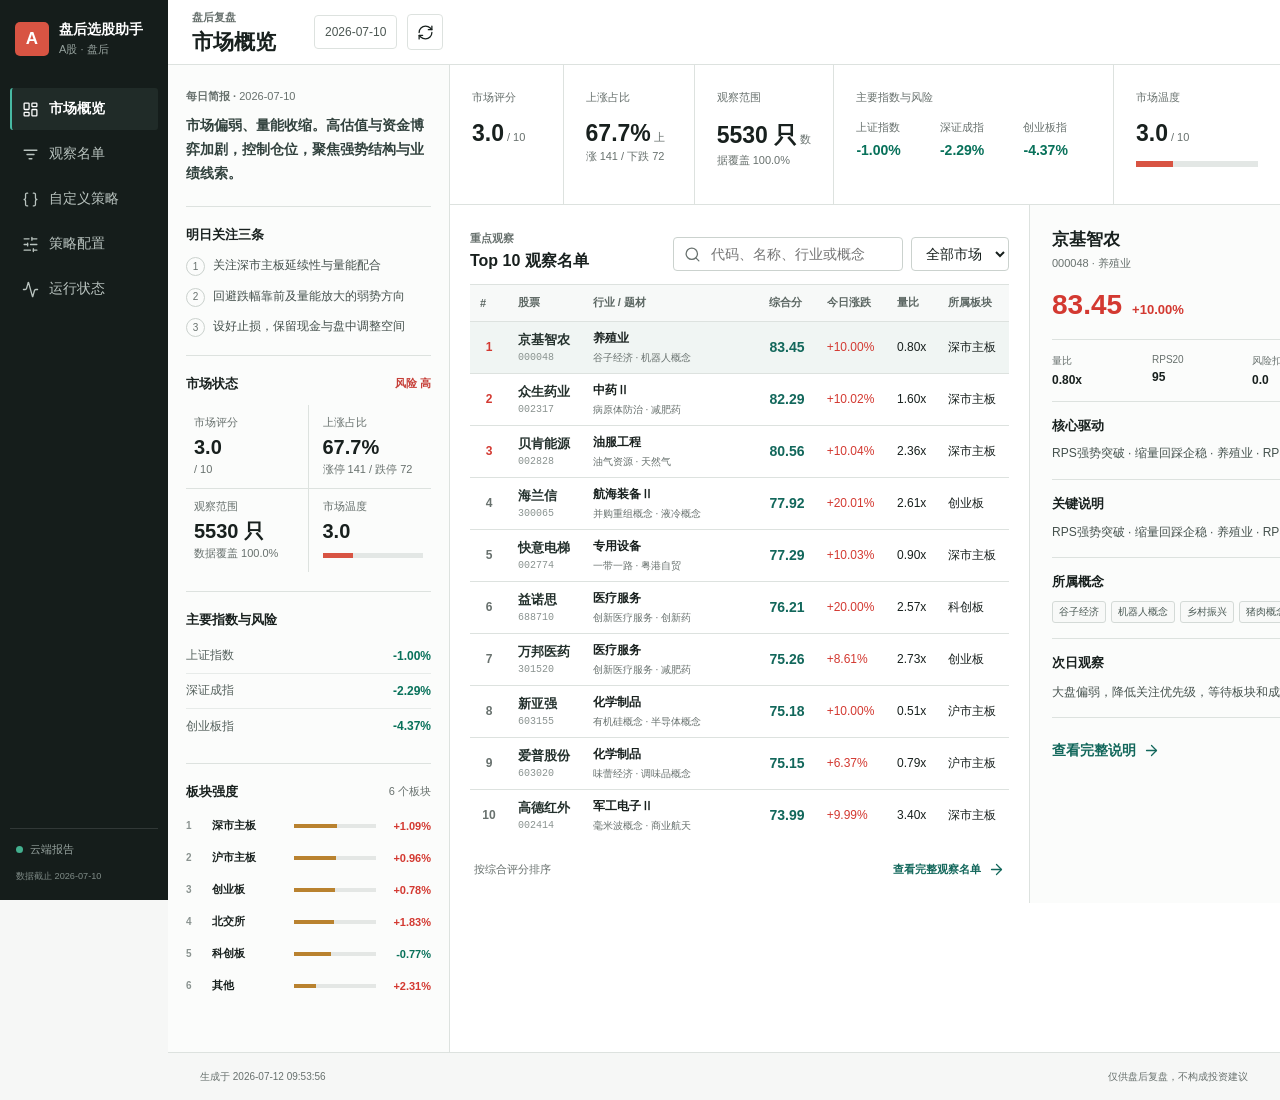
==== site/index.html @ 5b5f3f1e "fix: preserve unsaved scheduler time" ====
<!doctype html>
<html lang="zh-CN">
<head>
  <meta charset="utf-8">
  <meta name="viewport" content="width=device-width,initial-scale=1,viewport-fit=cover">
  <meta name="theme-color" content="#151d1b">
  <title>A股盘后选股助手</title>
  <link rel="stylesheet" href="assets/app.css?v=20260712-4">
</head>
<body>
  <div class="app-shell">
    <aside class="sidebar">
      <div class="brand">
        <span class="brand-mark">A</span>
        <span><strong>盘后选股助手</strong><small>A股 · 盘后</small></span>
      </div>
      <nav class="nav-list" aria-label="主导航">
        <button class="nav-item active" data-view="overview"><i data-lucide="layout-dashboard"></i><span>市场概览</span></button>
        <button class="nav-item" data-view="watchlist"><i data-lucide="list-filter"></i><span>观察名单</span></button>
        <button class="nav-item" data-view="custom"><i data-lucide="braces"></i><span>自定义策略</span></button>
        <button class="nav-item" data-view="strategies"><i data-lucide="sliders-horizontal"></i><span>策略配置</span></button>
        <button class="nav-item" data-view="system"><i data-lucide="activity"></i><span>运行状态</span></button>
      </nav>
      <div class="sidebar-foot">
        <span><i class="status-dot" id="sidebar-status-dot"></i><span id="sidebar-status">正在读取数据</span></span>
        <small id="sidebar-date">数据截止 --</small>
      </div>
    </aside>

    <div class="workspace">
      <header class="topbar">
        <div class="title-row">
          <div>
            <p class="page-context" id="view-context">盘后复盘</p>
            <h1 id="view-title">市场概览</h1>
          </div>
          <span class="report-date" id="report-date">--</span>
          <button class="icon-button" id="refresh-button" title="刷新数据" aria-label="刷新数据"><i data-lucide="refresh-cw"></i></button>
        </div>
        <div class="topbar-actions">
          <button class="ghost-button local-only" id="download-report-button"><i data-lucide="download"></i><span>下载日报</span></button>
          <button class="primary-button local-only" id="quick-run-button" disabled><i data-lucide="play"></i><span>执行盘后任务</span></button>
        </div>
      </header>

      <main>
        <section class="view active" id="view-overview">
          <div class="overview-workbench">
            <aside class="daily-brief">
              <div class="brief-intro">
                <span class="section-label">每日简报 · <b id="brief-date">--</b></span>
                <p class="market-guidance" id="market-guidance">正在读取市场结论</p>
              </div>
              <section class="brief-section guardrail-section">
                <h2>明日关注三条</h2>
                <ol class="guardrail-list" id="guardrail-list"></ol>
              </section>
              <section class="brief-section brief-market">
                <div class="inline-heading"><h2>市场状态</h2><span class="risk-inline" id="market-risk-badge">风险 --</span></div>
                <div class="brief-metrics">
                  <div><span>市场评分</span><strong id="market-score-large">--</strong><small>/ 10</small></div>
                  <div><span>上涨占比</span><strong id="kpi-up-ratio">--</strong><small id="kpi-limit">涨停 -- / 跌停 --</small></div>
                  <div><span>观察范围</span><strong id="kpi-symbols">--</strong><small id="kpi-coverage">覆盖 --</small></div>
                  <div><span>市场温度</span><strong id="kpi-score">--</strong><span class="mini-track"><i id="market-score-bar"></i></span></div>
                </div>
                <span class="visually-hidden" id="kpi-market">--</span>
                <span class="visually-hidden" id="kpi-risk">风险 --</span>
              </section>
              <section class="brief-section">
                <h2>主要指数与风险</h2>
                <div class="index-ledger" id="index-grid"></div>
              </section>
              <section class="brief-section sector-brief">
                <div class="inline-heading"><h2>板块强度</h2><span id="sector-count">--</span></div>
                <div class="sector-list" id="sector-list"></div>
              </section>
            </aside>

            <div class="overview-main">
              <div class="market-evidence">
                <div><span>市场评分</span><strong id="evidence-score">--</strong><small>/ 10</small></div>
                <div><span>上涨占比</span><strong id="evidence-up">--</strong><small id="evidence-limit">--</small></div>
                <div><span>观察范围</span><strong id="evidence-symbols">--</strong><small id="evidence-coverage">--</small></div>
                <div class="evidence-indexes"><span>主要指数与风险</span><div id="evidence-index-grid"></div></div>
                <div class="evidence-temperature"><span>市场温度</span><strong id="evidence-temperature">--</strong><small>/ 10</small><i><b id="evidence-bar"></b></i></div>
              </div>

              <div class="focus-workspace">
                <section class="focus-list-surface">
                  <div class="focus-toolbar">
                    <div><span class="section-label">重点观察</span><h2>Top 10 观察名单</h2></div>
                    <div class="compact-filters">
                      <label class="search-box compact"><i data-lucide="search"></i><input id="focus-search" placeholder="代码、名称、行业或概念" autocomplete="off"></label>
                      <select id="focus-board-filter" aria-label="重点名单市场板块筛选">
                        <option value="">全部市场</option>
                        <option>沪市主板</option><option>深市主板</option><option>创业板</option><option>科创板</option><option>北交所</option><option>其他</option>
                      </select>
                    </div>
                  </div>
                  <div class="table-wrap focus-table-wrap"><table id="focus-table"></table></div>
                  <div class="table-footer"><span>按综合评分排序</span><button class="text-button" data-goto="watchlist">查看完整观察名单 <i data-lucide="arrow-right"></i></button></div>
                </section>

                <aside class="stock-inspector" id="focus-inspector">
                  <header><div><h2 id="focus-stock-name">--</h2><p id="focus-stock-subtitle">--</p></div><span id="focus-stock-board">--</span></header>
                  <div class="inspector-score"><strong id="focus-stock-score">--</strong><em id="focus-stock-change">--</em></div>
                  <dl class="inspector-metrics" id="focus-stock-metrics"></dl>
                  <section><h3>核心驱动</h3><div class="signal-summary" id="focus-stock-signals"></div></section>
                  <section><h3>关键说明</h3><p id="focus-stock-reason">--</p></section>
                  <section><h3>所属概念</h3><div class="tag-list concepts" id="focus-stock-concepts"></div></section>
                  <section><h3>次日观察</h3><p id="focus-stock-condition">--</p></section>
                  <button class="text-button inspector-detail" id="focus-stock-detail">查看完整说明 <i data-lucide="arrow-right"></i></button>
                </aside>
              </div>
            </div>
          </div>
        </section>

        <section class="view page-view" id="view-watchlist">
          <div class="toolbar page-toolbar">
            <div class="segmented" role="tablist">
              <button class="active" data-list="top50">Top 50</button>
              <button data-list="top10">Top 10</button>
            </div>
            <label class="search-box"><i data-lucide="search"></i><input id="stock-search" placeholder="代码、名称、行业或概念" autocomplete="off"></label>
            <select id="board-filter" aria-label="市场板块筛选">
              <option value="">全部市场板块</option>
              <option>沪市主板</option><option>深市主板</option><option>创业板</option><option>科创板</option><option>北交所</option><option>其他</option>
            </select>
          </div>
          <section class="data-surface watchlist-panel">
            <div class="surface-heading">
              <div><span class="section-label">综合排序</span><h2 id="watchlist-heading">Top 50 观察名单</h2></div>
              <span class="muted" id="watchlist-count">--</span>
            </div>
            <div class="table-wrap"><table id="watchlist-table"></table></div>
          </section>
        </section>

        <section class="view page-view" id="view-custom">
          <div class="custom-layout">
            <aside class="formula-index">
              <div class="surface-heading"><div><span class="section-label">自定义公式</span><h2>公式目录</h2></div><span class="muted" id="custom-formula-count">--</span></div>
              <div class="formula-list" id="custom-formula-list"></div>
              <button class="secondary-button local-only" id="save-custom-strategies-button"><i data-lucide="save"></i><span>保存启用状态</span></button>
            </aside>
            <section class="custom-results">
              <div class="custom-result-header">
                <div><span class="section-label">当日命中</span><h2 id="custom-result-title">自定义策略结果</h2><p id="custom-result-description">--</p></div>
                <div class="custom-result-count"><strong id="custom-match-count">0</strong><span>只股票</span></div>
              </div>
              <div class="formula-summary" id="custom-formula-summary">--</div>
              <div class="toolbar custom-toolbar">
                <label class="search-box"><i data-lucide="search"></i><input id="custom-search" placeholder="筛选公式命中股票" autocomplete="off"></label>
                <span class="muted">独立筛选，不改变综合评分</span>
              </div>
              <div class="table-wrap"><table id="custom-results-table"></table></div>
            </section>
          </div>
        </section>

        <section class="view page-view" id="view-strategies">
          <section class="settings-section local-only">
            <div class="settings-header">
              <div><span class="section-label">内置规则</span><h2>启用策略</h2></div>
              <div class="settings-actions">
                <select id="strategy-profile" aria-label="策略组合"><option value="balanced">均衡组合</option><option value="breakout">突破优先</option><option value="pullback">回踩优先</option><option value="steady">稳健趋势</option><option value="custom">自定义</option></select>
                <button class="primary-button" id="save-strategies-button"><i data-lucide="save"></i><span>保存策略</span></button>
              </div>
            </div>
            <div class="strategy-grid" id="strategy-grid"></div>
          </section>
          <section class="settings-section local-only pool-settings">
            <div class="settings-header"><div><span class="section-label">股票池</span><h2>范围与基础过滤</h2></div><button class="primary-button" id="save-pool-button"><i data-lucide="save"></i><span>保存股票池</span></button></div>
            <div class="form-grid">
              <label><span>最低股价（元）</span><input id="pool-min-price" type="number" min="0.01" step="0.1"></label>
              <label><span>最少上市天数</span><input id="pool-min-days" type="number" min="1" step="1"></label>
              <label><span>20日平均成交额（元）</span><input id="pool-min-amount" type="number" min="0" step="10000000"></label>
            </div>
            <div class="option-group"><span>排除市场板块</span><div class="check-row" id="board-options"></div></div>
            <div class="check-row binary-options"><label><input id="pool-exclude-st" type="checkbox"><span>排除 ST / 退市风险</span></label><label><input id="pool-exclude-suspended" type="checkbox"><span>排除停牌股票</span></label></div>
          </section>
          <section class="data-surface performance-surface">
            <div class="surface-heading"><div><span class="section-label">历史样本</span><h2>策略表现</h2></div><span class="muted">按入选日收盘价统计</span></div>
            <div class="table-wrap"><table id="performance-table"></table></div>
          </section>
        </section>

        <section class="view page-view" id="view-system">
          <div class="system-grid">
            <section class="data-surface"><div class="surface-heading"><div><span class="section-label">本地数据库</span><h2>数据健康</h2></div><span class="health-state" id="health-state">--</span></div><dl class="health-list" id="health-list"></dl></section>
            <section class="data-surface local-only"><div class="surface-heading"><div><span class="section-label">后台任务</span><h2>任务执行</h2></div><span class="run-state" id="run-state">准备中</span></div><div class="run-controls"><label><span>运行模式</span><select id="run-mode"><option value="daily">每日增量（自动补齐缺失日期）</option><option value="init">首次初始化 / 补全</option></select></label><label><span>指定日期</span><input id="run-date" type="date"></label><button class="primary-button" id="run-button" disabled><i data-lucide="play"></i><span>开始执行</span></button></div><pre class="run-output" id="run-output">正在连接本地服务...</pre></section>
          </div>
          <section class="data-surface scheduler-surface local-only">
            <div class="surface-heading"><div><span class="section-label">Windows 计划任务</span><h2>定时执行</h2></div><span class="scheduler-state" id="scheduler-state">读取中</span></div>
            <div class="scheduler-layout">
              <div class="scheduler-summary">
                <div class="scheduler-icon"><i data-lucide="calendar-clock"></i></div>
                <div><strong id="scheduler-summary-title">工作日盘后自动复盘</strong><p id="scheduler-summary-text">每周一至周五按设定时间执行；错过时间后将在电脑恢复可用时补跑。</p></div>
              </div>
              <div class="scheduler-controls">
                <label><span>执行时间</span><input id="scheduler-time" type="time" value="17:30" step="60"></label>
                <label class="scheduler-publish"><input id="scheduler-publish" type="checkbox"><span><b>完成后推送网页报告</b><small>需要本机已配置 GitHub 推送权限</small></span></label>
                <div class="scheduler-actions"><button class="primary-button" id="save-scheduler-button"><i data-lucide="calendar-check"></i><span>启用并保存</span></button><button class="ghost-button" id="disable-scheduler-button"><i data-lucide="calendar-x"></i><span>停用</span></button></div>
              </div>
            </div>
            <dl class="scheduler-meta"><div><dt>下次执行</dt><dd id="scheduler-next-run">--</dd></div><div><dt>上次执行</dt><dd id="scheduler-last-run">--</dd></div><div><dt>上次结果</dt><dd id="scheduler-last-result">--</dd></div></dl>
          </section>
          <section class="data-surface runs-surface local-only"><div class="surface-heading"><div><span class="section-label">执行记录</span><h2>最近任务</h2></div></div><div class="table-wrap"><table id="runs-table"></table></div></section>
          <section class="system-note"><i data-lucide="shield-check"></i><p id="mode-note">页面只展示盘后观察结果，不包含数据库、日志或交易功能。</p></section>
        </section>
      </main>
      <footer><span id="generated-at">--</span><span>仅供盘后复盘，不构成投资建议</span></footer>
    </div>
  </div>

  <nav class="mobile-nav" aria-label="移动端导航">
    <button class="active" data-view="overview"><i data-lucide="layout-dashboard"></i><span>概览</span></button>
    <button data-view="watchlist"><i data-lucide="list-filter"></i><span>名单</span></button>
    <button data-view="custom"><i data-lucide="braces"></i><span>公式</span></button>
    <button data-view="strategies"><i data-lucide="sliders-horizontal"></i><span>配置</span></button>
    <button data-view="system"><i data-lucide="activity"></i><span>状态</span></button>
  </nav>

  <div class="drawer-backdrop" id="drawer-backdrop"></div>
  <aside class="stock-drawer" id="stock-drawer" role="dialog" aria-modal="true" aria-hidden="true">
    <header class="drawer-header"><div><span class="section-label">个股详情</span><h2 id="drawer-title">--</h2><p id="drawer-subtitle">--</p></div><button class="icon-button" id="drawer-close" aria-label="关闭详情" title="关闭"><i data-lucide="x"></i></button></header>
    <div class="drawer-body">
      <div class="drawer-score"><strong id="drawer-score">--</strong><span>综合分</span><em id="drawer-change">--</em></div>
      <div class="tag-list" id="drawer-tags"></div>
      <section class="drawer-section"><h3>得分结构</h3><div class="score-breakdown" id="drawer-breakdown"></div></section>
      <section class="drawer-section"><h3>行业与题材</h3><p id="drawer-context">暂无稳定题材信息</p><div class="tag-list concepts" id="drawer-concepts"></div></section>
      <section class="drawer-section"><h3>为什么入选</h3><p id="drawer-reason">--</p></section>
      <section class="drawer-section"><h3>次日观察</h3><p id="drawer-condition">--</p></section>
      <section class="drawer-section risk-section"><h3>风险提示</h3><p id="drawer-risk">--</p></section>
    </div>
  </aside>

  <div class="toast" id="toast" role="status"></div>
  <script src="assets/lucide.min.js"></script>
  <script src="assets/app.js?v=20260723-2"></script>
</body>
</html>
---- site/assets/app.css ----
:root {
  --ink: #18201e;
  --muted: #68716e;
  --faint: #8a9390;
  --line: #dde2df;
  --line-strong: #cbd2ce;
  --canvas: #f6f7f6;
  --surface: #ffffff;
  --surface-soft: #f0f3f1;
  --sidebar: #151d1b;
  --sidebar-soft: #202b28;
  --teal: #12675b;
  --teal-strong: #0b554b;
  --teal-soft: #e7f0ed;
  --coral: #d85443;
  --coral-strong: #bd4435;
  --coral-soft: #f9e9e5;
  --amber: #b9822f;
  --amber-soft: #f6efe0;
  --positive: #d33931;
  --negative: #08715a;
  --danger: #c63f38;
  --sidebar-width: 168px;
}

* { box-sizing: border-box; }
html { color-scheme: light; }
body {
  margin: 0;
  background: var(--canvas);
  color: var(--ink);
  font-family: "Segoe UI", "Microsoft YaHei UI", "Microsoft YaHei", sans-serif;
  font-size: 14px;
  letter-spacing: 0;
}
button, input, select { font: inherit; letter-spacing: 0; }
button { cursor: pointer; }
button:focus-visible, input:focus-visible, select:focus-visible {
  outline: 2px solid rgba(18, 103, 91, .38);
  outline-offset: 2px;
}
svg { width: 17px; height: 17px; stroke-width: 1.8; }
h1, h2, h3, p { margin-top: 0; }
h1 { margin-bottom: 0; font-size: 21px; line-height: 1.2; }
h2 { margin-bottom: 0; font-size: 16px; line-height: 1.35; }
h3 { margin-bottom: 9px; font-size: 13px; line-height: 1.4; }
.visually-hidden { position: absolute !important; width: 1px; height: 1px; padding: 0; margin: -1px; overflow: hidden; clip: rect(0, 0, 0, 0); white-space: nowrap; border: 0; }

.app-shell { min-height: 100vh; }
.sidebar {
  position: fixed;
  inset: 0 auto 0 0;
  z-index: 30;
  width: var(--sidebar-width);
  padding: 18px 10px 16px;
  background: var(--sidebar);
  color: #fff;
  display: flex;
  flex-direction: column;
}
.brand { min-height: 42px; padding: 0 5px; display: flex; align-items: center; gap: 10px; }
.brand-mark { width: 34px; height: 34px; flex: 0 0 auto; display: grid; place-items: center; border-radius: 5px; background: var(--coral); color: #fff; font-size: 17px; font-weight: 800; }
.brand strong, .brand small { display: block; }
.brand strong { font-size: 14px; line-height: 1.2; }
.brand small { margin-top: 4px; color: #95a19d; font-size: 11px; }
.nav-list { display: grid; gap: 3px; margin-top: 28px; }
.nav-item { width: 100%; min-height: 42px; padding: 0 10px; border: 0; border-left: 2px solid transparent; border-radius: 3px; background: transparent; color: #b9c3bf; display: flex; align-items: center; gap: 10px; text-align: left; }
.nav-item:hover { background: rgba(255,255,255,.055); color: #fff; }
.nav-item.active { border-left-color: #48b9a3; background: var(--sidebar-soft); color: #fff; font-weight: 700; }
.sidebar-foot { margin-top: auto; padding: 13px 6px 0; border-top: 1px solid rgba(255,255,255,.12); color: #96a29e; font-size: 11px; }
.sidebar-foot > span { display: flex; align-items: center; gap: 7px; }
.sidebar-foot small { display: block; margin-top: 13px; color: #7f8b87; line-height: 1.5; }
.status-dot { width: 7px; height: 7px; border-radius: 50%; background: var(--amber); }
.status-dot.ok { background: #43b08f; }
.status-dot.error { background: #dd6a59; }

.workspace { min-height: 100vh; margin-left: var(--sidebar-width); }
.topbar { position: sticky; top: 0; z-index: 20; min-height: 64px; padding: 10px 18px 10px 24px; background: rgba(255,255,255,.98); border-bottom: 1px solid var(--line); display: flex; align-items: center; justify-content: space-between; gap: 24px; }
.title-row, .topbar-actions { display: flex; align-items: center; gap: 10px; }
.title-row > div { min-width: 112px; }
.page-context, .section-label { display: block; margin: 0 0 4px; color: var(--muted); font-size: 11px; font-weight: 600; }
.report-date { min-height: 34px; padding: 0 10px; border: 1px solid var(--line); border-radius: 4px; color: #4c5753; display: inline-flex; align-items: center; font-size: 12px; font-variant-numeric: tabular-nums; }
.icon-button, .primary-button, .secondary-button, .ghost-button, .text-button { min-height: 36px; border: 0; border-radius: 4px; display: inline-flex; align-items: center; justify-content: center; gap: 7px; }
.icon-button { width: 36px; padding: 0; border: 1px solid var(--line); background: var(--surface); color: var(--ink); }
.icon-button:hover { background: var(--surface-soft); }
.primary-button { padding: 0 14px; background: var(--teal); color: #fff; font-weight: 700; }
.primary-button:hover { background: var(--teal-strong); }
.primary-button:disabled, .secondary-button:disabled, .ghost-button:disabled { opacity: .5; cursor: not-allowed; }
.secondary-button { padding: 0 13px; border: 1px solid #cbd9d4; background: var(--teal-soft); color: var(--teal-strong); font-weight: 700; }
.ghost-button { padding: 0 10px; background: transparent; color: #4d5955; }
.ghost-button:hover { background: var(--surface-soft); }
.text-button { padding: 0; background: transparent; color: var(--teal); font-weight: 700; }

.view { display: none; }
.view.active { display: block; }
.page-view { padding: 24px clamp(18px, 2.5vw, 36px) 44px; }

.overview-workbench { min-height: calc(100vh - 64px); display: grid; grid-template-columns: 282px minmax(0, 1fr); background: var(--surface); }
.daily-brief { min-width: 0; padding: 24px 18px 32px; border-right: 1px solid var(--line); background: #fbfcfb; }
.brief-intro { padding-bottom: 20px; border-bottom: 1px solid var(--line); }
.brief-intro .section-label b { font-weight: 500; }
.market-guidance { margin: 10px 0 0; color: #31413d; font-size: 14px; font-weight: 650; line-height: 1.7; }
.brief-section { padding: 19px 0; border-bottom: 1px solid var(--line); }
.brief-section:last-child { border-bottom: 0; }
.brief-section h2 { font-size: 13px; }
.inline-heading { display: flex; align-items: center; justify-content: space-between; gap: 12px; }
.guardrail-list { margin: 13px 0 0; padding: 0; counter-reset: guardrail; list-style: none; display: grid; gap: 12px; }
.guardrail-list li { counter-increment: guardrail; position: relative; padding-left: 27px; color: #45514d; font-size: 12px; line-height: 1.55; }
.guardrail-list li::before { content: counter(guardrail); position: absolute; left: 0; top: 1px; width: 17px; height: 17px; border: 1px solid var(--line-strong); border-radius: 50%; color: var(--muted); display: grid; place-items: center; font-size: 10px; }
.risk-inline { color: var(--danger); font-size: 11px; font-weight: 700; }
.risk-inline.low { color: var(--negative); }
.brief-metrics { margin-top: 13px; display: grid; grid-template-columns: repeat(2, minmax(0, 1fr)); }
.brief-metrics > div { min-height: 78px; padding: 10px 8px; border-right: 1px solid var(--line); border-bottom: 1px solid var(--line); }
.brief-metrics > div:nth-child(2n) { border-right: 0; padding-left: 14px; }
.brief-metrics > div:nth-last-child(-n+2) { border-bottom: 0; }
.brief-metrics span, .brief-metrics small { display: block; color: var(--muted); font-size: 11px; }
.brief-metrics strong { display: inline-block; margin: 7px 3px 5px 0; font-size: 20px; line-height: 1; font-variant-numeric: tabular-nums; }
.brief-metrics small { line-height: 1.45; }
.mini-track { width: 100%; height: 5px; margin-top: 7px; overflow: hidden; background: #e3e7e5; }
.mini-track i { display: block; width: 0; height: 100%; background: var(--coral); }
.index-ledger { margin-top: 10px; }
.index-item { min-height: 35px; border-bottom: 1px solid #e7ebe9; display: flex; align-items: center; justify-content: space-between; gap: 10px; }
.index-item:last-child { border-bottom: 0; }
.index-item span { color: #55615d; font-size: 12px; }
.index-item strong { font-size: 12px; font-variant-numeric: tabular-nums; }
.positive { color: var(--positive) !important; }
.negative { color: var(--negative) !important; }
.sector-brief .inline-heading span { color: var(--muted); font-size: 11px; }
.sector-list { margin-top: 10px; display: grid; gap: 1px; }
.sector-item { min-height: 31px; display: grid; grid-template-columns: 18px minmax(74px, 1fr) 1.2fr auto; align-items: center; gap: 8px; }
.sector-item > b { color: var(--faint); font-size: 10px; font-weight: 600; }
.sector-item strong { overflow: hidden; text-overflow: ellipsis; white-space: nowrap; font-size: 11px; }
.sector-bar { height: 4px; overflow: hidden; background: #e4e7e5; }
.sector-bar span { display: block; height: 100%; background: var(--amber); }
.sector-item em { min-width: 47px; text-align: right; font-style: normal; font-size: 11px; font-weight: 700; }

.overview-main { min-width: 0; }
.market-evidence { min-height: 140px; border-bottom: 1px solid var(--line); display: grid; grid-template-columns: .65fr .75fr .8fr 1.6fr .95fr; }
.market-evidence > div { min-width: 0; padding: 25px 22px; border-right: 1px solid var(--line); }
.market-evidence > div:last-child { border-right: 0; }
.market-evidence span { display: block; margin-bottom: 15px; color: var(--muted); font-size: 11px; }
.market-evidence strong { display: inline-block; margin-right: 3px; font-size: 23px; font-variant-numeric: tabular-nums; }
.market-evidence small { color: var(--muted); font-size: 11px; }
.evidence-indexes #evidence-index-grid { display: grid; grid-template-columns: repeat(3, 1fr); gap: 16px; }
.evidence-indexes #evidence-index-grid div { min-width: 0; }
.evidence-indexes #evidence-index-grid span { margin-bottom: 7px; white-space: nowrap; }
.evidence-indexes #evidence-index-grid strong { font-size: 14px; }
.evidence-temperature i { display: block; width: 100%; height: 6px; margin-top: 14px; overflow: hidden; background: #e3e7e5; }
.evidence-temperature i b { display: block; width: 0; height: 100%; background: var(--coral); }

.focus-workspace { min-height: calc(100vh - 204px); display: grid; grid-template-columns: minmax(580px, 1fr) minmax(330px, 380px); }
.focus-list-surface { min-width: 0; padding: 20px 20px 14px; border-right: 1px solid var(--line); }
.focus-toolbar { min-height: 46px; margin-bottom: 13px; display: flex; align-items: flex-end; justify-content: space-between; gap: 16px; }
.compact-filters { display: flex; align-items: center; gap: 8px; }
.search-box { min-width: 260px; height: 38px; padding: 0 10px; border: 1px solid var(--line-strong); border-radius: 4px; background: var(--surface); color: var(--muted); display: flex; align-items: center; gap: 8px; }
.search-box.compact { min-width: 230px; height: 34px; }
.search-box input { min-width: 0; flex: 1; border: 0; outline: 0; background: transparent; color: var(--ink); }
select, input[type="date"], input[type="number"], input[type="time"] { min-height: 36px; padding: 0 10px; border: 1px solid var(--line-strong); border-radius: 4px; background: var(--surface); color: var(--ink); }
.compact-filters select { min-height: 34px; }
.table-wrap { width: 100%; overflow: auto; border-top: 1px solid var(--line); }
table { width: 100%; border-collapse: collapse; white-space: nowrap; font-size: 12px; }
th, td { height: 48px; padding: 8px 10px; border-bottom: 1px solid var(--line); text-align: left; vertical-align: middle; }
th { position: sticky; top: 0; z-index: 2; height: 36px; background: #f7f9f8; color: #5c6763; font-size: 11px; font-weight: 650; }
tbody tr { transition: background .12s; }
tbody tr:hover, tbody tr.selected { background: #f0f5f3; }
tbody tr:last-child td { border-bottom: 0; }
.rank-cell { width: 38px; text-align: center; font-weight: 700; color: var(--muted); }
.rank-cell.top { color: var(--positive); }
.stock-cell strong, .stock-cell small { display: block; }
.stock-cell strong { margin-bottom: 3px; color: #24312d; font-size: 13px; }
.stock-cell small { color: var(--faint); font-family: Consolas, monospace; font-size: 10px; }
.score-cell { font-size: 14px; font-weight: 800; color: var(--teal); font-variant-numeric: tabular-nums; }
.context-cell { min-width: 150px; }
.context-cell strong, .context-cell small { display: block; max-width: 210px; overflow: hidden; text-overflow: ellipsis; }
.context-cell strong { margin-bottom: 4px; font-size: 12px; }
.context-cell small { color: var(--muted); font-size: 10px; }
.signal-cell { min-width: 190px; max-width: 300px; white-space: normal; }
.signal-summary { color: #45524e; font-size: 12px; line-height: 1.6; }
.formula-hit-summary { color: #4c5854; font-size: 11px; white-space: nowrap; }
.tag-list { display: flex; flex-wrap: wrap; gap: 5px; }
.tag { display: inline-flex; align-items: center; min-height: 22px; padding: 2px 6px; border: 1px solid #d4dad7; border-radius: 3px; background: #f8f9f8; color: #4b5a55; font-size: 10px; line-height: 1.2; }
.tag.accent { border-color: #e8c9c1; background: var(--coral-soft); color: #954636; }
.tag.risk { border-color: #e7c9c4; background: #fbefec; color: var(--danger); }
.risk-quiet { color: var(--faint); font-size: 11px; }
.detail-button { width: 30px; min-height: 30px; border-color: transparent; background: transparent; }
.empty-state { padding: 30px; color: var(--muted); text-align: center; }
.table-footer { min-height: 48px; padding: 9px 4px 0; color: var(--muted); display: flex; align-items: center; justify-content: space-between; gap: 14px; font-size: 11px; }

.stock-inspector { min-width: 0; padding: 24px 22px; background: #fbfcfb; }
.stock-inspector header { min-height: 48px; display: flex; justify-content: space-between; gap: 14px; }
.stock-inspector header h2 { font-size: 17px; }
.stock-inspector header p { margin: 4px 0 0; color: var(--muted); font-size: 11px; }
.stock-inspector header > span { color: var(--muted); font-size: 11px; }
.inspector-score { padding: 12px 0 18px; border-bottom: 1px solid var(--line); display: flex; align-items: baseline; gap: 10px; }
.inspector-score strong { color: var(--positive); font-size: 28px; }
.inspector-score em { font-style: normal; font-size: 13px; font-weight: 700; }
.inspector-metrics { margin: 0; padding: 14px 0; border-bottom: 1px solid var(--line); display: grid; grid-template-columns: repeat(3, 1fr); gap: 14px; }
.inspector-metrics dt { color: var(--muted); font-size: 10px; }
.inspector-metrics dd { margin: 5px 0 0; font-size: 12px; font-weight: 700; }
.stock-inspector section { padding: 15px 0; border-bottom: 1px solid var(--line); }
.stock-inspector section p { margin: 0; color: #45514d; font-size: 12px; line-height: 1.7; }
.inspector-detail { margin-top: 15px; }

.toolbar { display: flex; align-items: center; gap: 10px; }
.page-toolbar { margin-bottom: 14px; }
.segmented { display: inline-flex; padding: 3px; background: #e9edeb; border-radius: 4px; }
.segmented button { min-height: 32px; padding: 0 13px; border: 0; border-radius: 3px; background: transparent; color: var(--muted); }
.segmented button.active { background: var(--surface); color: var(--ink); font-weight: 750; }
.data-surface, .settings-section { min-width: 0; background: var(--surface); border: 1px solid var(--line); border-radius: 5px; }
.data-surface { padding: 18px; }
.data-surface > .table-wrap { border-left: 0; border-right: 0; }
.surface-heading, .settings-header { min-height: 42px; margin-bottom: 14px; display: flex; align-items: center; justify-content: space-between; gap: 14px; }
.muted { color: var(--muted); font-size: 11px; }
.watchlist-panel { padding-bottom: 10px; }

.custom-layout { min-height: calc(100vh - 132px); border: 1px solid var(--line); border-radius: 5px; background: var(--surface); display: grid; grid-template-columns: 286px minmax(0, 1fr); }
.formula-index { min-width: 0; padding: 20px 16px; border-right: 1px solid var(--line); background: #fbfcfb; }
.formula-list { margin: 4px 0 18px; display: grid; gap: 3px; }
.formula-item { min-height: 82px; padding: 12px 9px; border: 1px solid transparent; border-radius: 4px; display: grid; grid-template-columns: minmax(0, 1fr) auto; gap: 10px; }
.formula-item:hover { background: #f4f7f5; }
.formula-item.active { border-color: #cfdad6; background: #eef4f2; }
.formula-item.disabled { opacity: .58; }
.formula-item button { padding: 0; border: 0; background: transparent; color: inherit; text-align: left; }
.formula-item h3 { margin: 0 0 5px; font-size: 13px; }
.formula-item p { margin: 0; color: var(--muted); font-size: 11px; line-height: 1.5; }
.formula-item small { display: block; margin-top: 7px; color: var(--teal); font-size: 10px; }
.custom-results { min-width: 0; padding: 22px; }
.custom-result-header { display: flex; align-items: flex-start; justify-content: space-between; gap: 20px; }
.custom-result-header p { max-width: 620px; margin: 6px 0 0; color: var(--muted); font-size: 12px; }
.custom-result-count { text-align: right; }
.custom-result-count strong { display: block; color: var(--teal); font-size: 25px; }
.custom-result-count span { color: var(--muted); font-size: 11px; }
.formula-summary { margin-top: 18px; padding: 12px 14px; border-left: 3px solid var(--teal); background: var(--surface-soft); color: #42504c; font-size: 12px; line-height: 1.6; }
.custom-toolbar { margin: 16px 0 10px; justify-content: space-between; }

.settings-section { padding: 20px; }
.settings-section + .settings-section, .settings-section + .data-surface { margin-top: 16px; }
.settings-actions { display: flex; gap: 9px; }
.strategy-grid { display: grid; grid-template-columns: repeat(2, minmax(0, 1fr)); gap: 0 18px; }
.strategy-card { min-height: 74px; padding: 14px 0; border-bottom: 1px solid var(--line); display: grid; grid-template-columns: 3px minmax(0, 1fr) auto; align-items: start; gap: 11px; }
.strategy-card:nth-last-child(-n+2) { border-bottom: 0; }
.strategy-card.disabled { opacity: .55; }
.strategy-card h3 { margin: 0 0 5px; font-size: 13px; }
.strategy-card p { margin: 0; color: var(--muted); font-size: 11px; line-height: 1.5; }
.family-mark { width: 3px; height: 34px; background: var(--amber); }
.family-mark.trend { background: var(--teal); }
.family-mark.pullback { background: var(--negative); }
.family-mark.event { background: var(--coral); }
.family-mark.sector { background: #596e8f; }
.switch { position: relative; width: 36px; height: 20px; }
.switch input { position: absolute; opacity: 0; }
.switch span { position: absolute; inset: 0; border-radius: 10px; background: #bec8c4; transition: .15s; }
.switch span::after { content: ""; position: absolute; width: 14px; height: 14px; left: 3px; top: 3px; border-radius: 50%; background: #fff; transition: .15s; }
.switch input:checked + span { background: var(--teal); }
.switch input:checked + span::after { transform: translateX(16px); }
.form-grid { display: grid; grid-template-columns: repeat(3, minmax(0, 1fr)); gap: 12px; }
.form-grid label span, .run-controls label span, .option-group > span { display: block; margin-bottom: 6px; color: var(--muted); font-size: 11px; font-weight: 600; }
.form-grid input { width: 100%; }
.option-group { margin-top: 17px; }
.check-row { display: flex; flex-wrap: wrap; gap: 8px; }
.check-row label { min-height: 34px; padding: 0 10px; border: 1px solid var(--line); border-radius: 3px; background: #fafbfa; display: inline-flex; align-items: center; gap: 7px; font-size: 11px; }
.check-row input { accent-color: var(--teal); }
.binary-options { margin-top: 10px; }
.performance-surface { margin-top: 16px; }

.system-grid { display: grid; grid-template-columns: minmax(0, 1fr) minmax(360px, .9fr); gap: 16px; }
.health-state, .run-state, .scheduler-state { padding: 4px 8px; border-radius: 3px; background: var(--teal-soft); color: var(--teal); font-size: 11px; font-weight: 800; }
.scheduler-state:not(.active) { background: var(--surface-soft); color: var(--muted); }
.scheduler-state.pending { background: var(--amber-soft); color: var(--amber); }
.health-state.bad { background: var(--coral-soft); color: var(--danger); }
.health-list { margin: 0; display: grid; grid-template-columns: repeat(2, 1fr); border-top: 1px solid var(--line); border-left: 1px solid var(--line); }
.health-list div { padding: 12px; border-right: 1px solid var(--line); border-bottom: 1px solid var(--line); }
.health-list dt { color: var(--muted); font-size: 11px; }
.health-list dd { margin: 5px 0 0; font-size: 16px; font-weight: 800; }
.run-controls { display: grid; grid-template-columns: 1fr 1fr; gap: 10px; }
.run-controls select, .run-controls input { width: 100%; }
.run-controls button { grid-column: 1 / -1; }
.run-output { max-height: 210px; min-height: 90px; margin: 12px 0 0; padding: 12px; overflow: auto; border: 1px solid #2c3a36; border-radius: 3px; background: #151d1b; color: #d6dfdc; font-family: Consolas, monospace; font-size: 11px; line-height: 1.55; white-space: pre-wrap; }
.scheduler-surface { margin-top: 16px; }
.scheduler-layout { display: grid; grid-template-columns: minmax(280px, 1fr) minmax(380px, .9fr); gap: 28px; align-items: center; }
.scheduler-summary { min-width: 0; display: flex; align-items: flex-start; gap: 13px; }
.scheduler-icon { width: 38px; height: 38px; flex: 0 0 auto; border: 1px solid #cedbd6; border-radius: 4px; background: var(--teal-soft); color: var(--teal); display: grid; place-items: center; }
.scheduler-summary strong { display: block; margin: 1px 0 6px; font-size: 14px; }
.scheduler-summary p { max-width: 560px; margin: 0; color: var(--muted); font-size: 11px; line-height: 1.6; }
.scheduler-controls { display: grid; grid-template-columns: 120px minmax(210px, 1fr); gap: 12px; align-items: end; }
.scheduler-controls > label > span { display: block; margin-bottom: 6px; color: var(--muted); font-size: 11px; font-weight: 600; }
.scheduler-controls input[type="time"] { width: 100%; }
.scheduler-publish { min-height: 46px; padding: 6px 10px; border: 1px solid var(--line); border-radius: 4px; background: #fafbfa; display: flex; align-items: center; gap: 9px; }
.scheduler-publish input { accent-color: var(--teal); }
.scheduler-publish > span { margin: 0 !important; }
.scheduler-publish b, .scheduler-publish small { display: block; }
.scheduler-publish b { color: var(--ink); font-size: 11px; }
.scheduler-publish small { margin-top: 3px; color: var(--faint); font-size: 9px; font-weight: 400; }
.scheduler-actions { grid-column: 1 / -1; display: flex; justify-content: flex-end; gap: 6px; }
.scheduler-meta { margin: 17px 0 0; padding-top: 14px; border-top: 1px solid var(--line); display: grid; grid-template-columns: repeat(3, minmax(0, 1fr)); }
.scheduler-meta div { padding: 0 14px; border-right: 1px solid var(--line); }
.scheduler-meta div:first-child { padding-left: 0; }
.scheduler-meta div:last-child { border-right: 0; }
.scheduler-meta dt { color: var(--muted); font-size: 10px; }
.scheduler-meta dd { margin: 5px 0 0; font-size: 12px; font-weight: 700; font-variant-numeric: tabular-nums; }
.runs-surface { margin-top: 16px; }
.system-note { margin-top: 16px; padding: 14px 17px; border: 1px solid var(--line); background: var(--surface); display: flex; align-items: center; gap: 9px; }
.system-note p { margin: 0; color: var(--muted); font-size: 11px; }
.system-note svg { color: var(--teal); }

footer { min-height: 48px; padding: 0 clamp(18px, 2.5vw, 36px); border-top: 1px solid var(--line); color: var(--muted); display: flex; align-items: center; justify-content: space-between; gap: 20px; font-size: 10px; }
.mobile-nav { display: none; }
.drawer-backdrop { position: fixed; inset: 0; z-index: 60; background: rgba(18, 27, 25, .38); opacity: 0; visibility: hidden; transition: opacity .18s; }
.stock-drawer { position: fixed; inset: 0 0 0 auto; z-index: 61; width: min(480px, 92vw); background: var(--surface); border-left: 1px solid var(--line); transform: translateX(100%); transition: transform .22s ease; display: flex; flex-direction: column; }
.drawer-backdrop.open { opacity: 1; visibility: visible; }
.stock-drawer.open { transform: translateX(0); }
.drawer-header { min-height: 84px; padding: 18px 20px; border-bottom: 1px solid var(--line); display: flex; align-items: flex-start; justify-content: space-between; gap: 15px; }
.drawer-header h2 { font-size: 20px; }
.drawer-header p { margin: 4px 0 0; color: var(--muted); font-size: 11px; }
.drawer-body { padding: 20px; overflow: auto; }
.drawer-score { min-height: 66px; padding-bottom: 16px; border-bottom: 1px solid var(--line); display: flex; align-items: baseline; gap: 7px; }
.drawer-score strong { font-size: 36px; color: var(--teal); }
.drawer-score span { color: var(--muted); font-size: 11px; }
.drawer-score em { margin-left: auto; font-style: normal; font-size: 17px; font-weight: 800; }
.drawer-body > .tag-list { margin-top: 14px; }
.drawer-section { padding: 17px 0; border-bottom: 1px solid var(--line); }
.drawer-section:last-child { border-bottom: 0; }
.drawer-section p { margin: 0; color: #43514d; line-height: 1.7; font-size: 12px; }
.risk-section h3 { color: var(--danger); }
.score-breakdown { display: grid; gap: 9px; }
.breakdown-row { display: grid; grid-template-columns: 64px 1fr 38px; align-items: center; gap: 9px; font-size: 11px; }
.breakdown-row span:last-child { text-align: right; font-weight: 700; }
.breakdown-track { height: 5px; background: #e5eae7; }
.breakdown-track i { display: block; height: 100%; background: var(--teal); }
.concepts { margin-top: 10px; }
.toast { position: fixed; right: 18px; bottom: 18px; z-index: 80; max-width: min(360px, calc(100vw - 28px)); padding: 11px 14px; border-radius: 4px; background: var(--sidebar); color: #fff; font-size: 12px; opacity: 0; pointer-events: none; transform: translateY(6px); transition: .18s; }
.toast.show { opacity: 1; transform: translateY(0); }
body.drawer-open { overflow: hidden; }
body.static-mode .local-only { display: none !important; }

@media (max-width: 1200px) {
  :root { --sidebar-width: 72px; }
  .sidebar { padding-inline: 9px; }
  .brand { justify-content: center; padding: 0; }
  .brand > span:last-child, .nav-item span, .sidebar-foot span span, .sidebar-foot small { display: none; }
  .nav-item { justify-content: center; padding: 0; }
  .overview-workbench { grid-template-columns: 252px minmax(0, 1fr); }
  .market-evidence { grid-template-columns: repeat(3, 1fr); }
  .market-evidence > div:nth-child(3) { border-right: 0; }
  .market-evidence > div:nth-child(n+4) { border-top: 1px solid var(--line); }
  .evidence-indexes { grid-column: span 2; }
  .focus-workspace { grid-template-columns: minmax(520px, 1fr) 330px; }
}

@media (max-width: 940px) {
  .overview-workbench { grid-template-columns: 240px minmax(0, 1fr); }
  .focus-workspace { grid-template-columns: 1fr; }
  .focus-list-surface { border-right: 0; }
  .stock-inspector { border-top: 1px solid var(--line); }
  .system-grid { grid-template-columns: 1fr; }
  .scheduler-layout { grid-template-columns: 1fr; gap: 18px; }
  .custom-layout { grid-template-columns: 240px minmax(0, 1fr); }
  .focus-toolbar { align-items: flex-start; flex-direction: column; }
  .compact-filters { width: 100%; }
  .compact-filters .search-box { flex: 1; }
}

@media (max-width: 760px) {
  body { padding-bottom: calc(62px + env(safe-area-inset-bottom)); }
  .sidebar { display: none; }
  .workspace { margin-left: 0; }
  .topbar { position: static; min-height: 62px; padding: 9px 12px; }
  .title-row > div { min-width: 0; }
  h1 { font-size: 18px; }
  .page-context { display: none; }
  .report-date { min-height: 32px; padding: 0 8px; font-size: 10px; }
  .topbar-actions .ghost-button { display: none; }
  .topbar-actions .primary-button { width: 34px; min-height: 34px; padding: 0; }
  .topbar-actions .primary-button span { display: none; }
  .overview-workbench { display: block; min-height: auto; }
  .daily-brief { padding: 18px 14px; border-right: 0; border-bottom: 1px solid var(--line); }
  .brief-intro { padding-bottom: 16px; }
  .guardrail-section { padding-bottom: 16px; }
  .brief-market, .brief-section:has(#index-grid), .sector-brief { display: none; }
  .market-evidence { min-height: 0; grid-template-columns: repeat(2, 1fr); }
  .market-evidence > div { min-height: 92px; padding: 16px 14px; border-right: 1px solid var(--line); border-top: 0; border-bottom: 1px solid var(--line); }
  .market-evidence > div:nth-child(2n) { border-right: 0; }
  .market-evidence > div:nth-child(3) { border-right: 1px solid var(--line); }
  .evidence-indexes { grid-column: span 2; }
  .evidence-temperature { grid-column: span 2; border-bottom: 0 !important; }
  .focus-workspace { display: block; min-height: 0; }
  .focus-list-surface { padding: 16px 10px 10px; }
  .stock-inspector { display: none; }
  .focus-toolbar { margin-bottom: 10px; }
  .compact-filters { flex-wrap: wrap; }
  .compact-filters .search-box { order: 2; width: 100%; flex-basis: 100%; }
  .focus-table-wrap { overflow: visible; }
  #focus-table th:nth-child(3), #focus-table td:nth-child(3),
  #focus-table th:nth-child(6), #focus-table td:nth-child(6),
  #focus-table th:nth-child(7), #focus-table td:nth-child(7) { display: none; }
  #focus-table th, #focus-table td { padding-inline: 7px; }
  .table-footer { padding-inline: 2px; }
  .page-view { padding: 14px 10px 28px; }
  .page-toolbar { flex-wrap: wrap; }
  .page-toolbar .search-box { order: 3; width: 100%; min-width: 0; }
  .watchlist-panel { padding: 14px 0 6px; }
  .watchlist-panel .surface-heading { padding: 0 14px; }
  #watchlist-table th:nth-child(n+5):nth-child(-n+10), #watchlist-table td:nth-child(n+5):nth-child(-n+10) { display: none; }
  #watchlist-table th, #watchlist-table td { padding-inline: 7px; }
  .custom-layout { display: block; min-height: 0; }
  .formula-index { padding: 16px 14px; border-right: 0; border-bottom: 1px solid var(--line); }
  .formula-list { display: flex; overflow-x: auto; padding-bottom: 4px; }
  .formula-item { min-width: 240px; }
  .custom-results { padding: 17px 12px; }
  .custom-toolbar { align-items: flex-start; flex-direction: column; }
  .custom-toolbar .search-box { width: 100%; min-width: 0; }
  #custom-results-table th:nth-child(4), #custom-results-table td:nth-child(4),
  #custom-results-table th:nth-child(6), #custom-results-table td:nth-child(6),
  #custom-results-table th:nth-child(7), #custom-results-table td:nth-child(7),
  #custom-results-table th:nth-child(8), #custom-results-table td:nth-child(8) { display: none; }
  .strategy-grid { grid-template-columns: 1fr; }
  .strategy-card:nth-last-child(2) { border-bottom: 1px solid var(--line); }
  .form-grid { grid-template-columns: 1fr; }
  .scheduler-controls { grid-template-columns: 1fr; }
  .scheduler-actions { grid-column: auto; justify-content: stretch; }
  .scheduler-actions button { flex: 1; }
  .scheduler-meta { grid-template-columns: 1fr; gap: 10px; }
  .scheduler-meta div, .scheduler-meta div:first-child { padding: 0 0 10px; border-right: 0; border-bottom: 1px solid var(--line); }
  .scheduler-meta div:last-child { padding-bottom: 0; border-bottom: 0; }
  .settings-header { align-items: flex-start; }
  .settings-actions { display: grid; grid-template-columns: 1fr auto; }
  .data-surface, .settings-section { padding: 15px; }
  .mobile-nav { position: fixed; inset: auto 0 0; z-index: 50; height: calc(58px + env(safe-area-inset-bottom)); padding-bottom: env(safe-area-inset-bottom); background: var(--surface); border-top: 1px solid var(--line); display: grid; grid-template-columns: repeat(5, 1fr); }
  .mobile-nav button { border: 0; background: transparent; color: var(--muted); display: flex; flex-direction: column; align-items: center; justify-content: center; gap: 3px; font-size: 9px; }
  .mobile-nav button.active { color: var(--teal); font-weight: 800; }
  .stock-drawer { width: 100vw; }
  footer { min-height: 58px; padding: 0 12px; align-items: flex-start; flex-direction: column; justify-content: center; gap: 3px; }
  .toast { right: 10px; bottom: 68px; }
}

@media (max-width: 420px) {
  .market-evidence strong { font-size: 20px; }
  .check-row label { width: calc(50% - 4px); }
  .title-row { gap: 7px; }
}
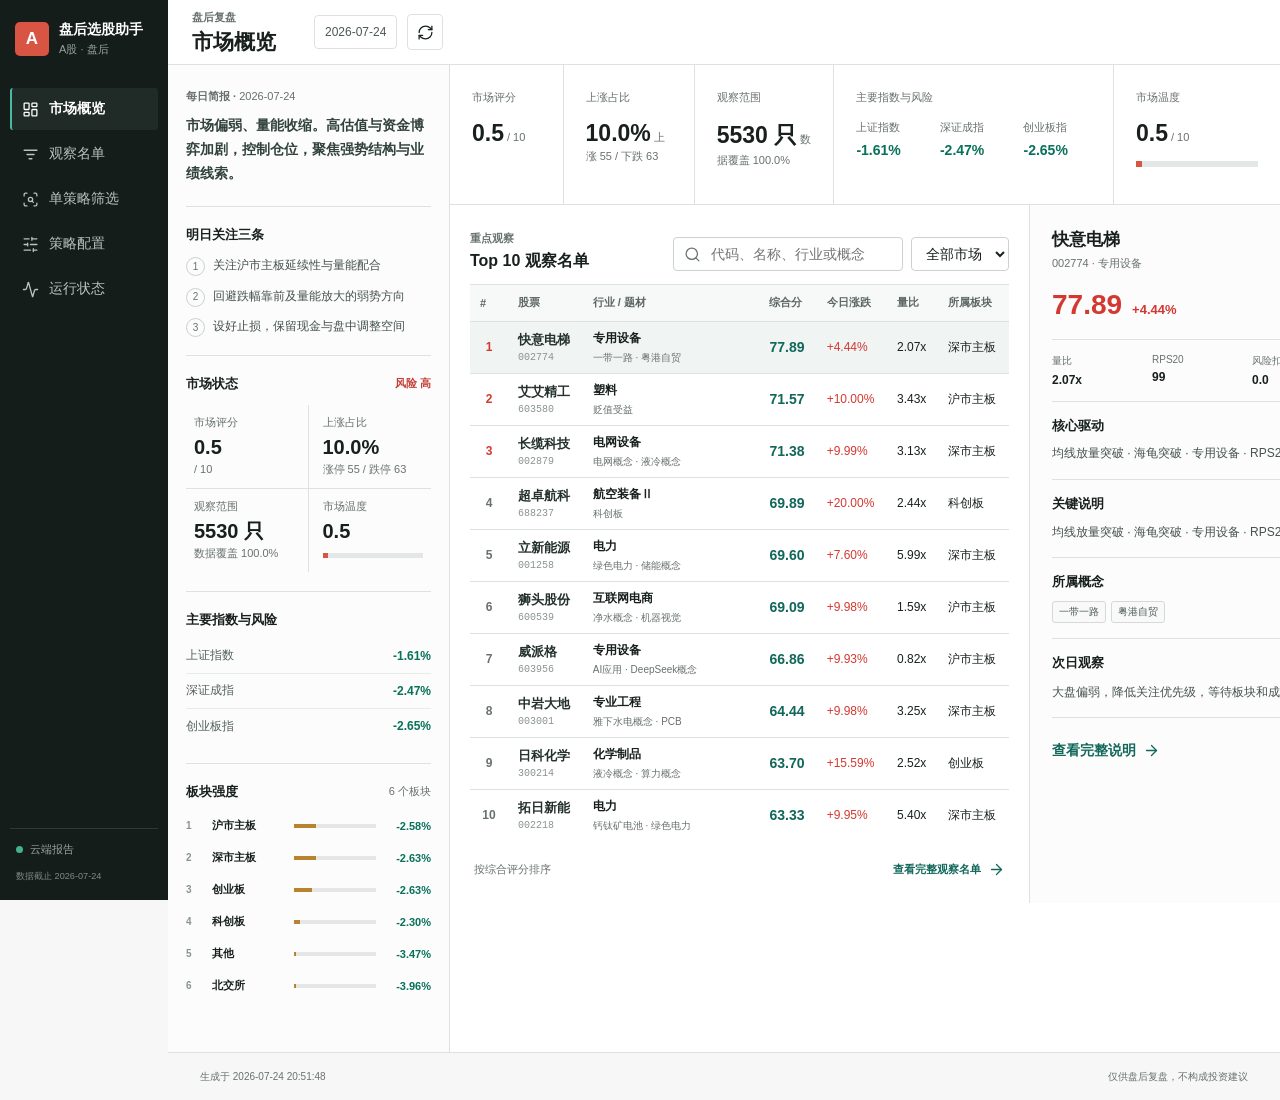
==== commit 3f7358b5: "feat: add document pattern strategy and unified screener" ====
--- a/site/index.html
+++ b/site/index.html
@@ -5,7 +5,7 @@
   <meta name="viewport" content="width=device-width,initial-scale=1,viewport-fit=cover">
   <meta name="theme-color" content="#151d1b">
   <title>A股盘后选股助手</title>
-  <link rel="stylesheet" href="assets/app.css?v=20260712-4">
+  <link rel="stylesheet" href="assets/app.css?v=20260724-1">
 </head>
 <body>
   <div class="app-shell">
@@ -17,7 +17,7 @@
       <nav class="nav-list" aria-label="主导航">
         <button class="nav-item active" data-view="overview"><i data-lucide="layout-dashboard"></i><span>市场概览</span></button>
         <button class="nav-item" data-view="watchlist"><i data-lucide="list-filter"></i><span>观察名单</span></button>
-        <button class="nav-item" data-view="custom"><i data-lucide="braces"></i><span>自定义策略</span></button>
+        <button class="nav-item" data-view="custom"><i data-lucide="scan-search"></i><span>单策略筛选</span></button>
         <button class="nav-item" data-view="strategies"><i data-lucide="sliders-horizontal"></i><span>策略配置</span></button>
         <button class="nav-item" data-view="system"><i data-lucide="activity"></i><span>运行状态</span></button>
       </nav>
@@ -140,19 +140,19 @@
         <section class="view page-view" id="view-custom">
           <div class="custom-layout">
             <aside class="formula-index">
-              <div class="surface-heading"><div><span class="section-label">自定义公式</span><h2>公式目录</h2></div><span class="muted" id="custom-formula-count">--</span></div>
+              <div class="surface-heading"><div><span class="section-label">独立选股</span><h2>策略目录</h2></div><span class="muted" id="custom-formula-count">--</span></div>
               <div class="formula-list" id="custom-formula-list"></div>
               <button class="secondary-button local-only" id="save-custom-strategies-button"><i data-lucide="save"></i><span>保存启用状态</span></button>
             </aside>
             <section class="custom-results">
               <div class="custom-result-header">
-                <div><span class="section-label">当日命中</span><h2 id="custom-result-title">自定义策略结果</h2><p id="custom-result-description">--</p></div>
+                <div><span class="section-label">当日命中</span><h2 id="custom-result-title">单策略筛选结果</h2><p id="custom-result-description">--</p></div>
                 <div class="custom-result-count"><strong id="custom-match-count">0</strong><span>只股票</span></div>
               </div>
               <div class="formula-summary" id="custom-formula-summary">--</div>
               <div class="toolbar custom-toolbar">
-                <label class="search-box"><i data-lucide="search"></i><input id="custom-search" placeholder="筛选公式命中股票" autocomplete="off"></label>
-                <span class="muted">独立筛选，不改变综合评分</span>
+                <label class="search-box"><i data-lucide="search"></i><input id="custom-search" placeholder="筛选当前策略命中股票" autocomplete="off"></label>
+                <span class="muted">每个策略独立筛选，不改变综合评分</span>
               </div>
               <div class="table-wrap"><table id="custom-results-table"></table></div>
             </section>
@@ -200,7 +200,7 @@
               </div>
               <div class="scheduler-controls">
                 <label><span>执行时间</span><input id="scheduler-time" type="time" value="17:30" step="60"></label>
-                <label class="scheduler-publish"><input id="scheduler-publish" type="checkbox"><span><b>完成后推送网页报告</b><small>需要本机已配置 GitHub 推送权限</small></span></label>
+                <label class="scheduler-publish"><input id="scheduler-publish" type="checkbox"><span><b>完成后推送网页报告</b><small>定时和手动任务均生效；需要 GitHub 推送权限</small></span></label>
                 <div class="scheduler-actions"><button class="primary-button" id="save-scheduler-button"><i data-lucide="calendar-check"></i><span>启用并保存</span></button><button class="ghost-button" id="disable-scheduler-button"><i data-lucide="calendar-x"></i><span>停用</span></button></div>
               </div>
             </div>
@@ -217,7 +217,7 @@
   <nav class="mobile-nav" aria-label="移动端导航">
     <button class="active" data-view="overview"><i data-lucide="layout-dashboard"></i><span>概览</span></button>
     <button data-view="watchlist"><i data-lucide="list-filter"></i><span>名单</span></button>
-    <button data-view="custom"><i data-lucide="braces"></i><span>公式</span></button>
+    <button data-view="custom"><i data-lucide="scan-search"></i><span>单筛</span></button>
     <button data-view="strategies"><i data-lucide="sliders-horizontal"></i><span>配置</span></button>
     <button data-view="system"><i data-lucide="activity"></i><span>状态</span></button>
   </nav>
@@ -238,6 +238,6 @@
 
   <div class="toast" id="toast" role="status"></div>
   <script src="assets/lucide.min.js"></script>
-  <script src="assets/app.js?v=20260723-2"></script>
+  <script src="assets/app.js?v=20260724-1"></script>
 </body>
 </html>
--- a/site/assets/app.css
+++ b/site/assets/app.css
@@ -176,7 +176,7 @@
 .context-cell small { color: var(--muted); font-size: 10px; }
 .signal-cell { min-width: 190px; max-width: 300px; white-space: normal; }
 .signal-summary { color: #45524e; font-size: 12px; line-height: 1.6; }
-.formula-hit-summary { color: #4c5854; font-size: 11px; white-space: nowrap; }
+.formula-hit-summary { color: #4c5854; font-size: 11px; line-height: 1.5; }
 .tag-list { display: flex; flex-wrap: wrap; gap: 5px; }
 .tag { display: inline-flex; align-items: center; min-height: 22px; padding: 2px 6px; border: 1px solid #d4dad7; border-radius: 3px; background: #f8f9f8; color: #4b5a55; font-size: 10px; line-height: 1.2; }
 .tag.accent { border-color: #e8c9c1; background: var(--coral-soft); color: #954636; }
@@ -216,13 +216,13 @@
 .custom-layout { min-height: calc(100vh - 132px); border: 1px solid var(--line); border-radius: 5px; background: var(--surface); display: grid; grid-template-columns: 286px minmax(0, 1fr); }
 .formula-index { min-width: 0; padding: 20px 16px; border-right: 1px solid var(--line); background: #fbfcfb; }
 .formula-list { margin: 4px 0 18px; display: grid; gap: 3px; }
-.formula-item { min-height: 82px; padding: 12px 9px; border: 1px solid transparent; border-radius: 4px; display: grid; grid-template-columns: minmax(0, 1fr) auto; gap: 10px; }
+.formula-item { height: 106px; padding: 12px 9px; border: 1px solid transparent; border-radius: 4px; display: grid; grid-template-columns: minmax(0, 1fr) auto; gap: 10px; overflow: hidden; }
 .formula-item:hover { background: #f4f7f5; }
 .formula-item.active { border-color: #cfdad6; background: #eef4f2; }
 .formula-item.disabled { opacity: .58; }
-.formula-item button { padding: 0; border: 0; background: transparent; color: inherit; text-align: left; }
+.formula-item button { min-width: 0; padding: 0; border: 0; background: transparent; color: inherit; text-align: left; }
 .formula-item h3 { margin: 0 0 5px; font-size: 13px; }
-.formula-item p { margin: 0; color: var(--muted); font-size: 11px; line-height: 1.5; }
+.formula-item p { min-height: 33px; margin: 0; color: var(--muted); font-size: 11px; line-height: 1.5; display: -webkit-box; -webkit-box-orient: vertical; -webkit-line-clamp: 2; overflow: hidden; }
 .formula-item small { display: block; margin-top: 7px; color: var(--teal); font-size: 10px; }
 .custom-results { min-width: 0; padding: 22px; }
 .custom-result-header { display: flex; align-items: flex-start; justify-content: space-between; gap: 20px; }
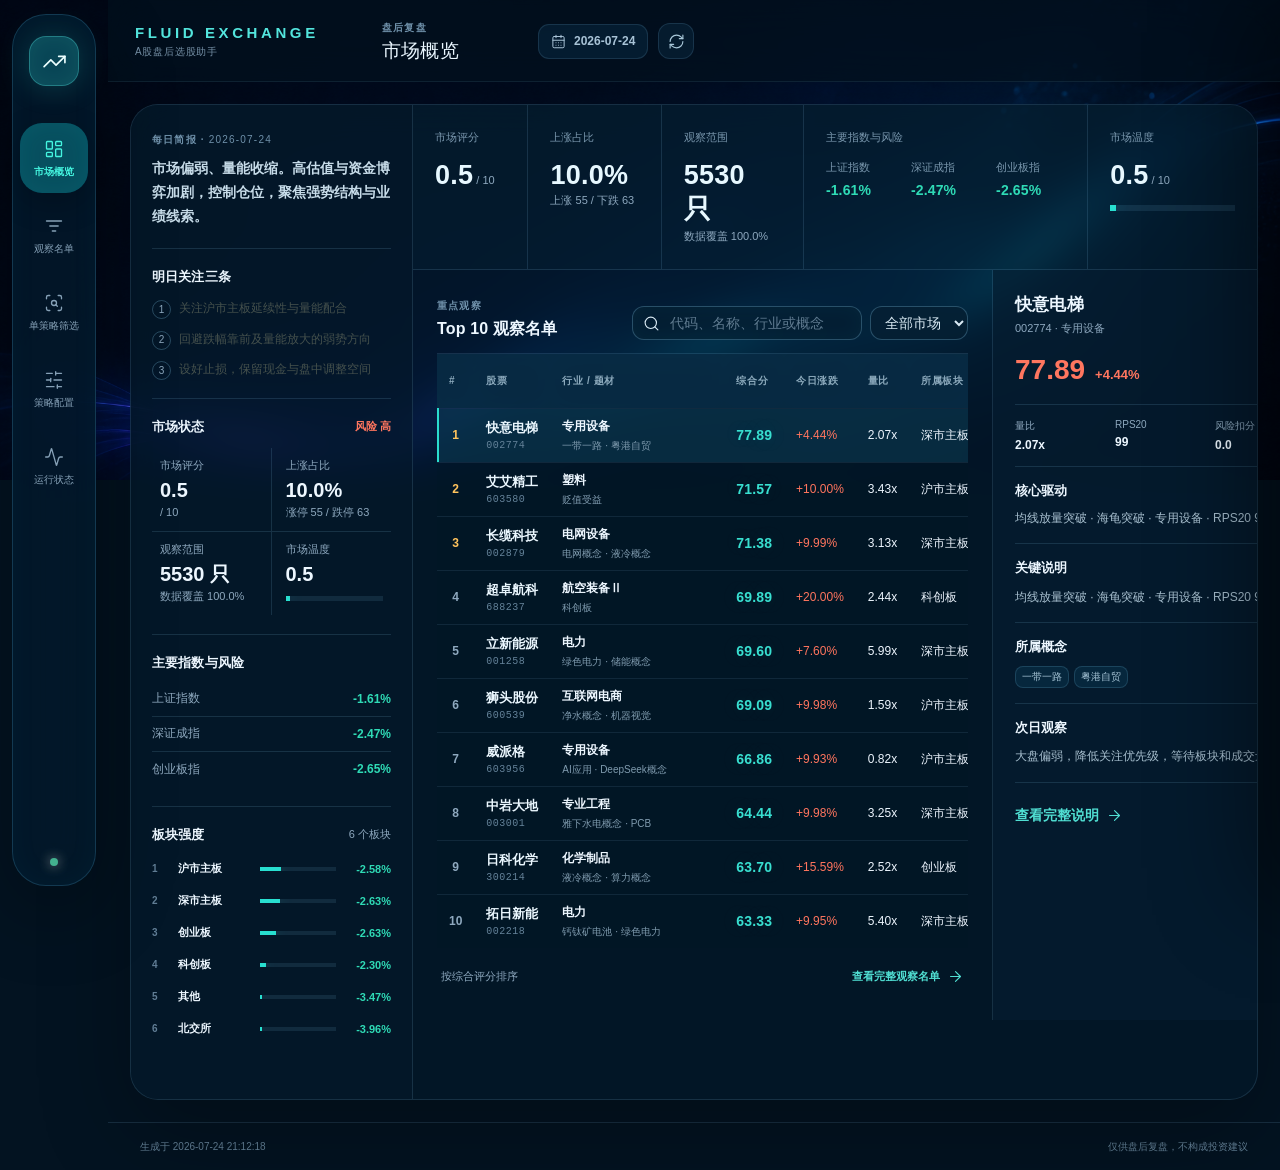
==== commit f9f7ad72: "feat: redesign dashboard as fluid exchange" ====
--- a/site/index.html
+++ b/site/index.html
@@ -3,16 +3,17 @@
 <head>
   <meta charset="utf-8">
   <meta name="viewport" content="width=device-width,initial-scale=1,viewport-fit=cover">
-  <meta name="theme-color" content="#151d1b">
+  <meta name="theme-color" content="#031527">
   <title>A股盘后选股助手</title>
-  <link rel="stylesheet" href="assets/app.css?v=20260724-1">
+  <link rel="preload" as="image" href="assets/fluid-market-field.png">
+  <link rel="stylesheet" href="assets/app.css?v=20260724-2">
 </head>
-<body>
+<body data-active-view="overview">
   <div class="app-shell">
     <aside class="sidebar">
       <div class="brand">
-        <span class="brand-mark">A</span>
-        <span><strong>盘后选股助手</strong><small>A股 · 盘后</small></span>
+        <span class="brand-mark"><i data-lucide="trending-up"></i></span>
+        <span><strong>FLUID EXCHANGE</strong><small>A股盘后选股助手</small></span>
       </div>
       <nav class="nav-list" aria-label="主导航">
         <button class="nav-item active" data-view="overview"><i data-lucide="layout-dashboard"></i><span>市场概览</span></button>
@@ -29,12 +30,13 @@
 
     <div class="workspace">
       <header class="topbar">
+        <div class="fluid-wordmark"><strong>FLUID EXCHANGE</strong><small>A股盘后选股助手</small></div>
         <div class="title-row">
           <div>
             <p class="page-context" id="view-context">盘后复盘</p>
             <h1 id="view-title">市场概览</h1>
           </div>
-          <span class="report-date" id="report-date">--</span>
+          <span class="report-date"><i data-lucide="calendar-days"></i><b id="report-date">--</b></span>
           <button class="icon-button" id="refresh-button" title="刷新数据" aria-label="刷新数据"><i data-lucide="refresh-cw"></i></button>
         </div>
         <div class="topbar-actions">
@@ -138,6 +140,18 @@
         </section>
 
         <section class="view page-view" id="view-custom">
+          <section class="single-hero">
+            <div class="single-hero-copy">
+              <span class="section-label">FACTORS / SIGNALS / AFTER HOURS</span>
+              <h2>单策略筛选</h2>
+              <p>基于盘后数据的因子模型，独立查看每种策略的命中股票与量价证据。</p>
+            </div>
+            <div class="custom-result-count">
+              <span>策略命中总数</span>
+              <strong id="custom-match-count">0</strong>
+              <em>只股票</em>
+            </div>
+          </section>
           <div class="custom-layout">
             <aside class="formula-index">
               <div class="surface-heading"><div><span class="section-label">独立选股</span><h2>策略目录</h2></div><span class="muted" id="custom-formula-count">--</span></div>
@@ -147,7 +161,6 @@
             <section class="custom-results">
               <div class="custom-result-header">
                 <div><span class="section-label">当日命中</span><h2 id="custom-result-title">单策略筛选结果</h2><p id="custom-result-description">--</p></div>
-                <div class="custom-result-count"><strong id="custom-match-count">0</strong><span>只股票</span></div>
               </div>
               <div class="formula-summary" id="custom-formula-summary">--</div>
               <div class="toolbar custom-toolbar">
@@ -237,7 +250,8 @@
   </aside>
 
   <div class="toast" id="toast" role="status"></div>
+  <div class="pointer-aura" id="pointer-aura" aria-hidden="true"></div>
   <script src="assets/lucide.min.js"></script>
-  <script src="assets/app.js?v=20260724-1"></script>
+  <script src="assets/app.js?v=20260724-2"></script>
 </body>
 </html>
--- a/site/assets/app.css
+++ b/site/assets/app.css
@@ -438,3 +438,540 @@
   .check-row label { width: calc(50% - 4px); }
   .title-row { gap: 7px; }
 }
+
+/* Fluid Exchange — selected visual direction */
+:root {
+  --ink: #edf7ff;
+  --muted: #8ea9bf;
+  --faint: #617e96;
+  --line: rgba(127, 185, 224, .16);
+  --line-strong: rgba(132, 203, 240, .28);
+  --canvas: #031321;
+  --surface: rgba(5, 27, 46, .84);
+  --surface-soft: rgba(9, 42, 67, .68);
+  --sidebar: rgba(4, 25, 42, .9);
+  --sidebar-soft: rgba(11, 65, 86, .72);
+  --teal: #28dfd0;
+  --teal-strong: #61f4e5;
+  --teal-soft: rgba(40, 223, 208, .1);
+  --coral: #ff765f;
+  --coral-strong: #ff907d;
+  --coral-soft: rgba(255, 118, 95, .1);
+  --amber: #ffc45d;
+  --amber-soft: rgba(255, 196, 93, .1);
+  --positive: #ff765f;
+  --negative: #2fdbb6;
+  --danger: #ff765f;
+  --sidebar-width: 108px;
+}
+
+html { color-scheme: dark; background: #031321; }
+body {
+  min-height: 100vh;
+  overflow-x: hidden;
+  background-color: #031321;
+  background-image: url("fluid-market-field.png");
+  background-repeat: no-repeat;
+  background-position: center top;
+  background-size: max(1280px, 100vw) auto;
+  background-attachment: fixed;
+  color: var(--ink);
+  font-family: "Segoe UI Variable", "Microsoft YaHei UI", "Microsoft YaHei", sans-serif;
+  font-size: 14px;
+}
+
+body::before {
+  content: "";
+  position: fixed;
+  inset: 0;
+  z-index: -1;
+  background: rgba(1, 13, 25, .38);
+  pointer-events: none;
+}
+
+button, input, select { color: inherit; }
+button:focus-visible, input:focus-visible, select:focus-visible {
+  outline: 2px solid rgba(40, 223, 208, .72);
+  outline-offset: 3px;
+}
+svg { stroke-width: 1.6; }
+h1, h2, h3, .score-cell, .custom-result-count strong, .market-evidence strong {
+  font-family: Bahnschrift, "Microsoft YaHei UI", sans-serif;
+  letter-spacing: .01em;
+}
+
+.app-shell { position: relative; min-height: 100vh; }
+.sidebar {
+  inset: 14px auto 14px 12px;
+  width: 84px;
+  padding: 12px 7px;
+  border: 1px solid rgba(78, 183, 222, .22);
+  border-radius: 34px;
+  background: rgba(3, 25, 43, .88);
+  box-shadow: 0 24px 80px rgba(0, 0, 0, .32), inset 0 0 30px rgba(35, 183, 209, .04);
+  backdrop-filter: blur(22px);
+}
+.brand { min-height: 68px; padding: 0; justify-content: center; }
+.brand > span:last-child { display: none; }
+.brand-mark {
+  width: 50px;
+  height: 50px;
+  border: 1px solid rgba(95, 240, 229, .32);
+  border-radius: 17px;
+  background: rgba(18, 126, 138, .48);
+  color: #ecffff;
+  box-shadow: 0 0 30px rgba(40, 223, 208, .22), inset 0 0 20px rgba(97, 244, 229, .08);
+}
+.brand-mark svg { width: 25px; height: 25px; }
+.nav-list { gap: 7px; margin-top: 28px; }
+.nav-item {
+  min-height: 70px;
+  padding: 8px 4px;
+  border: 0;
+  border-radius: 22px;
+  color: #86a1b7;
+  flex-direction: column;
+  justify-content: center;
+  gap: 7px;
+  text-align: center;
+  transition: color .25s ease, background .25s ease, transform .35s cubic-bezier(.2,.8,.2,1), box-shadow .35s ease;
+}
+.nav-item svg { width: 20px; height: 20px; }
+.nav-item span { font-size: 10px; line-height: 1.2; }
+.nav-item:hover { background: rgba(21, 96, 119, .32); color: #ecffff; transform: translateY(-2px); }
+.nav-item.active {
+  border: 0;
+  background: rgba(9, 102, 119, .72);
+  color: #44f4df;
+  box-shadow: 0 10px 30px rgba(0, 0, 0, .22), inset 0 0 24px rgba(40, 223, 208, .08);
+}
+.sidebar-foot { margin-top: auto; padding: 15px 0 7px; border: 0; text-align: center; }
+.sidebar-foot > span { justify-content: center; }
+.sidebar-foot > span > span, .sidebar-foot small { display: none; }
+.status-dot { width: 8px; height: 8px; box-shadow: 0 0 12px currentColor; }
+
+.workspace { margin-left: var(--sidebar-width); }
+.topbar {
+  position: sticky;
+  min-height: 82px;
+  padding: 13px 32px 11px 20px;
+  border: 0;
+  border-bottom: 1px solid rgba(130, 193, 227, .1);
+  background: rgba(2, 18, 32, .68);
+  backdrop-filter: blur(22px);
+  justify-content: flex-start;
+}
+.fluid-wordmark { width: 230px; padding-left: 7px; }
+.fluid-wordmark strong, .fluid-wordmark small { display: block; }
+.fluid-wordmark strong {
+  color: #53e5dd;
+  font-family: Bahnschrift, sans-serif;
+  font-size: 15px;
+  font-stretch: condensed;
+  letter-spacing: .24em;
+}
+.fluid-wordmark small { margin-top: 4px; color: #7792a8; font-size: 10px; letter-spacing: .08em; }
+.title-row { flex: 1; }
+.title-row > div { min-width: 146px; }
+.page-context, .section-label {
+  margin-bottom: 5px;
+  color: #6f91aa;
+  font-size: 10px;
+  font-weight: 650;
+  letter-spacing: .12em;
+  text-transform: uppercase;
+}
+.title-row h1 { color: #eaf7ff; font-size: 19px; font-weight: 520; }
+.report-date {
+  min-height: 35px;
+  gap: 8px;
+  padding: 0 12px;
+  border-color: var(--line);
+  border-radius: 11px;
+  background: rgba(8, 38, 61, .62);
+  color: #a8c3d6;
+}
+.report-date svg { width: 15px; height: 15px; }
+.report-date b { font-weight: 560; }
+.topbar-actions { margin-left: auto; }
+
+.icon-button, .primary-button, .secondary-button, .ghost-button, .text-button {
+  border-radius: 12px;
+  transition: transform .25s cubic-bezier(.2,.8,.2,1), border-color .25s ease, background .25s ease, box-shadow .25s ease;
+}
+.icon-button {
+  border-color: var(--line);
+  background: rgba(7, 34, 54, .72);
+  color: #a8c7d9;
+}
+.icon-button:hover { border-color: var(--line-strong); background: rgba(13, 58, 84, .82); transform: translateY(-2px); }
+.primary-button {
+  border: 1px solid rgba(57, 232, 218, .48);
+  background: #087b89;
+  color: #efffff;
+  box-shadow: 0 12px 34px rgba(0, 101, 119, .24);
+}
+.primary-button:hover { background: #0b94a0; transform: translateY(-2px); box-shadow: 0 16px 42px rgba(0, 160, 173, .25); }
+.secondary-button { border-color: rgba(56, 226, 211, .28); background: rgba(17, 98, 112, .35); color: #8ff9eb; }
+.ghost-button { color: #99b5c7; }
+.ghost-button:hover { background: rgba(18, 62, 84, .56); color: #ecffff; }
+.text-button { color: #50dfd3; }
+
+.view.active { position: relative; }
+.view.view-enter { animation: viewFloatIn .55s cubic-bezier(.16,1,.3,1) both; }
+.page-view { padding: 28px clamp(18px, 2.8vw, 42px) 52px; }
+
+.overview-workbench {
+  min-height: calc(100vh - 82px);
+  margin: 22px;
+  overflow: hidden;
+  border: 1px solid var(--line);
+  border-radius: 28px;
+  background: rgba(3, 24, 41, .72);
+  box-shadow: 0 30px 90px rgba(0, 0, 0, .28);
+  backdrop-filter: blur(18px);
+}
+.daily-brief { padding: 28px 21px 36px; border-color: var(--line); background: rgba(4, 25, 42, .56); }
+.brief-intro, .brief-section { border-color: var(--line); }
+.market-guidance { color: #c7dce9; }
+.brief-metrics > div { border-color: var(--line); }
+.brief-metrics span, .brief-metrics small, .index-item span { color: var(--muted); }
+.mini-track, .sector-bar, .evidence-temperature i { background: rgba(102, 162, 196, .14); }
+.mini-track i, .sector-bar span, .evidence-temperature i b { background: var(--teal); box-shadow: 0 0 15px rgba(40, 223, 208, .32); }
+.index-item, .market-evidence, .market-evidence > div, .focus-list-surface { border-color: var(--line); }
+.market-evidence { min-height: 154px; background: rgba(7, 34, 55, .32); }
+.market-evidence span { color: #7997ad; }
+.market-evidence strong { color: #e7f8ff; font-size: 27px; }
+.focus-workspace { min-height: calc(100vh - 236px); }
+.focus-list-surface { padding: 24px; }
+.stock-inspector { background: rgba(6, 30, 49, .66); }
+.stock-inspector section, .inspector-score, .inspector-metrics { border-color: var(--line); }
+.stock-inspector section p, .signal-summary { color: #a8c0d0; }
+
+.search-box,
+select,
+input[type="date"],
+input[type="number"],
+input[type="time"] {
+  border-color: var(--line-strong);
+  border-radius: 12px;
+  background: rgba(6, 31, 51, .74);
+  color: #d9eaf4;
+}
+.search-box { box-shadow: inset 0 0 18px rgba(25, 97, 124, .08); }
+.search-box:focus-within { border-color: rgba(66, 229, 215, .58); box-shadow: 0 0 0 4px rgba(40, 223, 208, .06); }
+.search-box input::placeholder { color: #5f7b90; }
+
+.table-wrap { border-color: var(--line); }
+table { font-size: 12px; }
+th {
+  height: 43px;
+  background: rgba(9, 45, 70, .88);
+  color: #8caabd;
+  font-size: 10px;
+  letter-spacing: .06em;
+  backdrop-filter: blur(14px);
+}
+th, td { height: 54px; padding: 9px 12px; border-color: rgba(114, 169, 204, .12); }
+tbody tr {
+  background: rgba(3, 23, 39, .22);
+  transition: background .22s ease, transform .22s ease, box-shadow .22s ease;
+  animation: rowReveal .48s cubic-bezier(.16,1,.3,1) both;
+  animation-delay: calc(var(--row-index) * 26ms);
+}
+tbody tr:hover, tbody tr.selected {
+  background: rgba(14, 64, 88, .52);
+  transform: translateX(4px);
+  box-shadow: inset 2px 0 0 #2addce;
+}
+.stock-cell strong { color: #ebf8ff; }
+.stock-cell small { color: #64849a; font-family: Bahnschrift, Consolas, monospace; letter-spacing: .05em; }
+.score-cell { color: #38dfd0; text-shadow: 0 0 20px rgba(40, 223, 208, .18); }
+.context-cell small, .formula-hit-summary { color: #7f9caf; }
+.tag {
+  border-color: rgba(103, 167, 198, .22);
+  border-radius: 8px;
+  background: rgba(10, 50, 74, .58);
+  color: #a8c6d8;
+}
+.tag.accent { border-color: rgba(255, 118, 95, .32); background: var(--coral-soft); color: #ffad9c; }
+.tag.risk { border-color: rgba(255, 118, 95, .28); background: var(--coral-soft); color: #ff9d8a; }
+.rank-cell.top { color: #ffc45d; }
+
+.data-surface, .settings-section {
+  border-color: var(--line);
+  border-radius: 22px;
+  background: rgba(4, 27, 46, .75);
+  box-shadow: 0 24px 70px rgba(0, 0, 0, .2);
+  backdrop-filter: blur(18px);
+}
+.data-surface { padding: 22px; }
+.segmented { border: 1px solid var(--line); border-radius: 12px; background: rgba(4, 28, 47, .72); }
+.segmented button { border-radius: 9px; color: #829fb3; }
+.segmented button.active { background: rgba(17, 92, 108, .72); color: #70f4e6; }
+
+.single-hero {
+  min-height: 168px;
+  padding: 24px 12px 24px;
+  display: flex;
+  align-items: flex-end;
+  justify-content: space-between;
+  gap: 30px;
+}
+.single-hero-copy { max-width: 720px; }
+.single-hero-copy h2 {
+  margin: 8px 0 10px;
+  color: #f3f9ff;
+  font-size: clamp(38px, 4vw, 60px);
+  font-weight: 560;
+  line-height: .98;
+  letter-spacing: -.025em;
+}
+.single-hero-copy p { max-width: 580px; margin: 0; color: #8fa9bb; line-height: 1.7; }
+.custom-result-count {
+  min-width: 180px;
+  padding: 0 18px 2px;
+  border-left: 1px solid rgba(65, 225, 212, .36);
+  text-align: left;
+}
+.custom-result-count span, .custom-result-count em { display: block; color: #7898ae; font-size: 11px; font-style: normal; }
+.custom-result-count strong {
+  display: inline-block;
+  margin: 5px 8px 2px 0;
+  color: #ecfaff;
+  font-size: clamp(44px, 5vw, 72px);
+  font-weight: 560;
+  line-height: 1;
+  text-shadow: 0 0 34px rgba(40, 223, 208, .22);
+}
+
+.custom-layout {
+  min-height: auto;
+  border: 0;
+  border-radius: 0;
+  background: transparent;
+  display: block;
+}
+.formula-index { padding: 0 0 18px; border: 0; background: transparent; }
+.formula-index .surface-heading { margin-bottom: 12px; padding: 0 3px; }
+.formula-index .surface-heading h2 { font-size: 13px; font-weight: 560; }
+.formula-list {
+  margin: 0 0 16px;
+  padding: 9px 4px 15px;
+  display: grid;
+  grid-template-columns: repeat(13, minmax(86px, 1fr));
+  gap: 5px;
+  overflow-x: auto;
+  scrollbar-width: thin;
+  scrollbar-color: rgba(58, 212, 205, .42) transparent;
+}
+.formula-item {
+  position: relative;
+  height: 126px;
+  min-width: 86px;
+  padding: 10px 7px;
+  border: 1px solid rgba(93, 171, 207, .22);
+  border-radius: 17px;
+  background: rgba(7, 38, 61, .62);
+  display: block;
+  overflow: visible;
+  transition: transform .48s cubic-bezier(.16,1,.3,1), background .3s ease, border-color .3s ease, box-shadow .4s ease;
+}
+.formula-item:hover { background: rgba(10, 62, 82, .78); border-color: rgba(74, 226, 214, .38); transform: translateY(-5px); }
+.formula-item.active {
+  z-index: 2;
+  border-color: #54eadf;
+  background: rgba(13, 88, 105, .9);
+  transform: translateY(-9px) scale(1.03);
+  box-shadow: 0 18px 46px rgba(0, 0, 0, .32), 0 0 28px rgba(40, 223, 208, .25), inset 0 0 28px rgba(97, 244, 229, .07);
+  animation: selectedBreath 3.2s ease-in-out infinite;
+}
+.formula-item.disabled { opacity: .42; }
+.formula-item button { width: 100%; height: 100%; text-align: center; }
+.formula-order { position: absolute; top: 9px; left: 11px; color: #6e8ca1; font-family: Bahnschrift, sans-serif; font-size: 9px; letter-spacing: .08em; }
+.formula-icon { width: 31px; height: 31px; margin: 7px auto 7px; color: #8eb8cd; display: grid; place-items: center; }
+.formula-icon svg { width: 24px; height: 24px; }
+.formula-item.active .formula-order, .formula-item.active .formula-icon { color: #7ff9ec; }
+.formula-item h3 {
+  min-height: 34px;
+  margin: 0;
+  overflow: hidden;
+  color: #d9eaf4;
+  font-size: 11px;
+  font-weight: 650;
+  line-height: 1.45;
+  display: -webkit-box;
+  -webkit-box-orient: vertical;
+  -webkit-line-clamp: 2;
+}
+.formula-item p { display: none; }
+.formula-item small { margin-top: 5px; color: #708ea2; font-size: 9px; }
+.formula-item.active h3 { color: #f3ffff; }
+.formula-item.active small { color: #72e9dd; }
+.formula-item .switch { position: absolute; top: 8px; right: 7px; transform: scale(.66); transform-origin: top right; }
+.formula-index > .secondary-button { margin-left: 3px; }
+
+.custom-results {
+  padding: 18px 20px 16px;
+  border: 1px solid var(--line);
+  border-radius: 24px;
+  background: rgba(4, 27, 46, .76);
+  box-shadow: 0 28px 80px rgba(0, 0, 0, .26);
+  backdrop-filter: blur(20px);
+}
+.custom-result-header { align-items: flex-end; }
+.custom-result-header h2 { color: #ecf8ff; font-size: 24px; font-weight: 520; }
+.custom-result-header p { color: #7f9caf; }
+.formula-summary {
+  margin-top: 14px;
+  padding: 11px 14px;
+  border: 0;
+  border-radius: 12px;
+  background: rgba(11, 57, 82, .48);
+  color: #a4bdcc;
+}
+.custom-toolbar { margin: 14px 0 10px; }
+
+.settings-section { padding: 24px; }
+.strategy-card { border-color: var(--line); }
+.strategy-card h3 { color: #e4f2fa; }
+.strategy-card p, .form-grid label span, .run-controls label span, .option-group > span { color: #7896aa; }
+.family-mark { border-radius: 5px; box-shadow: 0 0 14px currentColor; }
+.check-row label { border-color: var(--line); background: rgba(8, 41, 63, .6); }
+.switch span { background: #27455a; }
+.switch input:checked + span { background: #0f9c9d; box-shadow: 0 0 12px rgba(40, 223, 208, .25); }
+
+.health-state, .run-state, .scheduler-state {
+  border: 1px solid rgba(40, 223, 208, .18);
+  border-radius: 9px;
+  background: var(--teal-soft);
+  color: #69eadf;
+}
+.health-list div, .scheduler-meta, .scheduler-meta div, .scheduler-meta div:first-child { border-color: var(--line); }
+.run-output { border-color: var(--line); border-radius: 16px; background: rgba(1, 13, 24, .74); color: #88a7ba; }
+.scheduler-icon { background: rgba(13, 74, 91, .55); color: #5ce8dc; }
+.scheduler-publish { border-color: var(--line); background: rgba(7, 39, 60, .64); }
+.system-note { color: #7896aa; }
+
+.stock-drawer {
+  border-color: var(--line);
+  background: rgba(3, 23, 39, .96);
+  box-shadow: -30px 0 90px rgba(0, 0, 0, .42);
+  backdrop-filter: blur(24px);
+}
+.drawer-header, .drawer-score, .drawer-section { border-color: var(--line); }
+.drawer-section p, .score-breakdown { color: #9bb4c5; }
+.breakdown-track { background: rgba(83, 142, 177, .16); }
+.toast {
+  border: 1px solid rgba(88, 228, 218, .28);
+  border-radius: 15px;
+  background: rgba(5, 39, 58, .96);
+  color: #e8ffff;
+  box-shadow: 0 20px 60px rgba(0, 0, 0, .38);
+}
+footer { border-color: var(--line); color: #638096; }
+
+.pointer-aura {
+  position: fixed;
+  top: -9px;
+  left: -9px;
+  z-index: 90;
+  width: 18px;
+  height: 18px;
+  border: 1px solid rgba(117, 250, 239, .52);
+  border-radius: 50%;
+  box-shadow: 0 0 24px rgba(40, 223, 208, .28);
+  opacity: 0;
+  pointer-events: none;
+  transition: width .22s ease, height .22s ease, top .22s ease, left .22s ease, opacity .2s ease;
+}
+.pointer-aura.visible { opacity: 1; }
+.pointer-aura.pressed { top: -15px; left: -15px; width: 30px; height: 30px; }
+
+@keyframes viewFloatIn {
+  from { opacity: 0; transform: translateY(14px); filter: blur(5px); }
+  to { opacity: 1; transform: translateY(0); filter: blur(0); }
+}
+@keyframes rowReveal {
+  from { opacity: 0; transform: translateY(8px); }
+  to { opacity: 1; transform: translateY(0); }
+}
+@keyframes selectedBreath {
+  0%, 100% { box-shadow: 0 18px 46px rgba(0,0,0,.32), 0 0 24px rgba(40,223,208,.18); }
+  50% { box-shadow: 0 22px 54px rgba(0,0,0,.38), 0 0 38px rgba(40,223,208,.32); }
+}
+
+@media (max-width: 1180px) {
+  :root { --sidebar-width: 94px; }
+  .sidebar { width: 72px; border-radius: 28px; }
+  .nav-item { min-height: 62px; }
+  .nav-item span { font-size: 9px; }
+  .fluid-wordmark { width: 190px; }
+  .formula-list { grid-template-columns: repeat(13, 102px); }
+  .overview-workbench { margin: 14px; grid-template-columns: 250px minmax(0, 1fr); }
+  .focus-workspace { grid-template-columns: minmax(520px, 1fr); }
+  .stock-inspector { display: none; }
+}
+
+@media (max-width: 760px) {
+  body { background-size: auto 620px; background-position: 58% top; }
+  .sidebar { display: none; }
+  .workspace { margin-left: 0; padding-bottom: calc(66px + env(safe-area-inset-bottom)); }
+  .topbar { min-height: 72px; padding: 10px 13px; }
+  .fluid-wordmark { width: auto; margin-right: auto; padding: 0; }
+  .fluid-wordmark strong { font-size: 12px; }
+  .fluid-wordmark small { font-size: 9px; }
+  .title-row > div { display: none; }
+  .report-date { padding: 0 9px; }
+  .topbar-actions { display: none; }
+  .page-view { padding: 16px 12px 36px; }
+  .overview-workbench { margin: 10px; border-radius: 22px; display: block; }
+  .daily-brief { border-right: 0; border-bottom: 1px solid var(--line); }
+  .market-evidence { grid-template-columns: repeat(2, 1fr); }
+  .market-evidence > div { min-height: 112px; border-bottom: 1px solid var(--line); }
+  .market-evidence > div:last-child { grid-column: 1 / -1; }
+  .focus-workspace { display: block; min-height: auto; }
+  .focus-list-surface { padding: 16px 12px; border: 0; }
+  .single-hero { min-height: 150px; padding: 16px 3px 22px; align-items: flex-end; }
+  .single-hero-copy h2 { font-size: 38px; }
+  .single-hero-copy p { max-width: 310px; font-size: 12px; }
+  .custom-result-count { min-width: 98px; padding-left: 12px; }
+  .custom-result-count strong { font-size: 43px; }
+  .formula-index { padding: 0; border: 0; }
+  .formula-list {
+    display: flex;
+    gap: 8px;
+    margin-right: -12px;
+    padding-right: 12px;
+    scroll-snap-type: x mandatory;
+  }
+  .formula-item { min-width: 110px; scroll-snap-align: center; }
+  .custom-results { padding: 16px 12px; border-radius: 20px; }
+  .custom-result-header h2 { font-size: 20px; }
+  .custom-toolbar { align-items: stretch; }
+  .custom-toolbar .search-box { width: 100%; min-width: 0; }
+  .data-surface, .settings-section { border-radius: 18px; }
+  .system-grid { display: block; }
+  .system-grid > * + * { margin-top: 14px; }
+  .mobile-nav {
+    inset: auto 8px 8px;
+    height: calc(58px + env(safe-area-inset-bottom));
+    border: 1px solid rgba(105, 179, 214, .22);
+    border-radius: 20px;
+    background: rgba(4, 28, 47, .94);
+    box-shadow: 0 18px 60px rgba(0, 0, 0, .38);
+    backdrop-filter: blur(20px);
+  }
+  .mobile-nav button { color: #6f8ca1; }
+  .mobile-nav button.active { color: #55e9dd; }
+  .pointer-aura { display: none; }
+}
+
+@media (prefers-reduced-motion: reduce) {
+  *, *::before, *::after {
+    scroll-behavior: auto !important;
+    animation-duration: .01ms !important;
+    animation-iteration-count: 1 !important;
+    transition-duration: .01ms !important;
+  }
+}
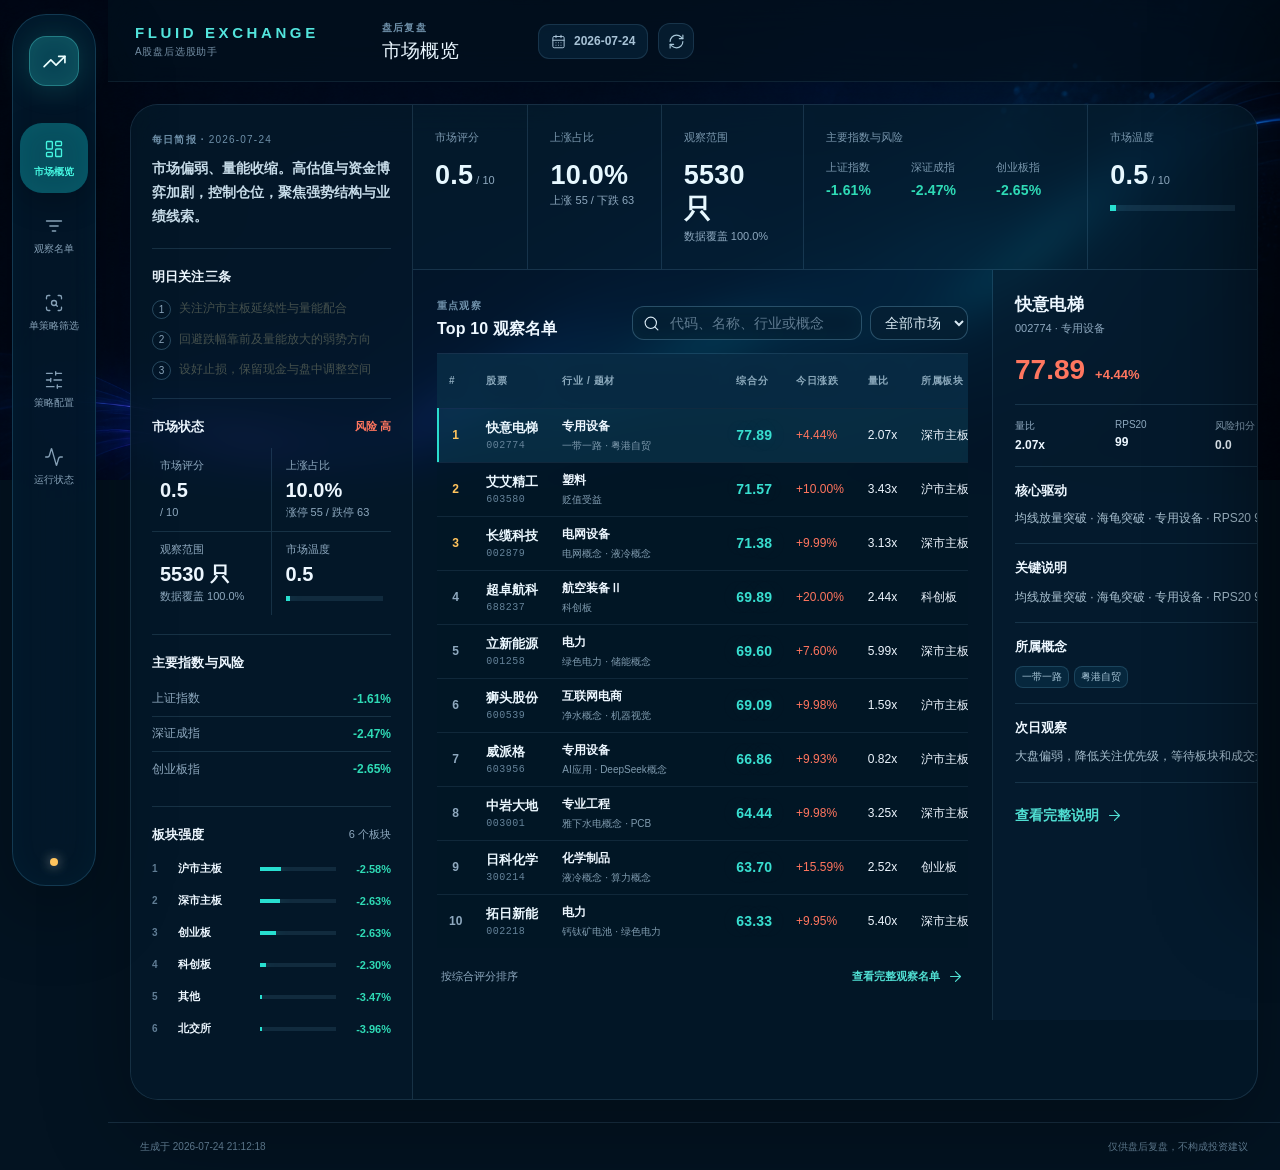
==== commit 3b1359fb: "chore(report): publish 2026-07-24" ====
--- a/site/index.html
+++ b/site/index.html
@@ -6,7 +6,7 @@
   <meta name="theme-color" content="#031527">
   <title>A股盘后选股助手</title>
   <link rel="preload" as="image" href="assets/fluid-market-field.png">
-  <link rel="stylesheet" href="assets/app.css?v=20260724-2">
+  <link rel="stylesheet" href="assets/app.css?v=20260726-1">
 </head>
 <body data-active-view="overview">
   <div class="app-shell">
@@ -209,11 +209,12 @@
             <div class="scheduler-layout">
               <div class="scheduler-summary">
                 <div class="scheduler-icon"><i data-lucide="calendar-clock"></i></div>
-                <div><strong id="scheduler-summary-title">工作日盘后自动复盘</strong><p id="scheduler-summary-text">每周一至周五按设定时间执行；错过时间后将在电脑恢复可用时补跑。</p></div>
+                <div><strong id="scheduler-summary-title">工作日自动复盘</strong><p id="scheduler-summary-text">可同时设置午间盘中快照和盘后正式复盘；错过时间后将在电脑恢复可用时补跑。</p></div>
               </div>
               <div class="scheduler-controls">
-                <label><span>执行时间</span><input id="scheduler-time" type="time" value="17:30" step="60"></label>
-                <label class="scheduler-publish"><input id="scheduler-publish" type="checkbox"><span><b>完成后推送网页报告</b><small>定时和手动任务均生效；需要 GitHub 推送权限</small></span></label>
+                <label><span>盘后正式复盘</span><input id="scheduler-time" type="time" value="17:30" step="60"></label>
+                <label><span>午间盘中快照</span><span class="scheduler-midday-control"><input id="scheduler-midday-enabled" type="checkbox" aria-label="启用午间盘中快照"><input id="scheduler-midday-time" type="time" value="12:30" step="60" aria-label="午间盘中快照时间"></span></label>
+                <label class="scheduler-publish"><input id="scheduler-publish" type="checkbox"><span><b>完成后推送网页报告</b><small>午间和盘后任务均生效；需要 GitHub 推送权限</small></span></label>
                 <div class="scheduler-actions"><button class="primary-button" id="save-scheduler-button"><i data-lucide="calendar-check"></i><span>启用并保存</span></button><button class="ghost-button" id="disable-scheduler-button"><i data-lucide="calendar-x"></i><span>停用</span></button></div>
               </div>
             </div>
@@ -252,6 +253,6 @@
   <div class="toast" id="toast" role="status"></div>
   <div class="pointer-aura" id="pointer-aura" aria-hidden="true"></div>
   <script src="assets/lucide.min.js"></script>
-  <script src="assets/app.js?v=20260724-2"></script>
+  <script src="assets/app.js?v=20260726-1"></script>
 </body>
 </html>
--- a/site/assets/app.css
+++ b/site/assets/app.css
@@ -282,15 +282,18 @@
 .scheduler-icon { width: 38px; height: 38px; flex: 0 0 auto; border: 1px solid #cedbd6; border-radius: 4px; background: var(--teal-soft); color: var(--teal); display: grid; place-items: center; }
 .scheduler-summary strong { display: block; margin: 1px 0 6px; font-size: 14px; }
 .scheduler-summary p { max-width: 560px; margin: 0; color: var(--muted); font-size: 11px; line-height: 1.6; }
-.scheduler-controls { display: grid; grid-template-columns: 120px minmax(210px, 1fr); gap: 12px; align-items: end; }
+.scheduler-controls { display: grid; grid-template-columns: 120px 170px minmax(210px, 1fr); gap: 12px; align-items: end; }
 .scheduler-controls > label > span { display: block; margin-bottom: 6px; color: var(--muted); font-size: 11px; font-weight: 600; }
 .scheduler-controls input[type="time"] { width: 100%; }
-.scheduler-publish { min-height: 46px; padding: 6px 10px; border: 1px solid var(--line); border-radius: 4px; background: #fafbfa; display: flex; align-items: center; gap: 9px; }
+.scheduler-midday-control { min-height: 36px; margin: 0 !important; display: flex !important; align-items: center; gap: 8px; }
+.scheduler-midday-control input[type="checkbox"] { flex: 0 0 auto; accent-color: var(--teal); }
+.scheduler-midday-control input[type="time"] { min-width: 0; }
+.scheduler-publish { min-height: 36px; padding: 4px 10px; border: 1px solid var(--line); border-radius: 4px; background: #fafbfa; display: flex; align-items: center; gap: 9px; }
 .scheduler-publish input { accent-color: var(--teal); }
 .scheduler-publish > span { margin: 0 !important; }
 .scheduler-publish b, .scheduler-publish small { display: block; }
 .scheduler-publish b { color: var(--ink); font-size: 11px; }
-.scheduler-publish small { margin-top: 3px; color: var(--faint); font-size: 9px; font-weight: 400; }
+.scheduler-publish small { margin-top: 1px; color: var(--faint); font-size: 9px; font-weight: 400; line-height: 1.15; }
 .scheduler-actions { grid-column: 1 / -1; display: flex; justify-content: flex-end; gap: 6px; }
 .scheduler-meta { margin: 17px 0 0; padding-top: 14px; border-top: 1px solid var(--line); display: grid; grid-template-columns: repeat(3, minmax(0, 1fr)); }
 .scheduler-meta div { padding: 0 14px; border-right: 1px solid var(--line); }
@@ -299,6 +302,8 @@
 .scheduler-meta dt { color: var(--muted); font-size: 10px; }
 .scheduler-meta dd { margin: 5px 0 0; font-size: 12px; font-weight: 700; font-variant-numeric: tabular-nums; }
 .runs-surface { margin-top: 16px; }
+.runs-surface .signal-cell { min-width: 340px; max-width: 540px; line-height: 1.55; }
+.run-status-failed, .run-message-failed { color: var(--danger); }
 .system-note { margin-top: 16px; padding: 14px 17px; border: 1px solid var(--line); background: var(--surface); display: flex; align-items: center; gap: 9px; }
 .system-note p { margin: 0; color: var(--muted); font-size: 11px; }
 .system-note svg { color: var(--teal); }
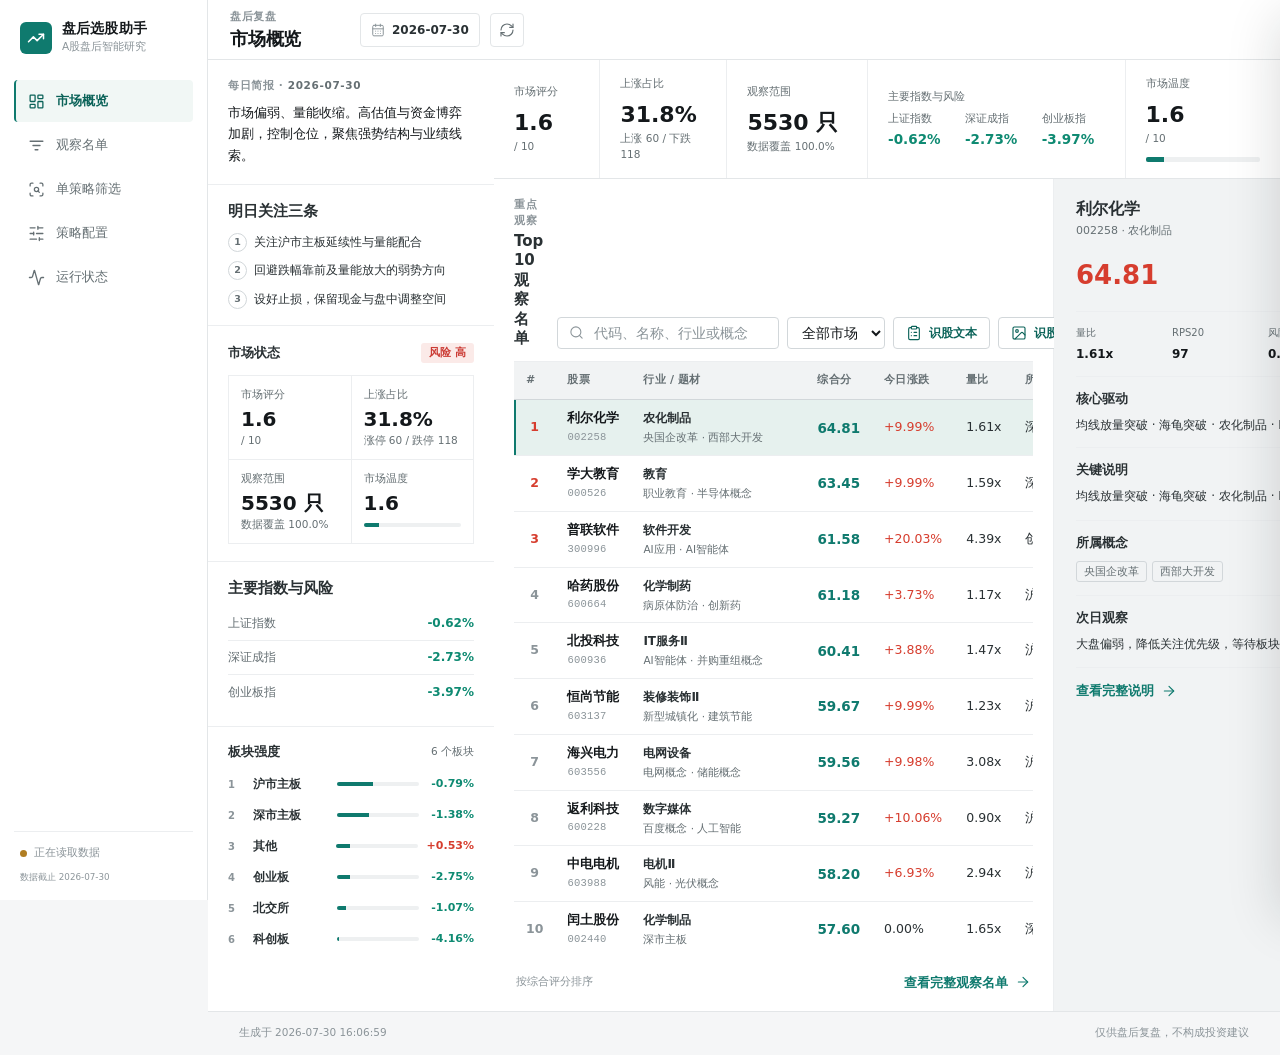
==== commit b70e8f92: "feat(web): 重构为浅色专业金融工作台 UI/UX 纯 UI/UX 重构，业务逻辑/数据/接口 100% 不变。  - 删除历史 Fluid Exchange 深色赛博覆盖层，app.css " ====
--- a/site/index.html
+++ b/site/index.html
@@ -3,17 +3,16 @@
 <head>
   <meta charset="utf-8">
   <meta name="viewport" content="width=device-width,initial-scale=1,viewport-fit=cover">
-  <meta name="theme-color" content="#031527">
+  <meta name="theme-color" content="#f5f6f7">
   <title>A股盘后选股助手</title>
-  <link rel="preload" as="image" href="assets/fluid-market-field.png">
-  <link rel="stylesheet" href="assets/app.css?v=20260726-1">
+  <link rel="stylesheet" href="assets/app.css?v=20260821-4">
 </head>
 <body data-active-view="overview">
   <div class="app-shell">
     <aside class="sidebar">
       <div class="brand">
         <span class="brand-mark"><i data-lucide="trending-up"></i></span>
-        <span><strong>FLUID EXCHANGE</strong><small>A股盘后选股助手</small></span>
+        <span><strong>盘后选股助手</strong><small>A股盘后智能研究</small></span>
       </div>
       <nav class="nav-list" aria-label="主导航">
         <button class="nav-item active" data-view="overview"><i data-lucide="layout-dashboard"></i><span>市场概览</span></button>
@@ -30,7 +29,6 @@
 
     <div class="workspace">
       <header class="topbar">
-        <div class="fluid-wordmark"><strong>FLUID EXCHANGE</strong><small>A股盘后选股助手</small></div>
         <div class="title-row">
           <div>
             <p class="page-context" id="view-context">盘后复盘</p>
@@ -251,8 +249,8 @@
   </aside>
 
   <div class="toast" id="toast" role="status"></div>
-  <div class="pointer-aura" id="pointer-aura" aria-hidden="true"></div>
   <script src="assets/lucide.min.js"></script>
-  <script src="assets/app.js?v=20260726-1"></script>
+  <script src="assets/app.js?v=20260821-2"></script>
+  <script src="assets/ths_export.js?v=20260821-1"></script>
 </body>
 </html>
--- a/site/assets/app.css
+++ b/site/assets/app.css
@@ -1,395 +1,748 @@
+/* =====================================================================
+   A股盘后选股助手 — 单一 Design System
+   风格：浅色专业金融研究工作台（Swiss / Minimalism · 数据密集 · 克制动效）
+   说明：本文件为唯一视觉来源，已移除历史 Fluid Exchange 深色覆盖层。
+   上涨=红 / 下跌=绿（A 股金融语义，不可为统一主题而改）。
+   ===================================================================== */
+
+/* ----- 1. tokens ----- */
 :root {
-  --ink: #18201e;
-  --muted: #68716e;
-  --faint: #8a9390;
-  --line: #dde2df;
-  --line-strong: #cbd2ce;
-  --canvas: #f6f7f6;
+  /* ink / text */
+  --ink: #14181b;
+  --text: #2a3134;
+  --muted: #656f73;
+  --faint: #8b9499;
+
+  /* surfaces */
+  --canvas: #f5f6f7;
   --surface: #ffffff;
-  --surface-soft: #f0f3f1;
-  --sidebar: #151d1b;
-  --sidebar-soft: #202b28;
-  --teal: #12675b;
-  --teal-strong: #0b554b;
-  --teal-soft: #e7f0ed;
-  --coral: #d85443;
-  --coral-strong: #bd4435;
-  --coral-soft: #f9e9e5;
-  --amber: #b9822f;
-  --amber-soft: #f6efe0;
-  --positive: #d33931;
-  --negative: #08715a;
-  --danger: #c63f38;
-  --sidebar-width: 168px;
-}
-
+  --surface-soft: #f1f3f4;
+  --surface-sunken: #eef0f1;
+  --sidebar: #ffffff;
+
+  /* lines */
+  --line: #e3e6e8;
+  --line-strong: #d2d7da;
+  --hairline: #eceef0;
+
+  /* primary accent (single, restrained teal) */
+  --primary: #0f7a6e;
+  --primary-strong: #0a6258;
+  --primary-soft: #e6f1ee;
+  --primary-tint: #f1f7f5;
+
+  /* semantic — A 股：上涨红 / 下跌绿 */
+  --positive: #d63d2e;
+  --positive-soft: #fbe9e6;
+  --negative: #0e8a72;
+  --negative-soft: #e4f3ef;
+  --warn: #b07d22;
+  --warn-soft: #f7eed6;
+  --danger: #cb3b34;
+  --danger-soft: #fbeae8;
+  --green: #0e8a72;          /* used by breakdownRow healthy bars */
+  --amber: #b07d22;
+  --amber-soft: #f7eed6;
+  --coral: #d63d2e;          /* kept for breakdownRow risk bar + tag.accent */
+  --coral-soft: #fbe9e6;
+
+  /* shape */
+  --radius-sm: 4px;
+  --radius: 6px;
+  --radius-lg: 8px;
+  --radius-xl: 10px;
+
+  /* motion */
+  --t-fast: 120ms;
+  --t: 180ms;
+  --t-slow: 220ms;
+  --ease: cubic-bezier(.2, .8, .2, 1);
+
+  /* metrics */
+  --sidebar-width: 208px;
+  --topbar-height: 60px;
+  --row-height: 46px;
+  --density-pad: 9px 12px;
+
+  /* shadows */
+  --shadow-sm: 0 1px 2px rgba(20, 24, 27, .06);
+  --shadow: 0 6px 20px rgba(20, 24, 27, .09);
+  --shadow-lg: 0 18px 50px rgba(20, 24, 27, .16);
+}
+
+/* ----- 2. reset / base ----- */
 * { box-sizing: border-box; }
-html { color-scheme: light; }
+html { color-scheme: light; -webkit-text-size-adjust: 100%; overflow-x: clip; }
 body {
   margin: 0;
+  min-height: 100vh;
   background: var(--canvas);
-  color: var(--ink);
-  font-family: "Segoe UI", "Microsoft YaHei UI", "Microsoft YaHei", sans-serif;
-  font-size: 14px;
+  color: var(--text);
+  font-family: system-ui, "Segoe UI", "Microsoft YaHei UI", "PingFang SC", "Microsoft YaHei", sans-serif;
+  font-size: 13.5px;
+  line-height: 1.5;
   letter-spacing: 0;
-}
-button, input, select { font: inherit; letter-spacing: 0; }
+  -webkit-font-smoothing: antialiased;
+  text-rendering: optimizeLegibility;
+}
+button, input, select, textarea { font: inherit; letter-spacing: 0; color: inherit; }
 button { cursor: pointer; }
-button:focus-visible, input:focus-visible, select:focus-visible {
-  outline: 2px solid rgba(18, 103, 91, .38);
+a { color: var(--primary); }
+:focus-visible { outline: 2px solid rgba(15, 122, 110, .55); outline-offset: 2px; }
+button:focus-visible, input:focus-visible, select:focus-visible, [tabindex]:focus-visible {
+  outline: 2px solid rgba(15, 122, 110, .55);
   outline-offset: 2px;
 }
-svg { width: 17px; height: 17px; stroke-width: 1.8; }
-h1, h2, h3, p { margin-top: 0; }
-h1 { margin-bottom: 0; font-size: 21px; line-height: 1.2; }
-h2 { margin-bottom: 0; font-size: 16px; line-height: 1.35; }
-h3 { margin-bottom: 9px; font-size: 13px; line-height: 1.4; }
-.visually-hidden { position: absolute !important; width: 1px; height: 1px; padding: 0; margin: -1px; overflow: hidden; clip: rect(0, 0, 0, 0); white-space: nowrap; border: 0; }
-
+svg { width: 16px; height: 16px; stroke-width: 1.7; flex-shrink: 0; }
+h1, h2, h3, h4, p { margin-top: 0; }
+h1 { margin-bottom: 0; font-size: 18px; line-height: 1.25; font-weight: 600; letter-spacing: -.01em; }
+h2 { margin-bottom: 0; font-size: 15px; line-height: 1.3; font-weight: 600; letter-spacing: -.005em; }
+h3 { margin-bottom: 8px; font-size: 12.5px; line-height: 1.4; font-weight: 600; }
+p { margin-bottom: 0; }
+.num, .report-date b, th, td, .score-cell, .brief-metrics strong, .market-evidence strong,
+.index-item strong, .inspector-metrics dd, .health-list dd, .scheduler-meta dd,
+.custom-result-count strong, .breakdown-row span:last-child { font-variant-numeric: tabular-nums; }
+.visually-hidden {
+  position: absolute !important; width: 1px; height: 1px; padding: 0; margin: -1px;
+  overflow: hidden; clip: rect(0, 0, 0, 0); white-space: nowrap; border: 0;
+}
+.positive { color: var(--positive) !important; }
+.negative { color: var(--negative) !important; }
+
+/* ----- 3. layout ----- */
 .app-shell { min-height: 100vh; }
+.workspace { min-height: 100vh; margin-left: var(--sidebar-width); display: flex; flex-direction: column; }
+main { flex: 1; min-width: 0; }
+.view { display: none; }
+.view.active { display: block; }
+
+/* ----- 4. navigation ----- */
 .sidebar {
   position: fixed;
   inset: 0 auto 0 0;
   z-index: 30;
   width: var(--sidebar-width);
-  padding: 18px 10px 16px;
+  padding: 18px 14px 14px;
   background: var(--sidebar);
-  color: #fff;
+  border-right: 1px solid var(--line);
   display: flex;
   flex-direction: column;
 }
-.brand { min-height: 42px; padding: 0 5px; display: flex; align-items: center; gap: 10px; }
-.brand-mark { width: 34px; height: 34px; flex: 0 0 auto; display: grid; place-items: center; border-radius: 5px; background: var(--coral); color: #fff; font-size: 17px; font-weight: 800; }
+.brand { min-height: 40px; padding: 0 6px; display: flex; align-items: center; gap: 10px; }
+.brand-mark {
+  width: 32px; height: 32px; flex: 0 0 auto;
+  display: grid; place-items: center;
+  border-radius: var(--radius);
+  background: var(--primary); color: #fff;
+}
+.brand-mark svg { width: 18px; height: 18px; stroke-width: 2; }
 .brand strong, .brand small { display: block; }
-.brand strong { font-size: 14px; line-height: 1.2; }
-.brand small { margin-top: 4px; color: #95a19d; font-size: 11px; }
-.nav-list { display: grid; gap: 3px; margin-top: 28px; }
-.nav-item { width: 100%; min-height: 42px; padding: 0 10px; border: 0; border-left: 2px solid transparent; border-radius: 3px; background: transparent; color: #b9c3bf; display: flex; align-items: center; gap: 10px; text-align: left; }
-.nav-item:hover { background: rgba(255,255,255,.055); color: #fff; }
-.nav-item.active { border-left-color: #48b9a3; background: var(--sidebar-soft); color: #fff; font-weight: 700; }
-.sidebar-foot { margin-top: auto; padding: 13px 6px 0; border-top: 1px solid rgba(255,255,255,.12); color: #96a29e; font-size: 11px; }
+.brand strong { font-size: 13.5px; line-height: 1.15; font-weight: 700; letter-spacing: .01em; color: var(--ink); }
+.brand small { margin-top: 3px; color: var(--faint); font-size: 10.5px; }
+.nav-list { display: grid; gap: 2px; margin-top: 22px; }
+.nav-item {
+  width: 100%; min-height: 42px; padding: 0 12px;
+  border: 0; border-left: 2px solid transparent; border-radius: var(--radius-sm);
+  background: transparent; color: var(--muted);
+  display: flex; align-items: center; gap: 11px;
+  text-align: left; font-size: 13px; font-weight: 500;
+  transition: background var(--t-fast) var(--ease), color var(--t-fast) var(--ease), border-color var(--t-fast) var(--ease);
+}
+.nav-item svg { width: 17px; height: 17px; stroke-width: 1.8; }
+.nav-item:hover { background: var(--surface-soft); color: var(--ink); }
+.nav-item.active {
+  border-left-color: var(--primary);
+  background: var(--primary-tint);
+  color: var(--primary-strong);
+  font-weight: 600;
+}
+.sidebar-foot {
+  margin-top: auto; padding: 13px 6px 2px;
+  border-top: 1px solid var(--hairline);
+  color: var(--faint); font-size: 10.5px;
+}
 .sidebar-foot > span { display: flex; align-items: center; gap: 7px; }
-.sidebar-foot small { display: block; margin-top: 13px; color: #7f8b87; line-height: 1.5; }
+.sidebar-foot small { display: block; margin-top: 10px; color: var(--faint); line-height: 1.5; }
 .status-dot { width: 7px; height: 7px; border-radius: 50%; background: var(--amber); }
-.status-dot.ok { background: #43b08f; }
-.status-dot.error { background: #dd6a59; }
-
-.workspace { min-height: 100vh; margin-left: var(--sidebar-width); }
-.topbar { position: sticky; top: 0; z-index: 20; min-height: 64px; padding: 10px 18px 10px 24px; background: rgba(255,255,255,.98); border-bottom: 1px solid var(--line); display: flex; align-items: center; justify-content: space-between; gap: 24px; }
+.status-dot.ok { background: var(--negative); }
+.status-dot.error { background: var(--danger); }
+
+/* mobile bottom nav (kept 5 items, safe-area, ≥44px hit) */
+.mobile-nav { display: none; }
+
+/* ----- 5. topbar ----- */
+.topbar {
+  position: sticky; top: 0; z-index: 20;
+  min-height: var(--topbar-height);
+  padding: 0 22px;
+  background: var(--surface);
+  border-bottom: 1px solid var(--line);
+  display: flex; align-items: center; gap: 16px;
+}
 .title-row, .topbar-actions { display: flex; align-items: center; gap: 10px; }
-.title-row > div { min-width: 112px; }
-.page-context, .section-label { display: block; margin: 0 0 4px; color: var(--muted); font-size: 11px; font-weight: 600; }
-.report-date { min-height: 34px; padding: 0 10px; border: 1px solid var(--line); border-radius: 4px; color: #4c5753; display: inline-flex; align-items: center; font-size: 12px; font-variant-numeric: tabular-nums; }
-.icon-button, .primary-button, .secondary-button, .ghost-button, .text-button { min-height: 36px; border: 0; border-radius: 4px; display: inline-flex; align-items: center; justify-content: center; gap: 7px; }
-.icon-button { width: 36px; padding: 0; border: 1px solid var(--line); background: var(--surface); color: var(--ink); }
-.icon-button:hover { background: var(--surface-soft); }
-.primary-button { padding: 0 14px; background: var(--teal); color: #fff; font-weight: 700; }
-.primary-button:hover { background: var(--teal-strong); }
-.primary-button:disabled, .secondary-button:disabled, .ghost-button:disabled { opacity: .5; cursor: not-allowed; }
-.secondary-button { padding: 0 13px; border: 1px solid #cbd9d4; background: var(--teal-soft); color: var(--teal-strong); font-weight: 700; }
-.ghost-button { padding: 0 10px; background: transparent; color: #4d5955; }
-.ghost-button:hover { background: var(--surface-soft); }
-.text-button { padding: 0; background: transparent; color: var(--teal); font-weight: 700; }
-
-.view { display: none; }
-.view.active { display: block; }
-.page-view { padding: 24px clamp(18px, 2.5vw, 36px) 44px; }
-
-.overview-workbench { min-height: calc(100vh - 64px); display: grid; grid-template-columns: 282px minmax(0, 1fr); background: var(--surface); }
-.daily-brief { min-width: 0; padding: 24px 18px 32px; border-right: 1px solid var(--line); background: #fbfcfb; }
-.brief-intro { padding-bottom: 20px; border-bottom: 1px solid var(--line); }
-.brief-intro .section-label b { font-weight: 500; }
-.market-guidance { margin: 10px 0 0; color: #31413d; font-size: 14px; font-weight: 650; line-height: 1.7; }
-.brief-section { padding: 19px 0; border-bottom: 1px solid var(--line); }
-.brief-section:last-child { border-bottom: 0; }
-.brief-section h2 { font-size: 13px; }
-.inline-heading { display: flex; align-items: center; justify-content: space-between; gap: 12px; }
-.guardrail-list { margin: 13px 0 0; padding: 0; counter-reset: guardrail; list-style: none; display: grid; gap: 12px; }
-.guardrail-list li { counter-increment: guardrail; position: relative; padding-left: 27px; color: #45514d; font-size: 12px; line-height: 1.55; }
-.guardrail-list li::before { content: counter(guardrail); position: absolute; left: 0; top: 1px; width: 17px; height: 17px; border: 1px solid var(--line-strong); border-radius: 50%; color: var(--muted); display: grid; place-items: center; font-size: 10px; }
-.risk-inline { color: var(--danger); font-size: 11px; font-weight: 700; }
-.risk-inline.low { color: var(--negative); }
-.brief-metrics { margin-top: 13px; display: grid; grid-template-columns: repeat(2, minmax(0, 1fr)); }
-.brief-metrics > div { min-height: 78px; padding: 10px 8px; border-right: 1px solid var(--line); border-bottom: 1px solid var(--line); }
-.brief-metrics > div:nth-child(2n) { border-right: 0; padding-left: 14px; }
-.brief-metrics > div:nth-last-child(-n+2) { border-bottom: 0; }
-.brief-metrics span, .brief-metrics small { display: block; color: var(--muted); font-size: 11px; }
-.brief-metrics strong { display: inline-block; margin: 7px 3px 5px 0; font-size: 20px; line-height: 1; font-variant-numeric: tabular-nums; }
-.brief-metrics small { line-height: 1.45; }
-.mini-track { width: 100%; height: 5px; margin-top: 7px; overflow: hidden; background: #e3e7e5; }
-.mini-track i { display: block; width: 0; height: 100%; background: var(--coral); }
-.index-ledger { margin-top: 10px; }
-.index-item { min-height: 35px; border-bottom: 1px solid #e7ebe9; display: flex; align-items: center; justify-content: space-between; gap: 10px; }
-.index-item:last-child { border-bottom: 0; }
-.index-item span { color: #55615d; font-size: 12px; }
-.index-item strong { font-size: 12px; font-variant-numeric: tabular-nums; }
-.positive { color: var(--positive) !important; }
-.negative { color: var(--negative) !important; }
-.sector-brief .inline-heading span { color: var(--muted); font-size: 11px; }
-.sector-list { margin-top: 10px; display: grid; gap: 1px; }
-.sector-item { min-height: 31px; display: grid; grid-template-columns: 18px minmax(74px, 1fr) 1.2fr auto; align-items: center; gap: 8px; }
-.sector-item > b { color: var(--faint); font-size: 10px; font-weight: 600; }
-.sector-item strong { overflow: hidden; text-overflow: ellipsis; white-space: nowrap; font-size: 11px; }
-.sector-bar { height: 4px; overflow: hidden; background: #e4e7e5; }
-.sector-bar span { display: block; height: 100%; background: var(--amber); }
-.sector-item em { min-width: 47px; text-align: right; font-style: normal; font-size: 11px; font-weight: 700; }
-
-.overview-main { min-width: 0; }
-.market-evidence { min-height: 140px; border-bottom: 1px solid var(--line); display: grid; grid-template-columns: .65fr .75fr .8fr 1.6fr .95fr; }
-.market-evidence > div { min-width: 0; padding: 25px 22px; border-right: 1px solid var(--line); }
-.market-evidence > div:last-child { border-right: 0; }
-.market-evidence span { display: block; margin-bottom: 15px; color: var(--muted); font-size: 11px; }
-.market-evidence strong { display: inline-block; margin-right: 3px; font-size: 23px; font-variant-numeric: tabular-nums; }
-.market-evidence small { color: var(--muted); font-size: 11px; }
-.evidence-indexes #evidence-index-grid { display: grid; grid-template-columns: repeat(3, 1fr); gap: 16px; }
-.evidence-indexes #evidence-index-grid div { min-width: 0; }
-.evidence-indexes #evidence-index-grid span { margin-bottom: 7px; white-space: nowrap; }
-.evidence-indexes #evidence-index-grid strong { font-size: 14px; }
-.evidence-temperature i { display: block; width: 100%; height: 6px; margin-top: 14px; overflow: hidden; background: #e3e7e5; }
-.evidence-temperature i b { display: block; width: 0; height: 100%; background: var(--coral); }
-
-.focus-workspace { min-height: calc(100vh - 204px); display: grid; grid-template-columns: minmax(580px, 1fr) minmax(330px, 380px); }
-.focus-list-surface { min-width: 0; padding: 20px 20px 14px; border-right: 1px solid var(--line); }
-.focus-toolbar { min-height: 46px; margin-bottom: 13px; display: flex; align-items: flex-end; justify-content: space-between; gap: 16px; }
-.compact-filters { display: flex; align-items: center; gap: 8px; }
-.search-box { min-width: 260px; height: 38px; padding: 0 10px; border: 1px solid var(--line-strong); border-radius: 4px; background: var(--surface); color: var(--muted); display: flex; align-items: center; gap: 8px; }
-.search-box.compact { min-width: 230px; height: 34px; }
-.search-box input { min-width: 0; flex: 1; border: 0; outline: 0; background: transparent; color: var(--ink); }
-select, input[type="date"], input[type="number"], input[type="time"] { min-height: 36px; padding: 0 10px; border: 1px solid var(--line-strong); border-radius: 4px; background: var(--surface); color: var(--ink); }
-.compact-filters select { min-height: 34px; }
-.table-wrap { width: 100%; overflow: auto; border-top: 1px solid var(--line); }
-table { width: 100%; border-collapse: collapse; white-space: nowrap; font-size: 12px; }
-th, td { height: 48px; padding: 8px 10px; border-bottom: 1px solid var(--line); text-align: left; vertical-align: middle; }
-th { position: sticky; top: 0; z-index: 2; height: 36px; background: #f7f9f8; color: #5c6763; font-size: 11px; font-weight: 650; }
-tbody tr { transition: background .12s; }
-tbody tr:hover, tbody tr.selected { background: #f0f5f3; }
+.title-row { flex: 1; min-width: 0; }
+.title-row > div { min-width: 120px; }
+.page-context, .section-label {
+  display: block; margin: 0 0 3px;
+  color: var(--faint); font-size: 10.5px; font-weight: 600;
+  letter-spacing: .06em; text-transform: uppercase;
+}
+.title-row h1 { color: var(--ink); }
+.report-date {
+  min-height: 34px; padding: 0 10px;
+  border: 1px solid var(--line); border-radius: var(--radius-sm);
+  color: var(--muted);
+  display: inline-flex; align-items: center; gap: 7px;
+  font-size: 12px;
+}
+.report-date svg { width: 14px; height: 14px; color: var(--faint); }
+.report-date b { font-weight: 600; color: var(--text); }
+.topbar-actions { margin-left: auto; }
+
+/* ----- 6. controls ----- */
+.icon-button, .primary-button, .secondary-button, .ghost-button, .text-button {
+  min-height: 34px; border-radius: var(--radius-sm);
+  display: inline-flex; align-items: center; justify-content: center; gap: 7px;
+  font-size: 13px; font-weight: 600;
+  transition: background var(--t-fast) var(--ease), border-color var(--t-fast) var(--ease), color var(--t-fast) var(--ease), box-shadow var(--t-fast) var(--ease);
+}
+.primary-button { padding: 0 14px; border: 0; background: var(--primary); color: #fff; }
+.primary-button:hover { background: var(--primary-strong); }
+.secondary-button { padding: 0 12px; border: 1px solid var(--line-strong); background: var(--surface); color: var(--primary-strong); }
+.secondary-button:hover { background: var(--primary-soft); border-color: var(--primary); }
+.ghost-button { padding: 0 11px; border: 1px solid transparent; background: transparent; color: var(--muted); }
+.ghost-button:hover { background: var(--surface-soft); color: var(--ink); }
+.icon-button { width: 34px; padding: 0; border: 1px solid var(--line); background: var(--surface); color: var(--muted); }
+.icon-button:hover { border-color: var(--line-strong); background: var(--surface-soft); color: var(--ink); }
+.text-button { padding: 0; min-height: auto; background: transparent; border: 0; color: var(--primary); }
+.text-button:hover { color: var(--primary-strong); }
+.primary-button:disabled, .secondary-button:disabled, .ghost-button:disabled, .icon-button:disabled { opacity: .45; cursor: not-allowed; }
+
+.search-box {
+  min-width: 240px; height: 34px; padding: 0 11px;
+  border: 1px solid var(--line-strong); border-radius: var(--radius-sm);
+  background: var(--surface); color: var(--muted);
+  display: flex; align-items: center; gap: 8px;
+  transition: border-color var(--t-fast) var(--ease), box-shadow var(--t-fast) var(--ease);
+}
+.search-box svg { width: 15px; height: 15px; color: var(--faint); }
+.search-box:focus-within { border-color: var(--primary); box-shadow: 0 0 0 3px rgba(15, 122, 110, .1); }
+.search-box input { min-width: 0; flex: 1; border: 0; outline: 0; background: transparent; color: var(--ink); height: 100%; }
+.search-box input::placeholder { color: var(--faint); }
+.search-box.compact { min-width: 220px; height: 32px; }
+
+select, input[type="date"], input[type="number"], input[type="time"] {
+  min-height: 34px; padding: 0 10px;
+  border: 1px solid var(--line-strong); border-radius: var(--radius-sm);
+  background: var(--surface); color: var(--ink);
+  transition: border-color var(--t-fast) var(--ease), box-shadow var(--t-fast) var(--ease);
+}
+select:focus, input:focus { border-color: var(--primary); box-shadow: 0 0 0 3px rgba(15, 122, 110, .1); }
+.compact-filters select { min-height: 32px; }
+
+.segmented { display: inline-flex; padding: 3px; background: var(--surface-sunken); border-radius: var(--radius-sm); }
+.segmented button {
+  min-height: 28px; padding: 0 14px; border: 0; border-radius: 3px;
+  background: transparent; color: var(--muted);
+  font-size: 12.5px; font-weight: 600;
+  transition: background var(--t-fast) var(--ease), color var(--t-fast) var(--ease);
+}
+.segmented button:hover { color: var(--ink); }
+.segmented button.active { background: var(--surface); color: var(--ink); box-shadow: var(--shadow-sm); }
+
+/* switch */
+.switch { position: relative; width: 34px; height: 19px; flex-shrink: 0; }
+.switch input { position: absolute; opacity: 0; width: 100%; height: 100%; margin: 0; cursor: pointer; }
+.switch span { position: absolute; inset: 0; border-radius: 10px; background: #c3cacd; transition: background var(--t) var(--ease); }
+.switch span::after { content: ""; position: absolute; width: 13px; height: 13px; left: 3px; top: 3px; border-radius: 50%; background: #fff; box-shadow: var(--shadow-sm); transition: transform var(--t) var(--ease); }
+.switch input:checked + span { background: var(--primary); }
+.switch input:checked + span::after { transform: translateX(15px); }
+.switch input:focus-visible + span { box-shadow: 0 0 0 3px rgba(15, 122, 110, .18); }
+
+/* ----- 7. data table ----- */
+.toolbar { display: flex; align-items: center; gap: 10px; }
+.page-toolbar { margin-bottom: 14px; flex-wrap: wrap; }
+.table-wrap { width: 100%; overflow: auto; }
+table { width: 100%; border-collapse: collapse; white-space: nowrap; font-size: 12.5px; }
+th, td {
+  height: var(--row-height); padding: var(--density-pad);
+  border-bottom: 1px solid var(--hairline);
+  text-align: left; vertical-align: middle;
+}
+th {
+  position: sticky; top: 0; z-index: 2; height: 38px;
+  background: var(--surface-soft);
+  border-bottom: 1px solid var(--line-strong);
+  color: var(--muted); font-size: 11px; font-weight: 600; letter-spacing: .02em;
+}
+th.num, td.num { text-align: right; }
+tbody tr { transition: background var(--t-fast) var(--ease); }
+tbody tr:hover { background: var(--primary-tint); }
+tbody tr.selected { background: var(--primary-soft); box-shadow: inset 2px 0 0 var(--primary); }
 tbody tr:last-child td { border-bottom: 0; }
-.rank-cell { width: 38px; text-align: center; font-weight: 700; color: var(--muted); }
+.rank-cell { width: 36px; text-align: center; font-weight: 700; color: var(--faint); }
 .rank-cell.top { color: var(--positive); }
 .stock-cell strong, .stock-cell small { display: block; }
-.stock-cell strong { margin-bottom: 3px; color: #24312d; font-size: 13px; }
-.stock-cell small { color: var(--faint); font-family: Consolas, monospace; font-size: 10px; }
-.score-cell { font-size: 14px; font-weight: 800; color: var(--teal); font-variant-numeric: tabular-nums; }
+.stock-cell strong { margin-bottom: 2px; color: var(--ink); font-size: 12.5px; font-weight: 600; }
+.stock-cell small { color: var(--faint); font-family: ui-monospace, "SF Mono", Consolas, monospace; font-size: 10.5px; letter-spacing: .02em; }
+.score-cell { font-size: 13.5px; font-weight: 700; color: var(--primary); }
 .context-cell { min-width: 150px; }
 .context-cell strong, .context-cell small { display: block; max-width: 210px; overflow: hidden; text-overflow: ellipsis; }
-.context-cell strong { margin-bottom: 4px; font-size: 12px; }
-.context-cell small { color: var(--muted); font-size: 10px; }
-.signal-cell { min-width: 190px; max-width: 300px; white-space: normal; }
-.signal-summary { color: #45524e; font-size: 12px; line-height: 1.6; }
-.formula-hit-summary { color: #4c5854; font-size: 11px; line-height: 1.5; }
+.context-cell strong { margin-bottom: 3px; font-size: 12px; font-weight: 600; color: var(--text); }
+.context-cell small { color: var(--muted); font-size: 10.5px; }
+.signal-cell { min-width: 180px; max-width: 300px; white-space: normal; }
+.signal-summary { color: var(--text); font-size: 12px; line-height: 1.55; }
+.formula-hit-summary { color: var(--muted); font-size: 11.5px; line-height: 1.5; }
 .tag-list { display: flex; flex-wrap: wrap; gap: 5px; }
-.tag { display: inline-flex; align-items: center; min-height: 22px; padding: 2px 6px; border: 1px solid #d4dad7; border-radius: 3px; background: #f8f9f8; color: #4b5a55; font-size: 10px; line-height: 1.2; }
-.tag.accent { border-color: #e8c9c1; background: var(--coral-soft); color: #954636; }
-.tag.risk { border-color: #e7c9c4; background: #fbefec; color: var(--danger); }
+.tag {
+  display: inline-flex; align-items: center; min-height: 21px; padding: 1px 7px;
+  border: 1px solid var(--line-strong); border-radius: 3px;
+  background: var(--surface-soft); color: var(--muted);
+  font-size: 10.5px; line-height: 1.2;
+}
+.tag.accent { border-color: rgba(214, 61, 46, .28); background: var(--positive-soft); color: var(--positive); }
+.tag.risk { border-color: rgba(203, 59, 52, .26); background: var(--danger-soft); color: var(--danger); }
 .risk-quiet { color: var(--faint); font-size: 11px; }
-.detail-button { width: 30px; min-height: 30px; border-color: transparent; background: transparent; }
-.empty-state { padding: 30px; color: var(--muted); text-align: center; }
-.table-footer { min-height: 48px; padding: 9px 4px 0; color: var(--muted); display: flex; align-items: center; justify-content: space-between; gap: 14px; font-size: 11px; }
-
-.stock-inspector { min-width: 0; padding: 24px 22px; background: #fbfcfb; }
-.stock-inspector header { min-height: 48px; display: flex; justify-content: space-between; gap: 14px; }
-.stock-inspector header h2 { font-size: 17px; }
-.stock-inspector header p { margin: 4px 0 0; color: var(--muted); font-size: 11px; }
-.stock-inspector header > span { color: var(--muted); font-size: 11px; }
-.inspector-score { padding: 12px 0 18px; border-bottom: 1px solid var(--line); display: flex; align-items: baseline; gap: 10px; }
-.inspector-score strong { color: var(--positive); font-size: 28px; }
-.inspector-score em { font-style: normal; font-size: 13px; font-weight: 700; }
-.inspector-metrics { margin: 0; padding: 14px 0; border-bottom: 1px solid var(--line); display: grid; grid-template-columns: repeat(3, 1fr); gap: 14px; }
+.detail-button { width: 30px; min-height: 30px; border-color: transparent; background: transparent; color: var(--faint); }
+.detail-button:hover { border-color: var(--line); background: var(--surface-soft); color: var(--primary); }
+.empty-state { padding: 28px; color: var(--faint); text-align: center; font-size: 12px; }
+.table-footer {
+  min-height: 42px; padding: 9px 2px 0;
+  color: var(--faint);
+  display: flex; align-items: center; justify-content: space-between; gap: 14px;
+  font-size: 11px;
+}
+
+/* ----- 8. overview ----- */
+.page-view { padding: 22px clamp(18px, 2.4vw, 34px) 44px; }
+.overview-workbench {
+  min-height: calc(100vh - var(--topbar-height));
+  display: grid;
+  grid-template-columns: 286px minmax(0, 1fr);
+  background: var(--surface);
+}
+.brief-intro, .brief-section {
+  padding: 18px 20px;
+  border-bottom: 1px solid var(--hairline);
+}
+.brief-section:last-child { border-bottom: 0; }
+.brief-section { padding-top: 17px; padding-bottom: 17px; }
+.brief-intro .section-label b { font-weight: 600; color: var(--muted); }
+.market-guidance { margin: 8px 0 0; color: var(--ink); font-size: 13px; font-weight: 500; line-height: 1.65; }
+.inline-heading { display: flex; align-items: center; justify-content: space-between; gap: 12px; }
+.inline-heading h2 { font-size: 13px; }
+.guardrail-list {
+  margin: 11px 0 0; padding: 0; counter-reset: guardrail; list-style: none;
+  display: grid; gap: 10px;
+}
+.guardrail-list li {
+  counter-increment: guardrail; position: relative; padding-left: 26px;
+  color: var(--text); font-size: 12px; line-height: 1.55;
+}
+.guardrail-list li::before {
+  content: counter(guardrail); position: absolute; left: 0; top: 0;
+  width: 17px; height: 17px; border: 1px solid var(--line-strong); border-radius: 50%;
+  color: var(--muted); display: grid; place-items: center;
+  font-size: 9.5px; font-weight: 700;
+}
+.risk-inline {
+  padding: 2px 8px; border-radius: 3px;
+  background: var(--warn-soft); color: var(--warn);
+  font-size: 10.5px; font-weight: 700;
+}
+.risk-inline.high { background: var(--danger-soft); color: var(--danger); }
+.risk-inline.low { background: var(--negative-soft); color: var(--negative); }
+.brief-metrics {
+  margin-top: 12px;
+  display: grid; grid-template-columns: repeat(2, minmax(0, 1fr));
+  gap: 1px; background: var(--hairline); border: 1px solid var(--hairline);
+}
+.brief-metrics > div { padding: 11px 12px; background: var(--surface); }
+.brief-metrics span, .brief-metrics small { display: block; color: var(--muted); font-size: 10.5px; }
+.brief-metrics span { font-weight: 500; }
+.brief-metrics strong { display: inline-block; margin: 6px 3px 4px 0; font-size: 20px; line-height: 1; color: var(--ink); }
+.brief-metrics small { line-height: 1.45; }
+.mini-track { width: 100%; height: 4px; margin-top: 6px; overflow: hidden; background: var(--surface-sunken); border-radius: 2px; }
+.mini-track i { display: block; width: 0; height: 100%; background: var(--primary); }
+.index-ledger { margin-top: 8px; }
+.index-item { min-height: 34px; border-bottom: 1px solid var(--hairline); display: flex; align-items: center; justify-content: space-between; gap: 10px; }
+.index-item:last-child { border-bottom: 0; }
+.index-item span { color: var(--muted); font-size: 12px; }
+.index-item strong { font-size: 12px; }
+.sector-brief .inline-heading span { color: var(--muted); font-size: 10.5px; }
+.sector-list { margin-top: 9px; display: grid; gap: 1px; }
+.sector-item { min-height: 30px; display: grid; grid-template-columns: 16px minmax(74px, 1fr) 1.1fr auto; align-items: center; gap: 9px; }
+.sector-item > b { color: var(--faint); font-size: 10px; font-weight: 700; }
+.sector-item strong { overflow: hidden; text-overflow: ellipsis; white-space: nowrap; font-size: 11.5px; font-weight: 600; color: var(--text); }
+.sector-bar { height: 4px; overflow: hidden; background: var(--surface-sunken); border-radius: 2px; }
+.sector-bar span { display: block; height: 100%; background: var(--primary); }
+.sector-item em { min-width: 46px; text-align: right; font-style: normal; font-size: 11px; font-weight: 700; }
+
+/* overview main: metrics strip → focus workspace */
+.overview-main { min-width: 0; display: flex; flex-direction: column; }
+.market-evidence {
+  min-height: 76px; border-bottom: 1px solid var(--line);
+  display: grid; grid-template-columns: .62fr .74fr .82fr 1.5fr .9fr;
+}
+.market-evidence > div {
+  min-width: 0; padding: 16px 20px; border-right: 1px solid var(--hairline);
+  display: flex; flex-direction: column; justify-content: center;
+}
+.market-evidence > div:last-child { border-right: 0; }
+.market-evidence span { display: block; margin-bottom: 6px; color: var(--muted); font-size: 10.5px; }
+.market-evidence strong { display: inline-block; margin-right: 3px; font-size: 22px; color: var(--ink); }
+.market-evidence small { color: var(--muted); font-size: 10.5px; }
+.evidence-indexes #evidence-index-grid { display: grid; grid-template-columns: repeat(3, 1fr); gap: 14px; }
+.evidence-indexes #evidence-index-grid div { min-width: 0; display: flex; flex-direction: column; gap: 3px; }
+.evidence-indexes #evidence-index-grid span { margin-bottom: 0; white-space: nowrap; font-size: 10.5px; }
+.evidence-indexes #evidence-index-grid strong { font-size: 13.5px; }
+.evidence-temperature strong { display: inline-block; margin-right: 4px; font-size: 22px; }
+.evidence-temperature small { display: inline; }
+.evidence-temperature i { display: block; width: 100%; height: 5px; margin-top: 10px; overflow: hidden; background: var(--surface-sunken); border-radius: 2px; }
+.evidence-temperature i b { display: block; width: 0; height: 100%; background: var(--primary); }
+
+.focus-workspace {
+  flex: 1; display: grid;
+  grid-template-columns: minmax(560px, 1fr) minmax(320px, 380px);
+}
+.focus-list-surface { min-width: 0; padding: 18px 20px 12px; border-right: 1px solid var(--hairline); }
+.focus-list-surface .table-wrap { border-top: 1px solid var(--hairline); }
+.focus-toolbar { min-height: 44px; margin-bottom: 12px; display: flex; align-items: flex-end; justify-content: space-between; gap: 14px; }
+.compact-filters { display: flex; align-items: center; gap: 8px; }
+
+.stock-inspector { min-width: 0; padding: 20px 22px; background: var(--surface-soft); }
+.stock-inspector header { min-height: 46px; display: flex; justify-content: space-between; gap: 14px; align-items: flex-start; }
+.stock-inspector header h2 { font-size: 16px; }
+.stock-inspector header p { margin: 3px 0 0; color: var(--muted); font-size: 11px; }
+.stock-inspector header > span { color: var(--faint); font-size: 10.5px; }
+.inspector-score { padding: 11px 0 16px; border-bottom: 1px solid var(--hairline); display: flex; align-items: baseline; gap: 10px; }
+.inspector-score strong { color: var(--positive); font-size: 26px; font-weight: 700; }
+.inspector-score em { margin-left: auto; font-style: normal; font-size: 13px; font-weight: 700; }
+.inspector-metrics { margin: 0; padding: 13px 0; border-bottom: 1px solid var(--hairline); display: grid; grid-template-columns: repeat(3, 1fr); gap: 12px; }
 .inspector-metrics dt { color: var(--muted); font-size: 10px; }
-.inspector-metrics dd { margin: 5px 0 0; font-size: 12px; font-weight: 700; }
-.stock-inspector section { padding: 15px 0; border-bottom: 1px solid var(--line); }
-.stock-inspector section p { margin: 0; color: #45514d; font-size: 12px; line-height: 1.7; }
-.inspector-detail { margin-top: 15px; }
-
-.toolbar { display: flex; align-items: center; gap: 10px; }
-.page-toolbar { margin-bottom: 14px; }
-.segmented { display: inline-flex; padding: 3px; background: #e9edeb; border-radius: 4px; }
-.segmented button { min-height: 32px; padding: 0 13px; border: 0; border-radius: 3px; background: transparent; color: var(--muted); }
-.segmented button.active { background: var(--surface); color: var(--ink); font-weight: 750; }
-.data-surface, .settings-section { min-width: 0; background: var(--surface); border: 1px solid var(--line); border-radius: 5px; }
-.data-surface { padding: 18px; }
-.data-surface > .table-wrap { border-left: 0; border-right: 0; }
-.surface-heading, .settings-header { min-height: 42px; margin-bottom: 14px; display: flex; align-items: center; justify-content: space-between; gap: 14px; }
+.inspector-metrics dd { margin: 5px 0 0; font-size: 12px; font-weight: 700; color: var(--ink); }
+.stock-inspector section { padding: 13px 0; border-bottom: 1px solid var(--hairline); }
+.stock-inspector section p { margin: 0; color: var(--text); font-size: 12px; line-height: 1.65; }
+.inspector-detail { margin-top: 13px; }
 .muted { color: var(--muted); font-size: 11px; }
-.watchlist-panel { padding-bottom: 10px; }
-
-.custom-layout { min-height: calc(100vh - 132px); border: 1px solid var(--line); border-radius: 5px; background: var(--surface); display: grid; grid-template-columns: 286px minmax(0, 1fr); }
-.formula-index { min-width: 0; padding: 20px 16px; border-right: 1px solid var(--line); background: #fbfcfb; }
-.formula-list { margin: 4px 0 18px; display: grid; gap: 3px; }
-.formula-item { height: 106px; padding: 12px 9px; border: 1px solid transparent; border-radius: 4px; display: grid; grid-template-columns: minmax(0, 1fr) auto; gap: 10px; overflow: hidden; }
-.formula-item:hover { background: #f4f7f5; }
-.formula-item.active { border-color: #cfdad6; background: #eef4f2; }
-.formula-item.disabled { opacity: .58; }
-.formula-item button { min-width: 0; padding: 0; border: 0; background: transparent; color: inherit; text-align: left; }
-.formula-item h3 { margin: 0 0 5px; font-size: 13px; }
-.formula-item p { min-height: 33px; margin: 0; color: var(--muted); font-size: 11px; line-height: 1.5; display: -webkit-box; -webkit-box-orient: vertical; -webkit-line-clamp: 2; overflow: hidden; }
-.formula-item small { display: block; margin-top: 7px; color: var(--teal); font-size: 10px; }
-.custom-results { min-width: 0; padding: 22px; }
+
+/* ----- 9. watchlist ----- */
+.data-surface, .settings-section {
+  min-width: 0; background: var(--surface);
+  border: 1px solid var(--line); border-radius: var(--radius-lg);
+}
+.data-surface { padding: 16px 18px 8px; }
+.surface-heading, .settings-header {
+  min-height: 40px; margin-bottom: 12px;
+  display: flex; align-items: center; justify-content: space-between; gap: 14px;
+}
+.surface-heading h2, .settings-header h2 { font-size: 14px; }
+.watchlist-panel { padding-bottom: 6px; }
+
+/* ----- 10. custom strategy ----- */
+.single-hero {
+  min-height: 104px; padding: 18px 2px 14px;
+  display: flex; align-items: center; justify-content: space-between; gap: 24px;
+}
+.single-hero-copy { min-width: 0; max-width: 720px; }
+.single-hero-copy h2 {
+  margin: 6px 0 6px; color: var(--ink);
+  font-size: 22px; font-weight: 600; line-height: 1.15; letter-spacing: -.015em;
+}
+.single-hero-copy p { max-width: 580px; margin: 0; color: var(--muted); font-size: 12px; line-height: 1.6; }
+.custom-result-count {
+  min-width: 150px; padding: 4px 0 4px 20px;
+  border-left: 1px solid var(--hairline); text-align: right;
+}
+.custom-result-count span, .custom-result-count em { display: block; color: var(--muted); font-size: 10.5px; font-style: normal; }
+.custom-result-count strong {
+  display: inline-block; margin: 2px 6px 2px 0;
+  color: var(--ink); font-size: 34px; font-weight: 700; line-height: 1;
+}
+
+.custom-layout {
+  min-height: calc(100vh - var(--topbar-height) - 132px);
+  border: 1px solid var(--line); border-radius: var(--radius-lg); overflow: hidden;
+  background: var(--surface);
+  display: grid; grid-template-columns: 1fr;
+}
+.formula-index { min-width: 0; padding: 16px 18px 18px; background: var(--surface); }
+.formula-index .surface-heading { margin-bottom: 12px; }
+.formula-index .surface-heading h2 { font-size: 13.5px; }
+.formula-list {
+  margin: 0 0 14px; display: flex;
+  gap: 8px; overflow-x: auto; padding-bottom: 6px;
+  scrollbar-width: thin; scrollbar-color: var(--line-strong) transparent;
+}
+.formula-item {
+  position: relative; flex: 0 0 auto; min-width: 132px; max-width: 168px;
+  padding: 12px 12px 11px;
+  border: 1px solid var(--line); border-radius: var(--radius);
+  background: var(--surface);
+  display: block; overflow: hidden;
+  transition: border-color var(--t) var(--ease), background var(--t) var(--ease), box-shadow var(--t) var(--ease);
+}
+.formula-item:hover { border-color: var(--line-strong); background: var(--surface-soft); }
+.formula-item.active {
+  border-color: var(--primary);
+  background: var(--primary-tint);
+  box-shadow: var(--shadow-sm);
+}
+.formula-item.disabled { opacity: .5; }
+.formula-item button { width: 100%; min-width: 0; padding: 0; border: 0; background: transparent; color: inherit; text-align: left; }
+.formula-order { display: block; color: var(--faint); font-size: 10px; font-weight: 700; letter-spacing: .04em; }
+.formula-icon { width: 26px; height: 26px; margin: 7px 0 7px; color: var(--muted); display: grid; place-items: center; }
+.formula-icon svg { width: 22px; height: 22px; stroke-width: 1.6; }
+.formula-item.active .formula-order { color: var(--primary); }
+.formula-item.active .formula-icon { color: var(--primary); }
+.formula-item h3 { min-height: 32px; margin: 0; font-size: 12px; font-weight: 600; line-height: 1.4; color: var(--text); display: -webkit-box; -webkit-box-orient: vertical; -webkit-line-clamp: 2; }
+.formula-item p { display: none; }
+.formula-item small { display: block; margin-top: 6px; color: var(--muted); font-size: 10.5px; }
+.formula-item.active h3 { color: var(--primary-strong); }
+.formula-item.active small { color: var(--primary); }
+.formula-item .switch { position: absolute; top: 10px; right: 10px; transform: scale(.82); transform-origin: top right; }
+.formula-index > .secondary-button { margin-left: 2px; }
+
+.custom-results { min-width: 0; padding: 18px 20px 12px; border-top: 1px solid var(--hairline); }
 .custom-result-header { display: flex; align-items: flex-start; justify-content: space-between; gap: 20px; }
-.custom-result-header p { max-width: 620px; margin: 6px 0 0; color: var(--muted); font-size: 12px; }
-.custom-result-count { text-align: right; }
-.custom-result-count strong { display: block; color: var(--teal); font-size: 25px; }
-.custom-result-count span { color: var(--muted); font-size: 11px; }
-.formula-summary { margin-top: 18px; padding: 12px 14px; border-left: 3px solid var(--teal); background: var(--surface-soft); color: #42504c; font-size: 12px; line-height: 1.6; }
-.custom-toolbar { margin: 16px 0 10px; justify-content: space-between; }
-
-.settings-section { padding: 20px; }
-.settings-section + .settings-section, .settings-section + .data-surface { margin-top: 16px; }
-.settings-actions { display: flex; gap: 9px; }
-.strategy-grid { display: grid; grid-template-columns: repeat(2, minmax(0, 1fr)); gap: 0 18px; }
-.strategy-card { min-height: 74px; padding: 14px 0; border-bottom: 1px solid var(--line); display: grid; grid-template-columns: 3px minmax(0, 1fr) auto; align-items: start; gap: 11px; }
+.custom-result-header h2 { color: var(--ink); font-size: 16px; }
+.custom-result-header p { max-width: 620px; margin: 5px 0 0; color: var(--muted); font-size: 12px; line-height: 1.5; }
+.formula-summary {
+  margin-top: 12px; padding: 10px 13px;
+  border-left: 3px solid var(--primary); background: var(--primary-tint);
+  color: var(--text); font-size: 12px; line-height: 1.55; border-radius: 0 var(--radius-sm) var(--radius-sm) 0;
+}
+.custom-toolbar { margin: 14px 0 10px; justify-content: space-between; flex-wrap: wrap; }
+
+/* ----- 11. settings ----- */
+.settings-section { padding: 18px 20px; }
+.settings-section + .settings-section, .settings-section + .data-surface, .settings-section + .custom-layout,
+.data-surface + .settings-section, .data-surface + .data-surface { margin-top: 14px; }
+.settings-actions { display: flex; gap: 8px; align-items: center; }
+.strategy-grid { display: grid; grid-template-columns: repeat(2, minmax(0, 1fr)); gap: 0 22px; }
+.strategy-card {
+  min-height: 70px; padding: 14px 0; border-bottom: 1px solid var(--hairline);
+  display: grid; grid-template-columns: 3px minmax(0, 1fr) auto; align-items: start; gap: 11px;
+}
 .strategy-card:nth-last-child(-n+2) { border-bottom: 0; }
-.strategy-card.disabled { opacity: .55; }
-.strategy-card h3 { margin: 0 0 5px; font-size: 13px; }
+.strategy-card.disabled { opacity: .5; }
+.strategy-card h3 { margin: 0 0 5px; font-size: 12.5px; }
 .strategy-card p { margin: 0; color: var(--muted); font-size: 11px; line-height: 1.5; }
-.family-mark { width: 3px; height: 34px; background: var(--amber); }
-.family-mark.trend { background: var(--teal); }
+.family-mark { width: 3px; height: 34px; border-radius: 2px; background: var(--amber); }
+.family-mark.trend { background: var(--primary); }
 .family-mark.pullback { background: var(--negative); }
 .family-mark.event { background: var(--coral); }
-.family-mark.sector { background: #596e8f; }
-.switch { position: relative; width: 36px; height: 20px; }
-.switch input { position: absolute; opacity: 0; }
-.switch span { position: absolute; inset: 0; border-radius: 10px; background: #bec8c4; transition: .15s; }
-.switch span::after { content: ""; position: absolute; width: 14px; height: 14px; left: 3px; top: 3px; border-radius: 50%; background: #fff; transition: .15s; }
-.switch input:checked + span { background: var(--teal); }
-.switch input:checked + span::after { transform: translateX(16px); }
-.form-grid { display: grid; grid-template-columns: repeat(3, minmax(0, 1fr)); gap: 12px; }
-.form-grid label span, .run-controls label span, .option-group > span { display: block; margin-bottom: 6px; color: var(--muted); font-size: 11px; font-weight: 600; }
+.family-mark.sector { background: #52677f; }
+.form-grid { display: grid; grid-template-columns: repeat(3, minmax(0, 1fr)); gap: 14px; }
+.form-grid label span, .run-controls label span, .option-group > span,
+.scheduler-controls > label > span {
+  display: block; margin-bottom: 6px; color: var(--muted); font-size: 11px; font-weight: 600;
+}
+.form-grid label span::after { content: ""; }
 .form-grid input { width: 100%; }
-.option-group { margin-top: 17px; }
+.option-group { margin-top: 16px; }
 .check-row { display: flex; flex-wrap: wrap; gap: 8px; }
-.check-row label { min-height: 34px; padding: 0 10px; border: 1px solid var(--line); border-radius: 3px; background: #fafbfa; display: inline-flex; align-items: center; gap: 7px; font-size: 11px; }
-.check-row input { accent-color: var(--teal); }
+.check-row label {
+  min-height: 32px; padding: 0 11px; border: 1px solid var(--line); border-radius: var(--radius-sm);
+  background: var(--surface-soft);
+  display: inline-flex; align-items: center; gap: 7px; font-size: 11.5px; color: var(--text);
+}
+.check-row input { accent-color: var(--primary); }
 .binary-options { margin-top: 10px; }
 .performance-surface { margin-top: 16px; }
 
-.system-grid { display: grid; grid-template-columns: minmax(0, 1fr) minmax(360px, .9fr); gap: 16px; }
-.health-state, .run-state, .scheduler-state { padding: 4px 8px; border-radius: 3px; background: var(--teal-soft); color: var(--teal); font-size: 11px; font-weight: 800; }
+/* ----- 12. system ----- */
+.system-grid { display: grid; grid-template-columns: minmax(0, 1fr) minmax(360px, .9fr); gap: 14px; }
+.health-state, .run-state, .scheduler-state {
+  padding: 3px 9px; border-radius: 3px; border: 1px solid transparent;
+  background: var(--negative-soft); color: var(--negative);
+  font-size: 10.5px; font-weight: 700;
+}
+.run-state.active { background: var(--primary-soft); color: var(--primary); }
 .scheduler-state:not(.active) { background: var(--surface-soft); color: var(--muted); }
-.scheduler-state.pending { background: var(--amber-soft); color: var(--amber); }
-.health-state.bad { background: var(--coral-soft); color: var(--danger); }
-.health-list { margin: 0; display: grid; grid-template-columns: repeat(2, 1fr); border-top: 1px solid var(--line); border-left: 1px solid var(--line); }
-.health-list div { padding: 12px; border-right: 1px solid var(--line); border-bottom: 1px solid var(--line); }
-.health-list dt { color: var(--muted); font-size: 11px; }
-.health-list dd { margin: 5px 0 0; font-size: 16px; font-weight: 800; }
+.scheduler-state.pending { background: var(--warn-soft); color: var(--warn); }
+.health-state.bad { background: var(--danger-soft); color: var(--danger); }
+.health-list {
+  margin: 0; display: grid; grid-template-columns: repeat(2, 1fr);
+  border-top: 1px solid var(--hairline); border-left: 1px solid var(--hairline);
+}
+.health-list div { padding: 11px 12px; border-right: 1px solid var(--hairline); border-bottom: 1px solid var(--hairline); }
+.health-list dt { color: var(--muted); font-size: 10.5px; }
+.health-list dd { margin: 5px 0 0; font-size: 15px; font-weight: 700; color: var(--ink); }
 .run-controls { display: grid; grid-template-columns: 1fr 1fr; gap: 10px; }
 .run-controls select, .run-controls input { width: 100%; }
 .run-controls button { grid-column: 1 / -1; }
-.run-output { max-height: 210px; min-height: 90px; margin: 12px 0 0; padding: 12px; overflow: auto; border: 1px solid #2c3a36; border-radius: 3px; background: #151d1b; color: #d6dfdc; font-family: Consolas, monospace; font-size: 11px; line-height: 1.55; white-space: pre-wrap; }
-.scheduler-surface { margin-top: 16px; }
-.scheduler-layout { display: grid; grid-template-columns: minmax(280px, 1fr) minmax(380px, .9fr); gap: 28px; align-items: center; }
+.run-output {
+  max-height: 210px; min-height: 90px; margin: 12px 0 0; padding: 12px 14px;
+  overflow: auto; border: 1px solid #2a3a40; border-radius: var(--radius-sm);
+  background: #0e1518; color: #c8d4d6;
+  font-family: ui-monospace, "SF Mono", Consolas, monospace; font-size: 11px; line-height: 1.6;
+  white-space: pre-wrap;
+}
+.scheduler-surface { margin-top: 14px; }
+.scheduler-layout { display: grid; grid-template-columns: minmax(280px, 1fr) minmax(380px, .9fr); gap: 26px; align-items: center; }
 .scheduler-summary { min-width: 0; display: flex; align-items: flex-start; gap: 13px; }
-.scheduler-icon { width: 38px; height: 38px; flex: 0 0 auto; border: 1px solid #cedbd6; border-radius: 4px; background: var(--teal-soft); color: var(--teal); display: grid; place-items: center; }
-.scheduler-summary strong { display: block; margin: 1px 0 6px; font-size: 14px; }
-.scheduler-summary p { max-width: 560px; margin: 0; color: var(--muted); font-size: 11px; line-height: 1.6; }
+.scheduler-icon {
+  width: 36px; height: 36px; flex: 0 0 auto;
+  border: 1px solid var(--line-strong); border-radius: var(--radius);
+  background: var(--primary-tint); color: var(--primary);
+  display: grid; place-items: center;
+}
+.scheduler-summary strong { display: block; margin: 1px 0 6px; font-size: 14px; color: var(--ink); }
+.scheduler-summary p { max-width: 560px; margin: 0; color: var(--muted); font-size: 11.5px; line-height: 1.6; }
 .scheduler-controls { display: grid; grid-template-columns: 120px 170px minmax(210px, 1fr); gap: 12px; align-items: end; }
-.scheduler-controls > label > span { display: block; margin-bottom: 6px; color: var(--muted); font-size: 11px; font-weight: 600; }
 .scheduler-controls input[type="time"] { width: 100%; }
-.scheduler-midday-control { min-height: 36px; margin: 0 !important; display: flex !important; align-items: center; gap: 8px; }
-.scheduler-midday-control input[type="checkbox"] { flex: 0 0 auto; accent-color: var(--teal); }
+.scheduler-midday-control { min-height: 34px; margin: 0 !important; display: flex !important; align-items: center; gap: 8px; }
+.scheduler-midday-control input[type="checkbox"] { flex: 0 0 auto; accent-color: var(--primary); }
 .scheduler-midday-control input[type="time"] { min-width: 0; }
-.scheduler-publish { min-height: 36px; padding: 4px 10px; border: 1px solid var(--line); border-radius: 4px; background: #fafbfa; display: flex; align-items: center; gap: 9px; }
-.scheduler-publish input { accent-color: var(--teal); }
+.scheduler-publish {
+  min-height: 34px; padding: 5px 11px; border: 1px solid var(--line); border-radius: var(--radius-sm);
+  background: var(--surface-soft); display: flex; align-items: center; gap: 9px;
+}
+.scheduler-publish input { accent-color: var(--primary); }
 .scheduler-publish > span { margin: 0 !important; }
 .scheduler-publish b, .scheduler-publish small { display: block; }
-.scheduler-publish b { color: var(--ink); font-size: 11px; }
-.scheduler-publish small { margin-top: 1px; color: var(--faint); font-size: 9px; font-weight: 400; line-height: 1.15; }
+.scheduler-publish b { color: var(--ink); font-size: 11px; font-weight: 600; }
+.scheduler-publish small { margin-top: 1px; color: var(--faint); font-size: 9.5px; font-weight: 400; line-height: 1.2; }
 .scheduler-actions { grid-column: 1 / -1; display: flex; justify-content: flex-end; gap: 6px; }
-.scheduler-meta { margin: 17px 0 0; padding-top: 14px; border-top: 1px solid var(--line); display: grid; grid-template-columns: repeat(3, minmax(0, 1fr)); }
-.scheduler-meta div { padding: 0 14px; border-right: 1px solid var(--line); }
+.scheduler-meta {
+  margin: 15px 0 0; padding-top: 13px; border-top: 1px solid var(--hairline);
+  display: grid; grid-template-columns: repeat(3, minmax(0, 1fr));
+}
+.scheduler-meta div { padding: 0 14px; border-right: 1px solid var(--hairline); }
 .scheduler-meta div:first-child { padding-left: 0; }
 .scheduler-meta div:last-child { border-right: 0; }
 .scheduler-meta dt { color: var(--muted); font-size: 10px; }
-.scheduler-meta dd { margin: 5px 0 0; font-size: 12px; font-weight: 700; font-variant-numeric: tabular-nums; }
-.runs-surface { margin-top: 16px; }
+.scheduler-meta dd { margin: 5px 0 0; font-size: 12px; font-weight: 700; color: var(--ink); }
+.runs-surface { margin-top: 14px; }
 .runs-surface .signal-cell { min-width: 340px; max-width: 540px; line-height: 1.55; }
 .run-status-failed, .run-message-failed { color: var(--danger); }
-.system-note { margin-top: 16px; padding: 14px 17px; border: 1px solid var(--line); background: var(--surface); display: flex; align-items: center; gap: 9px; }
+.system-note {
+  margin-top: 14px; padding: 12px 16px;
+  border: 1px solid var(--line); border-radius: var(--radius); background: var(--surface);
+  display: flex; align-items: center; gap: 9px;
+}
 .system-note p { margin: 0; color: var(--muted); font-size: 11px; }
-.system-note svg { color: var(--teal); }
-
-footer { min-height: 48px; padding: 0 clamp(18px, 2.5vw, 36px); border-top: 1px solid var(--line); color: var(--muted); display: flex; align-items: center; justify-content: space-between; gap: 20px; font-size: 10px; }
-.mobile-nav { display: none; }
-.drawer-backdrop { position: fixed; inset: 0; z-index: 60; background: rgba(18, 27, 25, .38); opacity: 0; visibility: hidden; transition: opacity .18s; }
-.stock-drawer { position: fixed; inset: 0 0 0 auto; z-index: 61; width: min(480px, 92vw); background: var(--surface); border-left: 1px solid var(--line); transform: translateX(100%); transition: transform .22s ease; display: flex; flex-direction: column; }
+.system-note svg { color: var(--primary); }
+
+/* ----- 13. footer ----- */
+footer {
+  min-height: 44px; padding: 0 clamp(18px, 2.4vw, 34px);
+  border-top: 1px solid var(--line);
+  color: var(--faint);
+  display: flex; align-items: center; justify-content: space-between; gap: 20px;
+  font-size: 10.5px;
+}
+
+/* ----- 14. drawer / dialog ----- */
+.drawer-backdrop {
+  position: fixed; inset: 0; z-index: 60;
+  background: rgba(20, 24, 27, .42); backdrop-filter: blur(2px);
+  opacity: 0; visibility: hidden; transition: opacity var(--t-slow) var(--ease);
+}
+.stock-drawer {
+  position: fixed; inset: 0 0 0 auto; z-index: 61;
+  width: min(480px, 92vw);
+  background: var(--surface); border-left: 1px solid var(--line); box-shadow: var(--shadow-lg);
+  transform: translateX(100%); transition: transform var(--t-slow) var(--ease);
+  display: flex; flex-direction: column;
+}
 .drawer-backdrop.open { opacity: 1; visibility: visible; }
 .stock-drawer.open { transform: translateX(0); }
-.drawer-header { min-height: 84px; padding: 18px 20px; border-bottom: 1px solid var(--line); display: flex; align-items: flex-start; justify-content: space-between; gap: 15px; }
-.drawer-header h2 { font-size: 20px; }
+.drawer-header {
+  min-height: 76px; padding: 18px 20px; border-bottom: 1px solid var(--line);
+  display: flex; align-items: flex-start; justify-content: space-between; gap: 15px;
+}
+.drawer-header h2 { font-size: 19px; }
 .drawer-header p { margin: 4px 0 0; color: var(--muted); font-size: 11px; }
 .drawer-body { padding: 20px; overflow: auto; }
-.drawer-score { min-height: 66px; padding-bottom: 16px; border-bottom: 1px solid var(--line); display: flex; align-items: baseline; gap: 7px; }
-.drawer-score strong { font-size: 36px; color: var(--teal); }
+.drawer-score { min-height: 60px; padding-bottom: 16px; border-bottom: 1px solid var(--hairline); display: flex; align-items: baseline; gap: 8px; }
+.drawer-score strong { font-size: 32px; color: var(--primary); font-weight: 700; }
 .drawer-score span { color: var(--muted); font-size: 11px; }
-.drawer-score em { margin-left: auto; font-style: normal; font-size: 17px; font-weight: 800; }
-.drawer-body > .tag-list { margin-top: 14px; }
-.drawer-section { padding: 17px 0; border-bottom: 1px solid var(--line); }
+.drawer-score em { margin-left: auto; font-style: normal; font-size: 16px; font-weight: 700; }
+.drawer-body > .tag-list { margin-top: 13px; }
+.drawer-section { padding: 16px 0; border-bottom: 1px solid var(--hairline); }
 .drawer-section:last-child { border-bottom: 0; }
-.drawer-section p { margin: 0; color: #43514d; line-height: 1.7; font-size: 12px; }
+.drawer-section p { margin: 0; color: var(--text); line-height: 1.7; font-size: 12px; }
 .risk-section h3 { color: var(--danger); }
 .score-breakdown { display: grid; gap: 9px; }
-.breakdown-row { display: grid; grid-template-columns: 64px 1fr 38px; align-items: center; gap: 9px; font-size: 11px; }
+.breakdown-row { display: grid; grid-template-columns: 70px 1fr 40px; align-items: center; gap: 10px; font-size: 11px; color: var(--text); }
+.breakdown-row span:first-child { color: var(--muted); }
 .breakdown-row span:last-child { text-align: right; font-weight: 700; }
-.breakdown-track { height: 5px; background: #e5eae7; }
-.breakdown-track i { display: block; height: 100%; background: var(--teal); }
+.breakdown-track { height: 5px; background: var(--surface-sunken); border-radius: 2px; overflow: hidden; }
+.breakdown-track i { display: block; height: 100%; background: var(--green); }
 .concepts { margin-top: 10px; }
-.toast { position: fixed; right: 18px; bottom: 18px; z-index: 80; max-width: min(360px, calc(100vw - 28px)); padding: 11px 14px; border-radius: 4px; background: var(--sidebar); color: #fff; font-size: 12px; opacity: 0; pointer-events: none; transform: translateY(6px); transition: .18s; }
+body.drawer-open { overflow: hidden; }
+
+/* toast */
+.toast {
+  position: fixed; right: 18px; bottom: 18px; z-index: 80;
+  max-width: min(360px, calc(100vw - 28px)); padding: 11px 14px;
+  border-radius: var(--radius); box-shadow: var(--shadow);
+  background: var(--ink); color: #fff; font-size: 12px;
+  opacity: 0; pointer-events: none; transform: translateY(6px);
+  transition: opacity var(--t) var(--ease), transform var(--t) var(--ease);
+}
 .toast.show { opacity: 1; transform: translateY(0); }
-body.drawer-open { overflow: hidden; }
+
+/* view switch enter (very subtle, reduced-safe) */
+.view.view-enter { animation: viewFade var(--t-slow) var(--ease) both; }
+@keyframes viewFade { from { opacity: 0; transform: translateY(6px); } to { opacity: 1; transform: translateY(0); } }
+
 body.static-mode .local-only { display: none !important; }
 
+/* ----- 15. responsive ----- */
 @media (max-width: 1200px) {
   :root { --sidebar-width: 72px; }
-  .sidebar { padding-inline: 9px; }
+  .sidebar { padding-inline: 8px; }
   .brand { justify-content: center; padding: 0; }
   .brand > span:last-child, .nav-item span, .sidebar-foot span span, .sidebar-foot small { display: none; }
   .nav-item { justify-content: center; padding: 0; }
   .overview-workbench { grid-template-columns: 252px minmax(0, 1fr); }
   .market-evidence { grid-template-columns: repeat(3, 1fr); }
   .market-evidence > div:nth-child(3) { border-right: 0; }
-  .market-evidence > div:nth-child(n+4) { border-top: 1px solid var(--line); }
+  .market-evidence > div:nth-child(n+4) { border-top: 1px solid var(--hairline); }
   .evidence-indexes { grid-column: span 2; }
-  .focus-workspace { grid-template-columns: minmax(520px, 1fr) 330px; }
-}
-
+  .focus-workspace { grid-template-columns: minmax(520px, 1fr) 320px; }
+}
 @media (max-width: 940px) {
-  .overview-workbench { grid-template-columns: 240px minmax(0, 1fr); }
+  .overview-workbench { grid-template-columns: 238px minmax(0, 1fr); }
   .focus-workspace { grid-template-columns: 1fr; }
   .focus-list-surface { border-right: 0; }
-  .stock-inspector { border-top: 1px solid var(--line); }
+  .stock-inspector { border-top: 1px solid var(--hairline); }
   .system-grid { grid-template-columns: 1fr; }
   .scheduler-layout { grid-template-columns: 1fr; gap: 18px; }
-  .custom-layout { grid-template-columns: 240px minmax(0, 1fr); }
+  .custom-layout { display: block; min-height: auto; }
+  .formula-list { flex-wrap: wrap; }
+  .custom-results { border-top: 1px solid var(--hairline); }
   .focus-toolbar { align-items: flex-start; flex-direction: column; }
   .compact-filters { width: 100%; }
   .compact-filters .search-box { flex: 1; }
 }
-
 @media (max-width: 760px) {
-  body { padding-bottom: calc(62px + env(safe-area-inset-bottom)); }
+  body { padding-bottom: calc(60px + env(safe-area-inset-bottom)); }
   .sidebar { display: none; }
   .workspace { margin-left: 0; }
-  .topbar { position: static; min-height: 62px; padding: 9px 12px; }
+  .topbar { min-height: 54px; padding: 0 14px; gap: 10px; }
   .title-row > div { min-width: 0; }
-  h1 { font-size: 18px; }
+  h1 { font-size: 16px; }
   .page-context { display: none; }
-  .report-date { min-height: 32px; padding: 0 8px; font-size: 10px; }
+  .report-date { min-height: 30px; padding: 0 8px; font-size: 10.5px; }
+  .report-date svg { display: none; }
   .topbar-actions .ghost-button { display: none; }
-  .topbar-actions .primary-button { width: 34px; min-height: 34px; padding: 0; }
+  .topbar-actions .primary-button { width: 34px; min-height: 32px; padding: 0; }
   .topbar-actions .primary-button span { display: none; }
   .overview-workbench { display: block; min-height: auto; }
-  .daily-brief { padding: 18px 14px; border-right: 0; border-bottom: 1px solid var(--line); }
-  .brief-intro { padding-bottom: 16px; }
-  .guardrail-section { padding-bottom: 16px; }
+  .brief-intro, .brief-section { padding-inline: 16px; }
   .brief-market, .brief-section:has(#index-grid), .sector-brief { display: none; }
   .market-evidence { min-height: 0; grid-template-columns: repeat(2, 1fr); }
-  .market-evidence > div { min-height: 92px; padding: 16px 14px; border-right: 1px solid var(--line); border-top: 0; border-bottom: 1px solid var(--line); }
+  .market-evidence > div { min-height: 76px; padding: 14px 14px; border-right: 1px solid var(--hairline); border-top: 0; border-bottom: 1px solid var(--hairline); }
   .market-evidence > div:nth-child(2n) { border-right: 0; }
-  .market-evidence > div:nth-child(3) { border-right: 1px solid var(--line); }
+  .market-evidence > div:nth-child(3) { border-right: 1px solid var(--hairline); }
   .evidence-indexes { grid-column: span 2; }
   .evidence-temperature { grid-column: span 2; border-bottom: 0 !important; }
   .focus-workspace { display: block; min-height: 0; }
-  .focus-list-surface { padding: 16px 10px 10px; }
+  .focus-list-surface { padding: 16px 12px 10px; border-right: 0; }
   .stock-inspector { display: none; }
   .focus-toolbar { margin-bottom: 10px; }
   .compact-filters { flex-wrap: wrap; }
@@ -400,18 +753,19 @@
   #focus-table th:nth-child(7), #focus-table td:nth-child(7) { display: none; }
   #focus-table th, #focus-table td { padding-inline: 7px; }
   .table-footer { padding-inline: 2px; }
-  .page-view { padding: 14px 10px 28px; }
-  .page-toolbar { flex-wrap: wrap; }
+  .page-view { padding: 14px 12px 30px; }
+  .page-toolbar { flex-wrap: wrap; gap: 8px; }
   .page-toolbar .search-box { order: 3; width: 100%; min-width: 0; }
-  .watchlist-panel { padding: 14px 0 6px; }
-  .watchlist-panel .surface-heading { padding: 0 14px; }
+  .watchlist-panel { padding: 14px 0 4px; }
+  .watchlist-panel .surface-heading { padding: 0 14px; margin-bottom: 8px; }
+  .watchlist-panel .table-wrap { padding: 0; }
   #watchlist-table th:nth-child(n+5):nth-child(-n+10), #watchlist-table td:nth-child(n+5):nth-child(-n+10) { display: none; }
   #watchlist-table th, #watchlist-table td { padding-inline: 7px; }
   .custom-layout { display: block; min-height: 0; }
-  .formula-index { padding: 16px 14px; border-right: 0; border-bottom: 1px solid var(--line); }
-  .formula-list { display: flex; overflow-x: auto; padding-bottom: 4px; }
-  .formula-item { min-width: 240px; }
-  .custom-results { padding: 17px 12px; }
+  .formula-index { padding: 14px 12px 12px; }
+  .formula-list { display: flex; flex-wrap: nowrap; margin-right: -12px; padding-right: 12px; padding-bottom: 8px; scroll-snap-type: x mandatory; }
+  .formula-item { min-width: 112px; scroll-snap-align: center; }
+  .custom-results { padding: 16px 12px 8px; }
   .custom-toolbar { align-items: flex-start; flex-direction: column; }
   .custom-toolbar .search-box { width: 100%; min-width: 0; }
   #custom-results-table th:nth-child(4), #custom-results-table td:nth-child(4),
@@ -419,559 +773,46 @@
   #custom-results-table th:nth-child(7), #custom-results-table td:nth-child(7),
   #custom-results-table th:nth-child(8), #custom-results-table td:nth-child(8) { display: none; }
   .strategy-grid { grid-template-columns: 1fr; }
-  .strategy-card:nth-last-child(2) { border-bottom: 1px solid var(--line); }
+  .strategy-card:nth-last-child(2) { border-bottom: 1px solid var(--hairline); }
   .form-grid { grid-template-columns: 1fr; }
   .scheduler-controls { grid-template-columns: 1fr; }
   .scheduler-actions { grid-column: auto; justify-content: stretch; }
   .scheduler-actions button { flex: 1; }
-  .scheduler-meta { grid-template-columns: 1fr; gap: 10px; }
-  .scheduler-meta div, .scheduler-meta div:first-child { padding: 0 0 10px; border-right: 0; border-bottom: 1px solid var(--line); }
+  .scheduler-meta { grid-template-columns: 1fr; gap: 10px; padding-top: 10px; }
+  .scheduler-meta div, .scheduler-meta div:first-child { padding: 0 0 10px; border-right: 0; border-bottom: 1px solid var(--hairline); }
   .scheduler-meta div:last-child { padding-bottom: 0; border-bottom: 0; }
-  .settings-header { align-items: flex-start; }
-  .settings-actions { display: grid; grid-template-columns: 1fr auto; }
-  .data-surface, .settings-section { padding: 15px; }
-  .mobile-nav { position: fixed; inset: auto 0 0; z-index: 50; height: calc(58px + env(safe-area-inset-bottom)); padding-bottom: env(safe-area-inset-bottom); background: var(--surface); border-top: 1px solid var(--line); display: grid; grid-template-columns: repeat(5, 1fr); }
-  .mobile-nav button { border: 0; background: transparent; color: var(--muted); display: flex; flex-direction: column; align-items: center; justify-content: center; gap: 3px; font-size: 9px; }
-  .mobile-nav button.active { color: var(--teal); font-weight: 800; }
+  .settings-header { align-items: flex-start; flex-wrap: wrap; gap: 10px; }
+  .settings-actions { display: grid; grid-template-columns: 1fr auto; width: 100%; }
+  .data-surface, .settings-section { padding: 14px; }
+  .single-hero { min-height: auto; padding: 14px 2px 12px; flex-wrap: wrap; gap: 12px; }
+  .single-hero-copy h2 { font-size: 20px; }
+  .custom-result-count { padding-left: 12px; }
+  .custom-result-count strong { font-size: 28px; }
+  .mobile-nav {
+    position: fixed; inset: auto 0 0; z-index: 50;
+    height: calc(58px + env(safe-area-inset-bottom)); padding-bottom: env(safe-area-inset-bottom);
+    background: var(--surface); border-top: 1px solid var(--line);
+    display: grid; grid-template-columns: repeat(5, 1fr);
+  }
+  .mobile-nav button {
+    border: 0; background: transparent; color: var(--muted);
+    display: flex; flex-direction: column; align-items: center; justify-content: center; gap: 4px;
+    min-height: 44px; font-size: 9.5px; font-weight: 500;
+  }
+  .mobile-nav button svg { width: 19px; height: 19px; stroke-width: 1.8; }
+  .mobile-nav button.active { color: var(--primary); }
+  .mobile-nav button.active span { font-weight: 700; }
   .stock-drawer { width: 100vw; }
-  footer { min-height: 58px; padding: 0 12px; align-items: flex-start; flex-direction: column; justify-content: center; gap: 3px; }
-  .toast { right: 10px; bottom: 68px; }
-}
-
+  footer { min-height: 56px; padding: 0 14px; align-items: flex-start; flex-direction: column; justify-content: center; gap: 3px; }
+  .toast { right: 12px; bottom: 72px; }
+}
 @media (max-width: 420px) {
-  .market-evidence strong { font-size: 20px; }
+  .market-evidence strong { font-size: 19px; }
   .check-row label { width: calc(50% - 4px); }
-  .title-row { gap: 7px; }
-}
-
-/* Fluid Exchange — selected visual direction */
-:root {
-  --ink: #edf7ff;
-  --muted: #8ea9bf;
-  --faint: #617e96;
-  --line: rgba(127, 185, 224, .16);
-  --line-strong: rgba(132, 203, 240, .28);
-  --canvas: #031321;
-  --surface: rgba(5, 27, 46, .84);
-  --surface-soft: rgba(9, 42, 67, .68);
-  --sidebar: rgba(4, 25, 42, .9);
-  --sidebar-soft: rgba(11, 65, 86, .72);
-  --teal: #28dfd0;
-  --teal-strong: #61f4e5;
-  --teal-soft: rgba(40, 223, 208, .1);
-  --coral: #ff765f;
-  --coral-strong: #ff907d;
-  --coral-soft: rgba(255, 118, 95, .1);
-  --amber: #ffc45d;
-  --amber-soft: rgba(255, 196, 93, .1);
-  --positive: #ff765f;
-  --negative: #2fdbb6;
-  --danger: #ff765f;
-  --sidebar-width: 108px;
-}
-
-html { color-scheme: dark; background: #031321; }
-body {
-  min-height: 100vh;
-  overflow-x: hidden;
-  background-color: #031321;
-  background-image: url("fluid-market-field.png");
-  background-repeat: no-repeat;
-  background-position: center top;
-  background-size: max(1280px, 100vw) auto;
-  background-attachment: fixed;
-  color: var(--ink);
-  font-family: "Segoe UI Variable", "Microsoft YaHei UI", "Microsoft YaHei", sans-serif;
-  font-size: 14px;
-}
-
-body::before {
-  content: "";
-  position: fixed;
-  inset: 0;
-  z-index: -1;
-  background: rgba(1, 13, 25, .38);
-  pointer-events: none;
-}
-
-button, input, select { color: inherit; }
-button:focus-visible, input:focus-visible, select:focus-visible {
-  outline: 2px solid rgba(40, 223, 208, .72);
-  outline-offset: 3px;
-}
-svg { stroke-width: 1.6; }
-h1, h2, h3, .score-cell, .custom-result-count strong, .market-evidence strong {
-  font-family: Bahnschrift, "Microsoft YaHei UI", sans-serif;
-  letter-spacing: .01em;
-}
-
-.app-shell { position: relative; min-height: 100vh; }
-.sidebar {
-  inset: 14px auto 14px 12px;
-  width: 84px;
-  padding: 12px 7px;
-  border: 1px solid rgba(78, 183, 222, .22);
-  border-radius: 34px;
-  background: rgba(3, 25, 43, .88);
-  box-shadow: 0 24px 80px rgba(0, 0, 0, .32), inset 0 0 30px rgba(35, 183, 209, .04);
-  backdrop-filter: blur(22px);
-}
-.brand { min-height: 68px; padding: 0; justify-content: center; }
-.brand > span:last-child { display: none; }
-.brand-mark {
-  width: 50px;
-  height: 50px;
-  border: 1px solid rgba(95, 240, 229, .32);
-  border-radius: 17px;
-  background: rgba(18, 126, 138, .48);
-  color: #ecffff;
-  box-shadow: 0 0 30px rgba(40, 223, 208, .22), inset 0 0 20px rgba(97, 244, 229, .08);
-}
-.brand-mark svg { width: 25px; height: 25px; }
-.nav-list { gap: 7px; margin-top: 28px; }
-.nav-item {
-  min-height: 70px;
-  padding: 8px 4px;
-  border: 0;
-  border-radius: 22px;
-  color: #86a1b7;
-  flex-direction: column;
-  justify-content: center;
-  gap: 7px;
-  text-align: center;
-  transition: color .25s ease, background .25s ease, transform .35s cubic-bezier(.2,.8,.2,1), box-shadow .35s ease;
-}
-.nav-item svg { width: 20px; height: 20px; }
-.nav-item span { font-size: 10px; line-height: 1.2; }
-.nav-item:hover { background: rgba(21, 96, 119, .32); color: #ecffff; transform: translateY(-2px); }
-.nav-item.active {
-  border: 0;
-  background: rgba(9, 102, 119, .72);
-  color: #44f4df;
-  box-shadow: 0 10px 30px rgba(0, 0, 0, .22), inset 0 0 24px rgba(40, 223, 208, .08);
-}
-.sidebar-foot { margin-top: auto; padding: 15px 0 7px; border: 0; text-align: center; }
-.sidebar-foot > span { justify-content: center; }
-.sidebar-foot > span > span, .sidebar-foot small { display: none; }
-.status-dot { width: 8px; height: 8px; box-shadow: 0 0 12px currentColor; }
-
-.workspace { margin-left: var(--sidebar-width); }
-.topbar {
-  position: sticky;
-  min-height: 82px;
-  padding: 13px 32px 11px 20px;
-  border: 0;
-  border-bottom: 1px solid rgba(130, 193, 227, .1);
-  background: rgba(2, 18, 32, .68);
-  backdrop-filter: blur(22px);
-  justify-content: flex-start;
-}
-.fluid-wordmark { width: 230px; padding-left: 7px; }
-.fluid-wordmark strong, .fluid-wordmark small { display: block; }
-.fluid-wordmark strong {
-  color: #53e5dd;
-  font-family: Bahnschrift, sans-serif;
-  font-size: 15px;
-  font-stretch: condensed;
-  letter-spacing: .24em;
-}
-.fluid-wordmark small { margin-top: 4px; color: #7792a8; font-size: 10px; letter-spacing: .08em; }
-.title-row { flex: 1; }
-.title-row > div { min-width: 146px; }
-.page-context, .section-label {
-  margin-bottom: 5px;
-  color: #6f91aa;
-  font-size: 10px;
-  font-weight: 650;
-  letter-spacing: .12em;
-  text-transform: uppercase;
-}
-.title-row h1 { color: #eaf7ff; font-size: 19px; font-weight: 520; }
-.report-date {
-  min-height: 35px;
-  gap: 8px;
-  padding: 0 12px;
-  border-color: var(--line);
-  border-radius: 11px;
-  background: rgba(8, 38, 61, .62);
-  color: #a8c3d6;
-}
-.report-date svg { width: 15px; height: 15px; }
-.report-date b { font-weight: 560; }
-.topbar-actions { margin-left: auto; }
-
-.icon-button, .primary-button, .secondary-button, .ghost-button, .text-button {
-  border-radius: 12px;
-  transition: transform .25s cubic-bezier(.2,.8,.2,1), border-color .25s ease, background .25s ease, box-shadow .25s ease;
-}
-.icon-button {
-  border-color: var(--line);
-  background: rgba(7, 34, 54, .72);
-  color: #a8c7d9;
-}
-.icon-button:hover { border-color: var(--line-strong); background: rgba(13, 58, 84, .82); transform: translateY(-2px); }
-.primary-button {
-  border: 1px solid rgba(57, 232, 218, .48);
-  background: #087b89;
-  color: #efffff;
-  box-shadow: 0 12px 34px rgba(0, 101, 119, .24);
-}
-.primary-button:hover { background: #0b94a0; transform: translateY(-2px); box-shadow: 0 16px 42px rgba(0, 160, 173, .25); }
-.secondary-button { border-color: rgba(56, 226, 211, .28); background: rgba(17, 98, 112, .35); color: #8ff9eb; }
-.ghost-button { color: #99b5c7; }
-.ghost-button:hover { background: rgba(18, 62, 84, .56); color: #ecffff; }
-.text-button { color: #50dfd3; }
-
-.view.active { position: relative; }
-.view.view-enter { animation: viewFloatIn .55s cubic-bezier(.16,1,.3,1) both; }
-.page-view { padding: 28px clamp(18px, 2.8vw, 42px) 52px; }
-
-.overview-workbench {
-  min-height: calc(100vh - 82px);
-  margin: 22px;
-  overflow: hidden;
-  border: 1px solid var(--line);
-  border-radius: 28px;
-  background: rgba(3, 24, 41, .72);
-  box-shadow: 0 30px 90px rgba(0, 0, 0, .28);
-  backdrop-filter: blur(18px);
-}
-.daily-brief { padding: 28px 21px 36px; border-color: var(--line); background: rgba(4, 25, 42, .56); }
-.brief-intro, .brief-section { border-color: var(--line); }
-.market-guidance { color: #c7dce9; }
-.brief-metrics > div { border-color: var(--line); }
-.brief-metrics span, .brief-metrics small, .index-item span { color: var(--muted); }
-.mini-track, .sector-bar, .evidence-temperature i { background: rgba(102, 162, 196, .14); }
-.mini-track i, .sector-bar span, .evidence-temperature i b { background: var(--teal); box-shadow: 0 0 15px rgba(40, 223, 208, .32); }
-.index-item, .market-evidence, .market-evidence > div, .focus-list-surface { border-color: var(--line); }
-.market-evidence { min-height: 154px; background: rgba(7, 34, 55, .32); }
-.market-evidence span { color: #7997ad; }
-.market-evidence strong { color: #e7f8ff; font-size: 27px; }
-.focus-workspace { min-height: calc(100vh - 236px); }
-.focus-list-surface { padding: 24px; }
-.stock-inspector { background: rgba(6, 30, 49, .66); }
-.stock-inspector section, .inspector-score, .inspector-metrics { border-color: var(--line); }
-.stock-inspector section p, .signal-summary { color: #a8c0d0; }
-
-.search-box,
-select,
-input[type="date"],
-input[type="number"],
-input[type="time"] {
-  border-color: var(--line-strong);
-  border-radius: 12px;
-  background: rgba(6, 31, 51, .74);
-  color: #d9eaf4;
-}
-.search-box { box-shadow: inset 0 0 18px rgba(25, 97, 124, .08); }
-.search-box:focus-within { border-color: rgba(66, 229, 215, .58); box-shadow: 0 0 0 4px rgba(40, 223, 208, .06); }
-.search-box input::placeholder { color: #5f7b90; }
-
-.table-wrap { border-color: var(--line); }
-table { font-size: 12px; }
-th {
-  height: 43px;
-  background: rgba(9, 45, 70, .88);
-  color: #8caabd;
-  font-size: 10px;
-  letter-spacing: .06em;
-  backdrop-filter: blur(14px);
-}
-th, td { height: 54px; padding: 9px 12px; border-color: rgba(114, 169, 204, .12); }
-tbody tr {
-  background: rgba(3, 23, 39, .22);
-  transition: background .22s ease, transform .22s ease, box-shadow .22s ease;
-  animation: rowReveal .48s cubic-bezier(.16,1,.3,1) both;
-  animation-delay: calc(var(--row-index) * 26ms);
-}
-tbody tr:hover, tbody tr.selected {
-  background: rgba(14, 64, 88, .52);
-  transform: translateX(4px);
-  box-shadow: inset 2px 0 0 #2addce;
-}
-.stock-cell strong { color: #ebf8ff; }
-.stock-cell small { color: #64849a; font-family: Bahnschrift, Consolas, monospace; letter-spacing: .05em; }
-.score-cell { color: #38dfd0; text-shadow: 0 0 20px rgba(40, 223, 208, .18); }
-.context-cell small, .formula-hit-summary { color: #7f9caf; }
-.tag {
-  border-color: rgba(103, 167, 198, .22);
-  border-radius: 8px;
-  background: rgba(10, 50, 74, .58);
-  color: #a8c6d8;
-}
-.tag.accent { border-color: rgba(255, 118, 95, .32); background: var(--coral-soft); color: #ffad9c; }
-.tag.risk { border-color: rgba(255, 118, 95, .28); background: var(--coral-soft); color: #ff9d8a; }
-.rank-cell.top { color: #ffc45d; }
-
-.data-surface, .settings-section {
-  border-color: var(--line);
-  border-radius: 22px;
-  background: rgba(4, 27, 46, .75);
-  box-shadow: 0 24px 70px rgba(0, 0, 0, .2);
-  backdrop-filter: blur(18px);
-}
-.data-surface { padding: 22px; }
-.segmented { border: 1px solid var(--line); border-radius: 12px; background: rgba(4, 28, 47, .72); }
-.segmented button { border-radius: 9px; color: #829fb3; }
-.segmented button.active { background: rgba(17, 92, 108, .72); color: #70f4e6; }
-
-.single-hero {
-  min-height: 168px;
-  padding: 24px 12px 24px;
-  display: flex;
-  align-items: flex-end;
-  justify-content: space-between;
-  gap: 30px;
-}
-.single-hero-copy { max-width: 720px; }
-.single-hero-copy h2 {
-  margin: 8px 0 10px;
-  color: #f3f9ff;
-  font-size: clamp(38px, 4vw, 60px);
-  font-weight: 560;
-  line-height: .98;
-  letter-spacing: -.025em;
-}
-.single-hero-copy p { max-width: 580px; margin: 0; color: #8fa9bb; line-height: 1.7; }
-.custom-result-count {
-  min-width: 180px;
-  padding: 0 18px 2px;
-  border-left: 1px solid rgba(65, 225, 212, .36);
-  text-align: left;
-}
-.custom-result-count span, .custom-result-count em { display: block; color: #7898ae; font-size: 11px; font-style: normal; }
-.custom-result-count strong {
-  display: inline-block;
-  margin: 5px 8px 2px 0;
-  color: #ecfaff;
-  font-size: clamp(44px, 5vw, 72px);
-  font-weight: 560;
-  line-height: 1;
-  text-shadow: 0 0 34px rgba(40, 223, 208, .22);
-}
-
-.custom-layout {
-  min-height: auto;
-  border: 0;
-  border-radius: 0;
-  background: transparent;
-  display: block;
-}
-.formula-index { padding: 0 0 18px; border: 0; background: transparent; }
-.formula-index .surface-heading { margin-bottom: 12px; padding: 0 3px; }
-.formula-index .surface-heading h2 { font-size: 13px; font-weight: 560; }
-.formula-list {
-  margin: 0 0 16px;
-  padding: 9px 4px 15px;
-  display: grid;
-  grid-template-columns: repeat(13, minmax(86px, 1fr));
-  gap: 5px;
-  overflow-x: auto;
-  scrollbar-width: thin;
-  scrollbar-color: rgba(58, 212, 205, .42) transparent;
-}
-.formula-item {
-  position: relative;
-  height: 126px;
-  min-width: 86px;
-  padding: 10px 7px;
-  border: 1px solid rgba(93, 171, 207, .22);
-  border-radius: 17px;
-  background: rgba(7, 38, 61, .62);
-  display: block;
-  overflow: visible;
-  transition: transform .48s cubic-bezier(.16,1,.3,1), background .3s ease, border-color .3s ease, box-shadow .4s ease;
-}
-.formula-item:hover { background: rgba(10, 62, 82, .78); border-color: rgba(74, 226, 214, .38); transform: translateY(-5px); }
-.formula-item.active {
-  z-index: 2;
-  border-color: #54eadf;
-  background: rgba(13, 88, 105, .9);
-  transform: translateY(-9px) scale(1.03);
-  box-shadow: 0 18px 46px rgba(0, 0, 0, .32), 0 0 28px rgba(40, 223, 208, .25), inset 0 0 28px rgba(97, 244, 229, .07);
-  animation: selectedBreath 3.2s ease-in-out infinite;
-}
-.formula-item.disabled { opacity: .42; }
-.formula-item button { width: 100%; height: 100%; text-align: center; }
-.formula-order { position: absolute; top: 9px; left: 11px; color: #6e8ca1; font-family: Bahnschrift, sans-serif; font-size: 9px; letter-spacing: .08em; }
-.formula-icon { width: 31px; height: 31px; margin: 7px auto 7px; color: #8eb8cd; display: grid; place-items: center; }
-.formula-icon svg { width: 24px; height: 24px; }
-.formula-item.active .formula-order, .formula-item.active .formula-icon { color: #7ff9ec; }
-.formula-item h3 {
-  min-height: 34px;
-  margin: 0;
-  overflow: hidden;
-  color: #d9eaf4;
-  font-size: 11px;
-  font-weight: 650;
-  line-height: 1.45;
-  display: -webkit-box;
-  -webkit-box-orient: vertical;
-  -webkit-line-clamp: 2;
-}
-.formula-item p { display: none; }
-.formula-item small { margin-top: 5px; color: #708ea2; font-size: 9px; }
-.formula-item.active h3 { color: #f3ffff; }
-.formula-item.active small { color: #72e9dd; }
-.formula-item .switch { position: absolute; top: 8px; right: 7px; transform: scale(.66); transform-origin: top right; }
-.formula-index > .secondary-button { margin-left: 3px; }
-
-.custom-results {
-  padding: 18px 20px 16px;
-  border: 1px solid var(--line);
-  border-radius: 24px;
-  background: rgba(4, 27, 46, .76);
-  box-shadow: 0 28px 80px rgba(0, 0, 0, .26);
-  backdrop-filter: blur(20px);
-}
-.custom-result-header { align-items: flex-end; }
-.custom-result-header h2 { color: #ecf8ff; font-size: 24px; font-weight: 520; }
-.custom-result-header p { color: #7f9caf; }
-.formula-summary {
-  margin-top: 14px;
-  padding: 11px 14px;
-  border: 0;
-  border-radius: 12px;
-  background: rgba(11, 57, 82, .48);
-  color: #a4bdcc;
-}
-.custom-toolbar { margin: 14px 0 10px; }
-
-.settings-section { padding: 24px; }
-.strategy-card { border-color: var(--line); }
-.strategy-card h3 { color: #e4f2fa; }
-.strategy-card p, .form-grid label span, .run-controls label span, .option-group > span { color: #7896aa; }
-.family-mark { border-radius: 5px; box-shadow: 0 0 14px currentColor; }
-.check-row label { border-color: var(--line); background: rgba(8, 41, 63, .6); }
-.switch span { background: #27455a; }
-.switch input:checked + span { background: #0f9c9d; box-shadow: 0 0 12px rgba(40, 223, 208, .25); }
-
-.health-state, .run-state, .scheduler-state {
-  border: 1px solid rgba(40, 223, 208, .18);
-  border-radius: 9px;
-  background: var(--teal-soft);
-  color: #69eadf;
-}
-.health-list div, .scheduler-meta, .scheduler-meta div, .scheduler-meta div:first-child { border-color: var(--line); }
-.run-output { border-color: var(--line); border-radius: 16px; background: rgba(1, 13, 24, .74); color: #88a7ba; }
-.scheduler-icon { background: rgba(13, 74, 91, .55); color: #5ce8dc; }
-.scheduler-publish { border-color: var(--line); background: rgba(7, 39, 60, .64); }
-.system-note { color: #7896aa; }
-
-.stock-drawer {
-  border-color: var(--line);
-  background: rgba(3, 23, 39, .96);
-  box-shadow: -30px 0 90px rgba(0, 0, 0, .42);
-  backdrop-filter: blur(24px);
-}
-.drawer-header, .drawer-score, .drawer-section { border-color: var(--line); }
-.drawer-section p, .score-breakdown { color: #9bb4c5; }
-.breakdown-track { background: rgba(83, 142, 177, .16); }
-.toast {
-  border: 1px solid rgba(88, 228, 218, .28);
-  border-radius: 15px;
-  background: rgba(5, 39, 58, .96);
-  color: #e8ffff;
-  box-shadow: 0 20px 60px rgba(0, 0, 0, .38);
-}
-footer { border-color: var(--line); color: #638096; }
-
-.pointer-aura {
-  position: fixed;
-  top: -9px;
-  left: -9px;
-  z-index: 90;
-  width: 18px;
-  height: 18px;
-  border: 1px solid rgba(117, 250, 239, .52);
-  border-radius: 50%;
-  box-shadow: 0 0 24px rgba(40, 223, 208, .28);
-  opacity: 0;
-  pointer-events: none;
-  transition: width .22s ease, height .22s ease, top .22s ease, left .22s ease, opacity .2s ease;
-}
-.pointer-aura.visible { opacity: 1; }
-.pointer-aura.pressed { top: -15px; left: -15px; width: 30px; height: 30px; }
-
-@keyframes viewFloatIn {
-  from { opacity: 0; transform: translateY(14px); filter: blur(5px); }
-  to { opacity: 1; transform: translateY(0); filter: blur(0); }
-}
-@keyframes rowReveal {
-  from { opacity: 0; transform: translateY(8px); }
-  to { opacity: 1; transform: translateY(0); }
-}
-@keyframes selectedBreath {
-  0%, 100% { box-shadow: 0 18px 46px rgba(0,0,0,.32), 0 0 24px rgba(40,223,208,.18); }
-  50% { box-shadow: 0 22px 54px rgba(0,0,0,.38), 0 0 38px rgba(40,223,208,.32); }
-}
-
-@media (max-width: 1180px) {
-  :root { --sidebar-width: 94px; }
-  .sidebar { width: 72px; border-radius: 28px; }
-  .nav-item { min-height: 62px; }
-  .nav-item span { font-size: 9px; }
-  .fluid-wordmark { width: 190px; }
-  .formula-list { grid-template-columns: repeat(13, 102px); }
-  .overview-workbench { margin: 14px; grid-template-columns: 250px minmax(0, 1fr); }
-  .focus-workspace { grid-template-columns: minmax(520px, 1fr); }
-  .stock-inspector { display: none; }
-}
-
-@media (max-width: 760px) {
-  body { background-size: auto 620px; background-position: 58% top; }
-  .sidebar { display: none; }
-  .workspace { margin-left: 0; padding-bottom: calc(66px + env(safe-area-inset-bottom)); }
-  .topbar { min-height: 72px; padding: 10px 13px; }
-  .fluid-wordmark { width: auto; margin-right: auto; padding: 0; }
-  .fluid-wordmark strong { font-size: 12px; }
-  .fluid-wordmark small { font-size: 9px; }
-  .title-row > div { display: none; }
-  .report-date { padding: 0 9px; }
-  .topbar-actions { display: none; }
-  .page-view { padding: 16px 12px 36px; }
-  .overview-workbench { margin: 10px; border-radius: 22px; display: block; }
-  .daily-brief { border-right: 0; border-bottom: 1px solid var(--line); }
-  .market-evidence { grid-template-columns: repeat(2, 1fr); }
-  .market-evidence > div { min-height: 112px; border-bottom: 1px solid var(--line); }
-  .market-evidence > div:last-child { grid-column: 1 / -1; }
-  .focus-workspace { display: block; min-height: auto; }
-  .focus-list-surface { padding: 16px 12px; border: 0; }
-  .single-hero { min-height: 150px; padding: 16px 3px 22px; align-items: flex-end; }
-  .single-hero-copy h2 { font-size: 38px; }
-  .single-hero-copy p { max-width: 310px; font-size: 12px; }
-  .custom-result-count { min-width: 98px; padding-left: 12px; }
-  .custom-result-count strong { font-size: 43px; }
-  .formula-index { padding: 0; border: 0; }
-  .formula-list {
-    display: flex;
-    gap: 8px;
-    margin-right: -12px;
-    padding-right: 12px;
-    scroll-snap-type: x mandatory;
-  }
-  .formula-item { min-width: 110px; scroll-snap-align: center; }
-  .custom-results { padding: 16px 12px; border-radius: 20px; }
-  .custom-result-header h2 { font-size: 20px; }
-  .custom-toolbar { align-items: stretch; }
-  .custom-toolbar .search-box { width: 100%; min-width: 0; }
-  .data-surface, .settings-section { border-radius: 18px; }
-  .system-grid { display: block; }
-  .system-grid > * + * { margin-top: 14px; }
-  .mobile-nav {
-    inset: auto 8px 8px;
-    height: calc(58px + env(safe-area-inset-bottom));
-    border: 1px solid rgba(105, 179, 214, .22);
-    border-radius: 20px;
-    background: rgba(4, 28, 47, .94);
-    box-shadow: 0 18px 60px rgba(0, 0, 0, .38);
-    backdrop-filter: blur(20px);
-  }
-  .mobile-nav button { color: #6f8ca1; }
-  .mobile-nav button.active { color: #55e9dd; }
-  .pointer-aura { display: none; }
-}
-
+  .title-row { gap: 8px; }
+}
+
+/* ----- 16. reduced motion ----- */
 @media (prefers-reduced-motion: reduce) {
   *, *::before, *::after {
     scroll-behavior: auto !important;
@@ -980,3 +821,75 @@
     transition-duration: .01ms !important;
   }
 }
+
+/* =====================================================================
+   同花顺识股导出 Dialog（ths_export.js 动态构建；Canvas 不改）
+   与主设计系统统一：浅色、克制动效、圆角与 token 一致。
+   ===================================================================== */
+.ths-export-button { flex-shrink: 0; }
+.compact-filters .ths-export-button { padding: 0 12px; min-height: 32px; font-size: 12px; }
+.compact-filters .ths-export-button span { white-space: nowrap; }
+.page-toolbar .ths-export-button, .custom-toolbar .ths-export-button { min-height: 34px; }
+
+body.ths-overlay-open { overflow: hidden; }
+.ths-overlay-backdrop {
+  position: fixed; inset: 0; z-index: 80;
+  background: rgba(20, 24, 27, .42); backdrop-filter: blur(2px);
+  display: flex; align-items: center; justify-content: center;
+  padding: clamp(12px, 3vw, 32px);
+  animation: thsFade var(--t-slow) var(--ease) both;
+}
+@keyframes thsFade { from { opacity: 0; } to { opacity: 1; } }
+.ths-dialog {
+  width: min(560px, 100%); max-height: calc(100dvh - 48px);
+  display: flex; flex-direction: column;
+  border: 1px solid var(--line); border-radius: var(--radius-lg);
+  background: var(--surface); box-shadow: var(--shadow-lg);
+  overflow: hidden; color: var(--text);
+  animation: thsPop var(--t-slow) var(--ease) both;
+}
+@keyframes thsPop { from { opacity: 0; transform: translateY(8px); } to { opacity: 1; transform: translateY(0); } }
+.ths-image-dialog { width: min(720px, 100%); }
+.ths-dialog-head {
+  display: flex; align-items: center; justify-content: space-between;
+  padding: 15px 18px; border-bottom: 1px solid var(--line);
+}
+.ths-dialog-head h3 { margin: 0; font-size: 15px; font-weight: 600; color: var(--ink); }
+.ths-close {
+  width: 32px; height: 32px; border-radius: var(--radius-sm); border: 0;
+  background: transparent; color: var(--muted); display: inline-flex; align-items: center; justify-content: center;
+  transition: background var(--t-fast) var(--ease), color var(--t-fast) var(--ease);
+}
+.ths-close:hover { background: var(--surface-soft); color: var(--ink); }
+.ths-dialog-sub { padding: 10px 18px 0; font-size: 12px; color: var(--muted); }
+.ths-text-box {
+  flex: 1; min-height: 180px; max-height: 52dvh;
+  margin: 12px 18px 0; padding: 12px 14px;
+  border: 1px solid var(--line-strong); border-radius: var(--radius);
+  background: var(--surface-soft); color: var(--ink);
+  font: 13px/1.65 ui-monospace, "SF Mono", Consolas, "PingFang SC", monospace;
+  white-space: pre; resize: none; overflow: auto;
+}
+.ths-image-wrap { flex: 1; min-height: 0; padding: 12px 18px; display: flex; justify-content: center; }
+.ths-image-scroll { overflow: auto; max-height: 58dvh; width: 100%; }
+.ths-canvas-host { display: flex; justify-content: center; }
+.ths-canvas-host canvas { max-width: 100%; height: auto; border-radius: var(--radius); box-shadow: var(--shadow); background: #fff; }
+.ths-pager { display: flex; align-items: center; justify-content: center; gap: 12px; padding: 6px 18px; }
+.ths-page-no { font-size: 12.5px; color: var(--muted); min-width: 80px; text-align: center; }
+.ths-dialog-foot {
+  display: flex; align-items: center; justify-content: space-between; gap: 12px;
+  padding: 12px 18px 15px; border-top: 1px solid var(--line); flex-wrap: wrap;
+}
+.ths-dialog-foot > div { display: flex; gap: 8px; flex-wrap: wrap; }
+.ths-count { font-size: 12px; color: var(--muted); }
+.ths-tip { display: inline-flex; align-items: center; gap: 6px; max-width: 100%; color: var(--muted); font-size: 12px; }
+.ths-tip i { width: 14px; height: 14px; }
+.ths-tip span { overflow: hidden; text-overflow: ellipsis; white-space: nowrap; }
+
+@media (max-width: 600px) {
+  .ths-dialog-foot { flex-direction: column; align-items: stretch; }
+  .ths-dialog-foot > div { justify-content: flex-end; }
+  .compact-filters .ths-export-button span { display: none; }
+  .compact-filters .ths-export-button { padding: 0 10px; }
+  .page-toolbar .ths-export-button span, .custom-toolbar .ths-export-button span { font-size: 12px; }
+}
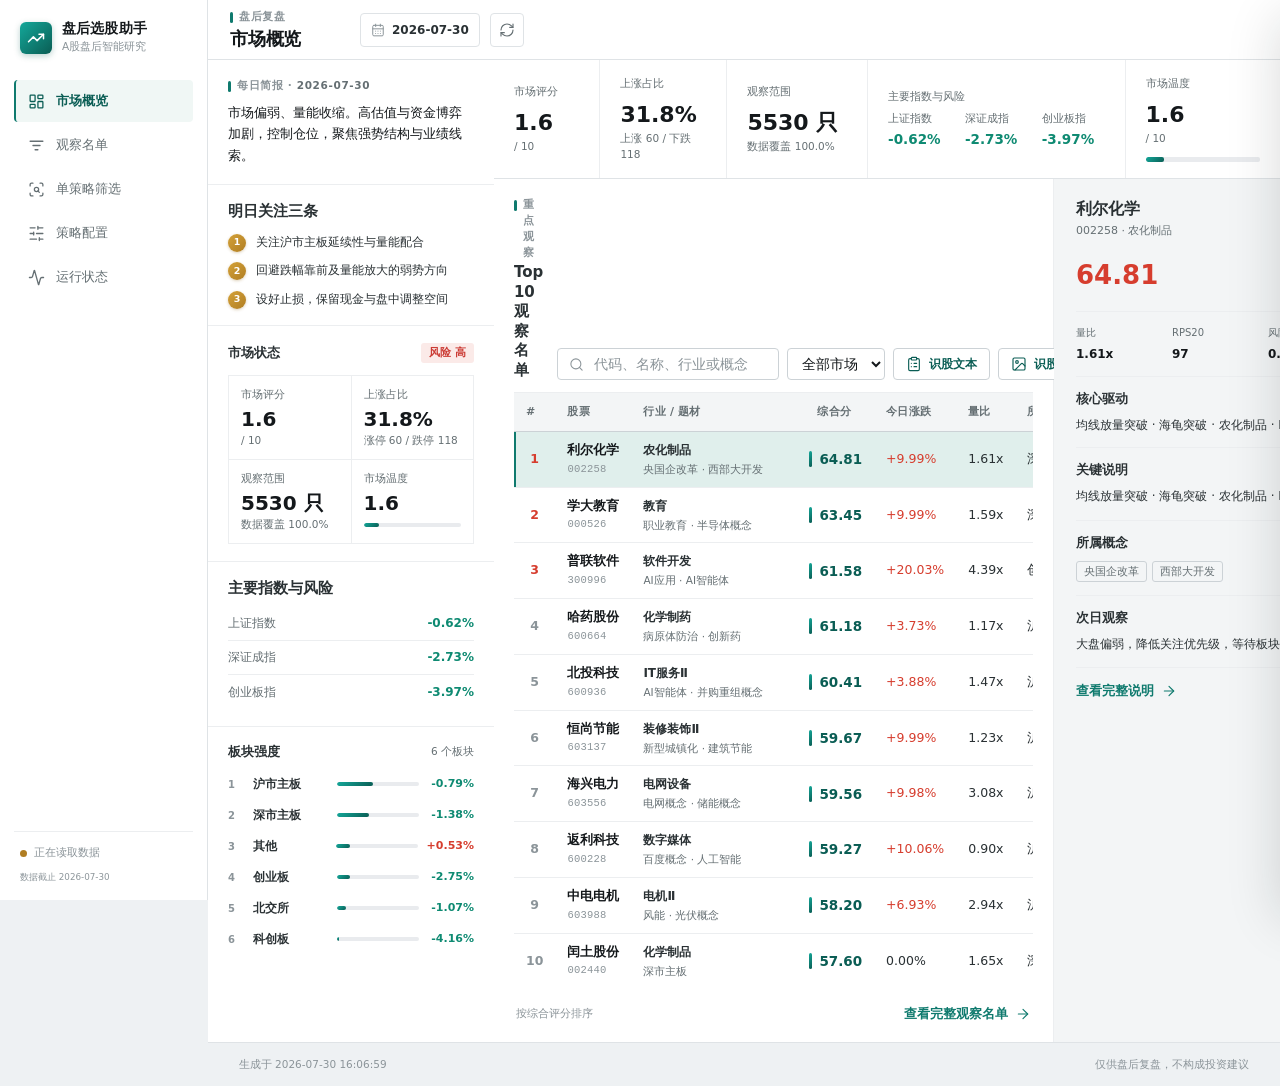
==== commit a06a13a3: "feat(web): 浅色设计感强化 + 运行态页统一到设计系统 + 发布隔离 - UI 浅色基底补色彩与层次：三级 surface + 深阴影、品牌渐变、amber/slate 次强调、   sec" ====
--- a/site/index.html
+++ b/site/index.html
@@ -5,7 +5,7 @@
   <meta name="viewport" content="width=device-width,initial-scale=1,viewport-fit=cover">
   <meta name="theme-color" content="#f5f6f7">
   <title>A股盘后选股助手</title>
-  <link rel="stylesheet" href="assets/app.css?v=20260821-4">
+  <link rel="stylesheet" href="assets/app.css?v=20260822-1">
 </head>
 <body data-active-view="overview">
   <div class="app-shell">
--- a/site/assets/app.css
+++ b/site/assets/app.css
@@ -13,23 +13,36 @@
   --muted: #656f73;
   --faint: #8b9499;
 
-  /* surfaces */
-  --canvas: #f5f6f7;
+  /* surfaces — three tiers for real depth (canvas → surface → raised) */
+  --canvas: #eef1f3;
   --surface: #ffffff;
-  --surface-soft: #f1f3f4;
-  --surface-sunken: #eef0f1;
+  --surface-soft: #f3f5f6;
+  --surface-sunken: #e9ebee;
+  --raised: #ffffff;
   --sidebar: #ffffff;
 
   /* lines */
-  --line: #e3e6e8;
-  --line-strong: #d2d7da;
+  --line: #dfe3e6;
+  --line-strong: #ccd2d6;
   --hairline: #eceef0;
 
-  /* primary accent (single, restrained teal) */
+  /* primary accent (teal — structural / neutral-positive) */
   --primary: #0f7a6e;
-  --primary-strong: #0a6258;
-  --primary-soft: #e6f1ee;
-  --primary-tint: #f1f7f5;
+  --primary-strong: #0a5d54;
+  --primary-soft: #e0efec;
+  --primary-tint: #f0f7f5;
+
+  /* warm secondary (amber / gold — attention, leaders, “watch”) */
+  --amber: #b07d22;
+  --amber-strong: #8f6316;
+  --amber-soft: #f7eed6;
+  --amber-tint: #fbf4e3;
+
+  /* cool secondary (slate-blue — structural, rank, secondary charts) */
+  --slate: #3e5a8a;
+  --slate-strong: #324b78;
+  --slate-soft: #e6ecf4;
+  --slate-tint: #f1f4f9;
 
   /* semantic — A 股：上涨红 / 下跌绿 */
   --positive: #d63d2e;
@@ -41,10 +54,33 @@
   --danger: #cb3b34;
   --danger-soft: #fbeae8;
   --green: #0e8a72;          /* used by breakdownRow healthy bars */
-  --amber: #b07d22;
-  --amber-soft: #f7eed6;
   --coral: #d63d2e;          /* kept for breakdownRow risk bar + tag.accent */
   --coral-soft: #fbe9e6;
+
+  /* score tiers — cool → base → hot (weak market = cool, hot market = red, matches A 股 heat) */
+  --tier-cool: #5b7fb0;
+  --tier-cool-soft: #e6edf5;
+  --tier-base: #0f7a6e;
+  --tier-base-soft: #e0efec;
+  --tier-hot: #d63d2e;
+  --tier-hot-soft: #fbe9e6;
+
+  /* brand gradient (restrained, used only on brand mark + focus hero) */
+  --grad-brand: linear-gradient(135deg, #14a89a 0%, #0a5d54 100%);
+  --grad-amber: linear-gradient(135deg, #d4a23a 0%, #b07d22 100%);
+
+  /* console (intentional dark log panel inside the light system) */
+  --console-bg: #0f1a1f;
+  --console-border: #1d3036;
+  --console-text: #c8d9dc;
+  --console-dim: #6f868c;
+
+  /* status pills */
+  --pill-ok-bg: #e0efec; --pill-ok-fg: #0a5d54;
+  --pill-warn-bg: #f7eed6; --pill-warn-fg: #8f6316;
+  --pill-risk-bg: #fbe9e6; --pill-risk-fg: #c0392e;
+  --pill-active-bg: #e0efec; --pill-active-fg: #0a5d54;
+  --pill-idle-bg: #eef1f3; --pill-idle-fg: #5a6469;
 
   /* shape */
   --radius-sm: 4px;
@@ -64,9 +100,10 @@
   --row-height: 46px;
   --density-pad: 9px 12px;
 
-  /* shadows */
+  /* shadows — deeper, with a faint teal contact for raised surfaces */
   --shadow-sm: 0 1px 2px rgba(20, 24, 27, .06);
-  --shadow: 0 6px 20px rgba(20, 24, 27, .09);
+  --shadow: 0 8px 22px rgba(20, 24, 27, .10);
+  --shadow-raised: 0 2px 10px rgba(15, 122, 110, .07), 0 6px 20px rgba(20, 24, 27, .08);
   --shadow-lg: 0 18px 50px rgba(20, 24, 27, .16);
 }
 
@@ -133,7 +170,8 @@
   width: 32px; height: 32px; flex: 0 0 auto;
   display: grid; place-items: center;
   border-radius: var(--radius);
-  background: var(--primary); color: #fff;
+  background: var(--grad-brand); color: #fff;
+  box-shadow: 0 2px 6px rgba(10, 93, 84, .28);
 }
 .brand-mark svg { width: 18px; height: 18px; stroke-width: 2; }
 .brand strong, .brand small { display: block; }
@@ -186,6 +224,11 @@
   display: block; margin: 0 0 3px;
   color: var(--faint); font-size: 10.5px; font-weight: 600;
   letter-spacing: .06em; text-transform: uppercase;
+  padding-left: 9px; position: relative;
+}
+.page-context::before, .section-label::before {
+  content: ""; position: absolute; left: 0; top: 3px;
+  width: 3px; height: 11px; border-radius: 2px; background: var(--primary);
 }
 .title-row h1 { color: var(--ink); }
 .report-date {
@@ -285,7 +328,14 @@
 .stock-cell strong, .stock-cell small { display: block; }
 .stock-cell strong { margin-bottom: 2px; color: var(--ink); font-size: 12.5px; font-weight: 600; }
 .stock-cell small { color: var(--faint); font-family: ui-monospace, "SF Mono", Consolas, monospace; font-size: 10.5px; letter-spacing: .02em; }
-.score-cell { font-size: 13.5px; font-weight: 700; color: var(--primary); }
+.score-cell {
+  font-size: 13.5px; font-weight: 700; color: var(--primary-strong);
+  position: relative; padding-left: 14px;
+}
+.score-cell::before {
+  content: ""; position: absolute; left: 4px; top: 50%; transform: translateY(-50%);
+  width: 3px; height: 16px; border-radius: 2px; background: var(--grad-brand);
+}
 .context-cell { min-width: 150px; }
 .context-cell strong, .context-cell small { display: block; max-width: 210px; overflow: hidden; text-overflow: ellipsis; }
 .context-cell strong { margin-bottom: 3px; font-size: 12px; font-weight: 600; color: var(--text); }
@@ -336,14 +386,16 @@
   display: grid; gap: 10px;
 }
 .guardrail-list li {
-  counter-increment: guardrail; position: relative; padding-left: 26px;
+  counter-increment: guardrail; position: relative; padding-left: 28px;
   color: var(--text); font-size: 12px; line-height: 1.55;
 }
 .guardrail-list li::before {
-  content: counter(guardrail); position: absolute; left: 0; top: 0;
-  width: 17px; height: 17px; border: 1px solid var(--line-strong); border-radius: 50%;
-  color: var(--muted); display: grid; place-items: center;
+  content: counter(guardrail); position: absolute; left: 0; top: 1px;
+  width: 18px; height: 18px; border: 0; border-radius: 50%;
+  color: #fff; display: grid; place-items: center;
   font-size: 9.5px; font-weight: 700;
+  background: var(--grad-amber);
+  box-shadow: 0 1px 3px rgba(143, 99, 22, .3);
 }
 .risk-inline {
   padding: 2px 8px; border-radius: 3px;
@@ -363,7 +415,7 @@
 .brief-metrics strong { display: inline-block; margin: 6px 3px 4px 0; font-size: 20px; line-height: 1; color: var(--ink); }
 .brief-metrics small { line-height: 1.45; }
 .mini-track { width: 100%; height: 4px; margin-top: 6px; overflow: hidden; background: var(--surface-sunken); border-radius: 2px; }
-.mini-track i { display: block; width: 0; height: 100%; background: var(--primary); }
+.mini-track i { display: block; width: 0; height: 100%; background: var(--grad-brand); border-radius: 2px; }
 .index-ledger { margin-top: 8px; }
 .index-item { min-height: 34px; border-bottom: 1px solid var(--hairline); display: flex; align-items: center; justify-content: space-between; gap: 10px; }
 .index-item:last-child { border-bottom: 0; }
@@ -375,7 +427,7 @@
 .sector-item > b { color: var(--faint); font-size: 10px; font-weight: 700; }
 .sector-item strong { overflow: hidden; text-overflow: ellipsis; white-space: nowrap; font-size: 11.5px; font-weight: 600; color: var(--text); }
 .sector-bar { height: 4px; overflow: hidden; background: var(--surface-sunken); border-radius: 2px; }
-.sector-bar span { display: block; height: 100%; background: var(--primary); }
+.sector-bar span { display: block; height: 100%; background: var(--grad-brand); border-radius: 2px; }
 .sector-item em { min-width: 46px; text-align: right; font-style: normal; font-size: 11px; font-weight: 700; }
 
 /* overview main: metrics strip → focus workspace */
@@ -399,7 +451,7 @@
 .evidence-temperature strong { display: inline-block; margin-right: 4px; font-size: 22px; }
 .evidence-temperature small { display: inline; }
 .evidence-temperature i { display: block; width: 100%; height: 5px; margin-top: 10px; overflow: hidden; background: var(--surface-sunken); border-radius: 2px; }
-.evidence-temperature i b { display: block; width: 0; height: 100%; background: var(--primary); }
+.evidence-temperature i b { display: block; width: 0; height: 100%; background: var(--grad-brand); border-radius: 2px; }
 
 .focus-workspace {
   flex: 1; display: grid;
@@ -430,6 +482,7 @@
 .data-surface, .settings-section {
   min-width: 0; background: var(--surface);
   border: 1px solid var(--line); border-radius: var(--radius-lg);
+  box-shadow: var(--shadow-sm);
 }
 .data-surface { padding: 16px 18px 8px; }
 .surface-heading, .settings-header {
@@ -441,13 +494,17 @@
 
 /* ----- 10. custom strategy ----- */
 .single-hero {
-  min-height: 104px; padding: 18px 2px 14px;
+  min-height: 104px; padding: 20px 22px 18px;
+  margin-bottom: 16px;
   display: flex; align-items: center; justify-content: space-between; gap: 24px;
+  border: 1px solid var(--line); border-left: 4px solid var(--primary);
+  border-radius: var(--radius-lg); background: var(--surface);
+  box-shadow: var(--shadow-sm);
 }
 .single-hero-copy { min-width: 0; max-width: 720px; }
 .single-hero-copy h2 {
   margin: 6px 0 6px; color: var(--ink);
-  font-size: 22px; font-weight: 600; line-height: 1.15; letter-spacing: -.015em;
+  font-size: 22px; font-weight: 700; line-height: 1.15; letter-spacing: -.015em;
 }
 .single-hero-copy p { max-width: 580px; margin: 0; color: var(--muted); font-size: 12px; line-height: 1.6; }
 .custom-result-count {
@@ -457,13 +514,16 @@
 .custom-result-count span, .custom-result-count em { display: block; color: var(--muted); font-size: 10.5px; font-style: normal; }
 .custom-result-count strong {
   display: inline-block; margin: 2px 6px 2px 0;
-  color: var(--ink); font-size: 34px; font-weight: 700; line-height: 1;
+  color: var(--primary-strong); font-size: 34px; font-weight: 700; line-height: 1;
+  background: var(--grad-amber);
+  -webkit-background-clip: text; background-clip: text;
+  -webkit-text-fill-color: transparent;
 }
 
 .custom-layout {
   min-height: calc(100vh - var(--topbar-height) - 132px);
   border: 1px solid var(--line); border-radius: var(--radius-lg); overflow: hidden;
-  background: var(--surface);
+  background: var(--surface); box-shadow: var(--shadow-sm);
   display: grid; grid-template-columns: 1fr;
 }
 .formula-index { min-width: 0; padding: 16px 18px 18px; background: var(--surface); }
@@ -529,10 +589,10 @@
 .strategy-card h3 { margin: 0 0 5px; font-size: 12.5px; }
 .strategy-card p { margin: 0; color: var(--muted); font-size: 11px; line-height: 1.5; }
 .family-mark { width: 3px; height: 34px; border-radius: 2px; background: var(--amber); }
-.family-mark.trend { background: var(--primary); }
+.family-mark.trend { background: var(--grad-brand); }
 .family-mark.pullback { background: var(--negative); }
 .family-mark.event { background: var(--coral); }
-.family-mark.sector { background: #52677f; }
+.family-mark.sector { background: var(--slate); }
 .form-grid { display: grid; grid-template-columns: repeat(3, minmax(0, 1fr)); gap: 14px; }
 .form-grid label span, .run-controls label span, .option-group > span,
 .scheduler-controls > label > span {
@@ -552,16 +612,26 @@
 .performance-surface { margin-top: 16px; }
 
 /* ----- 12. system ----- */
-.system-grid { display: grid; grid-template-columns: minmax(0, 1fr) minmax(360px, .9fr); gap: 14px; }
+.system-grid { display: grid; grid-template-columns: minmax(0, 1fr) minmax(360px, .9fr); gap: 14px; align-items: start; }
+
+/* unified status pills across health / run / scheduler */
 .health-state, .run-state, .scheduler-state {
-  padding: 3px 9px; border-radius: 3px; border: 1px solid transparent;
-  background: var(--negative-soft); color: var(--negative);
-  font-size: 10.5px; font-weight: 700;
-}
-.run-state.active { background: var(--primary-soft); color: var(--primary); }
-.scheduler-state:not(.active) { background: var(--surface-soft); color: var(--muted); }
-.scheduler-state.pending { background: var(--warn-soft); color: var(--warn); }
-.health-state.bad { background: var(--danger-soft); color: var(--danger); }
+  display: inline-flex; align-items: center; gap: 5px;
+  padding: 3px 10px; border-radius: 10px; border: 1px solid transparent;
+  font-size: 10.5px; font-weight: 700; line-height: 1.4; white-space: nowrap;
+}
+.health-state::before, .run-state::before, .scheduler-state::before {
+  content: ""; width: 6px; height: 6px; border-radius: 50%; background: currentColor; opacity: .9;
+}
+.health-state { background: var(--pill-ok-bg); color: var(--pill-ok-fg); }
+.health-state.bad { background: var(--pill-risk-bg); color: var(--pill-risk-fg); }
+.run-state { background: var(--pill-idle-bg); color: var(--pill-idle-fg); }
+.run-state.active { background: var(--pill-active-bg); color: var(--pill-active-fg); }
+.run-state.active::before { animation: pulse 1.6s var(--ease) infinite; }
+@keyframes pulse { 50% { opacity: .3; } }
+.scheduler-state { background: var(--pill-idle-bg); color: var(--pill-idle-fg); }
+.scheduler-state.active { background: var(--pill-active-bg); color: var(--pill-active-fg); }
+.scheduler-state.pending { background: var(--pill-warn-bg); color: var(--pill-warn-fg); }
 .health-list {
   margin: 0; display: grid; grid-template-columns: repeat(2, 1fr);
   border-top: 1px solid var(--hairline); border-left: 1px solid var(--hairline);
@@ -572,21 +642,24 @@
 .run-controls { display: grid; grid-template-columns: 1fr 1fr; gap: 10px; }
 .run-controls select, .run-controls input { width: 100%; }
 .run-controls button { grid-column: 1 / -1; }
+/* intentional dark log console inside the light system — one token-driven panel */
 .run-output {
   max-height: 210px; min-height: 90px; margin: 12px 0 0; padding: 12px 14px;
-  overflow: auto; border: 1px solid #2a3a40; border-radius: var(--radius-sm);
-  background: #0e1518; color: #c8d4d6;
+  overflow: auto; border: 1px solid var(--console-border); border-radius: var(--radius);
+  background: var(--console-bg); color: var(--console-text);
   font-family: ui-monospace, "SF Mono", Consolas, monospace; font-size: 11px; line-height: 1.6;
   white-space: pre-wrap;
+  scrollbar-width: thin; scrollbar-color: var(--console-dim) transparent;
 }
 .scheduler-surface { margin-top: 14px; }
 .scheduler-layout { display: grid; grid-template-columns: minmax(280px, 1fr) minmax(380px, .9fr); gap: 26px; align-items: center; }
 .scheduler-summary { min-width: 0; display: flex; align-items: flex-start; gap: 13px; }
 .scheduler-icon {
   width: 36px; height: 36px; flex: 0 0 auto;
-  border: 1px solid var(--line-strong); border-radius: var(--radius);
-  background: var(--primary-tint); color: var(--primary);
+  border: 0; border-radius: var(--radius);
+  background: var(--grad-brand); color: #fff;
   display: grid; place-items: center;
+  box-shadow: 0 2px 6px rgba(10, 93, 84, .24);
 }
 .scheduler-summary strong { display: block; margin: 1px 0 6px; font-size: 14px; color: var(--ink); }
 .scheduler-summary p { max-width: 560px; margin: 0; color: var(--muted); font-size: 11.5px; line-height: 1.6; }
@@ -619,10 +692,11 @@
 .run-status-failed, .run-message-failed { color: var(--danger); }
 .system-note {
   margin-top: 14px; padding: 12px 16px;
-  border: 1px solid var(--line); border-radius: var(--radius); background: var(--surface);
+  border: 1px solid var(--primary-soft); border-left: 3px solid var(--primary);
+  border-radius: var(--radius); background: var(--primary-tint);
   display: flex; align-items: center; gap: 9px;
 }
-.system-note p { margin: 0; color: var(--muted); font-size: 11px; }
+.system-note p { margin: 0; color: var(--text); font-size: 11px; }
 .system-note svg { color: var(--primary); }
 
 /* ----- 13. footer ----- */
@@ -657,7 +731,9 @@
 .drawer-header p { margin: 4px 0 0; color: var(--muted); font-size: 11px; }
 .drawer-body { padding: 20px; overflow: auto; }
 .drawer-score { min-height: 60px; padding-bottom: 16px; border-bottom: 1px solid var(--hairline); display: flex; align-items: baseline; gap: 8px; }
-.drawer-score strong { font-size: 32px; color: var(--primary); font-weight: 700; }
+.drawer-score strong { font-size: 32px; font-weight: 700;
+  background: var(--grad-brand); -webkit-background-clip: text; background-clip: text;
+  -webkit-text-fill-color: transparent; }
 .drawer-score span { color: var(--muted); font-size: 11px; }
 .drawer-score em { margin-left: auto; font-style: normal; font-size: 16px; font-weight: 700; }
 .drawer-body > .tag-list { margin-top: 13px; }
@@ -670,7 +746,8 @@
 .breakdown-row span:first-child { color: var(--muted); }
 .breakdown-row span:last-child { text-align: right; font-weight: 700; }
 .breakdown-track { height: 5px; background: var(--surface-sunken); border-radius: 2px; overflow: hidden; }
-.breakdown-track i { display: block; height: 100%; background: var(--green); }
+.breakdown-track i { display: block; height: 100%; background: var(--grad-brand); border-radius: 2px; }
+.risk-section .breakdown-track i { background: var(--coral); }
 .concepts { margin-top: 10px; }
 body.drawer-open { overflow: hidden; }
 
